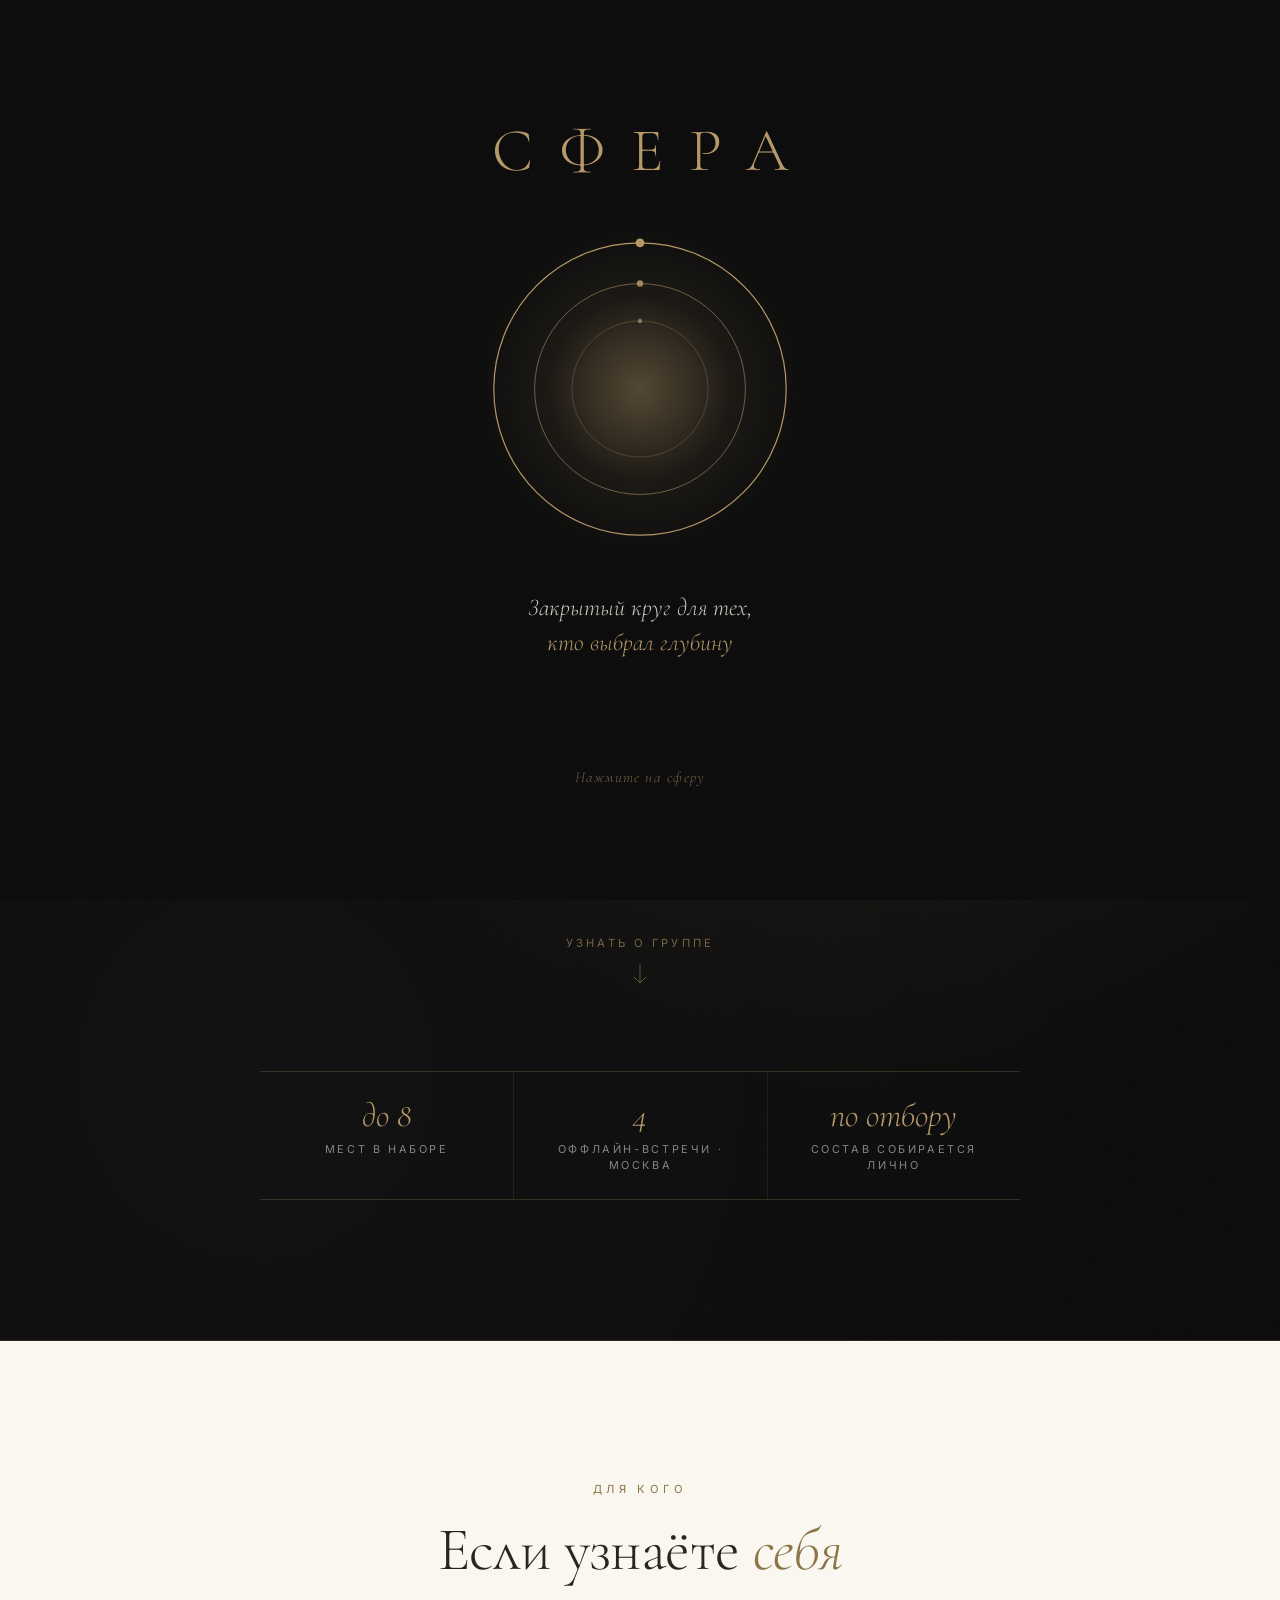
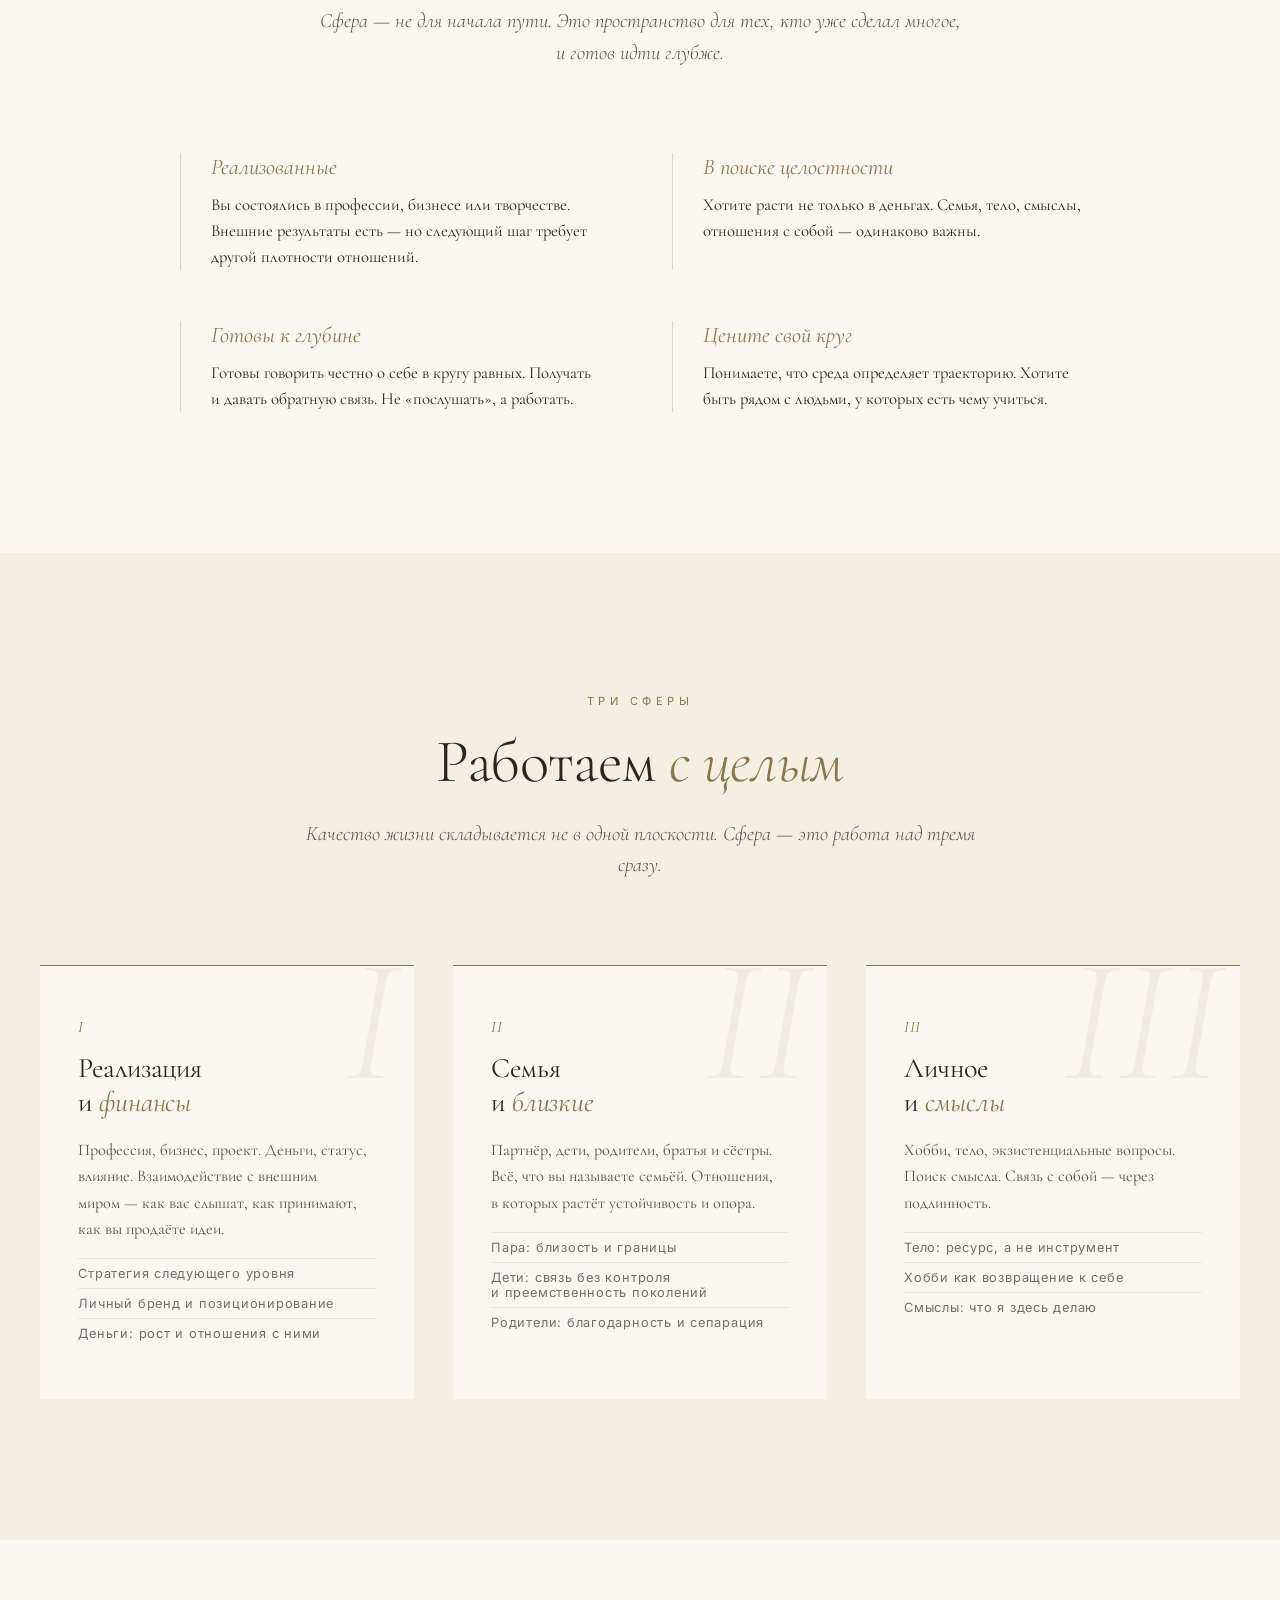
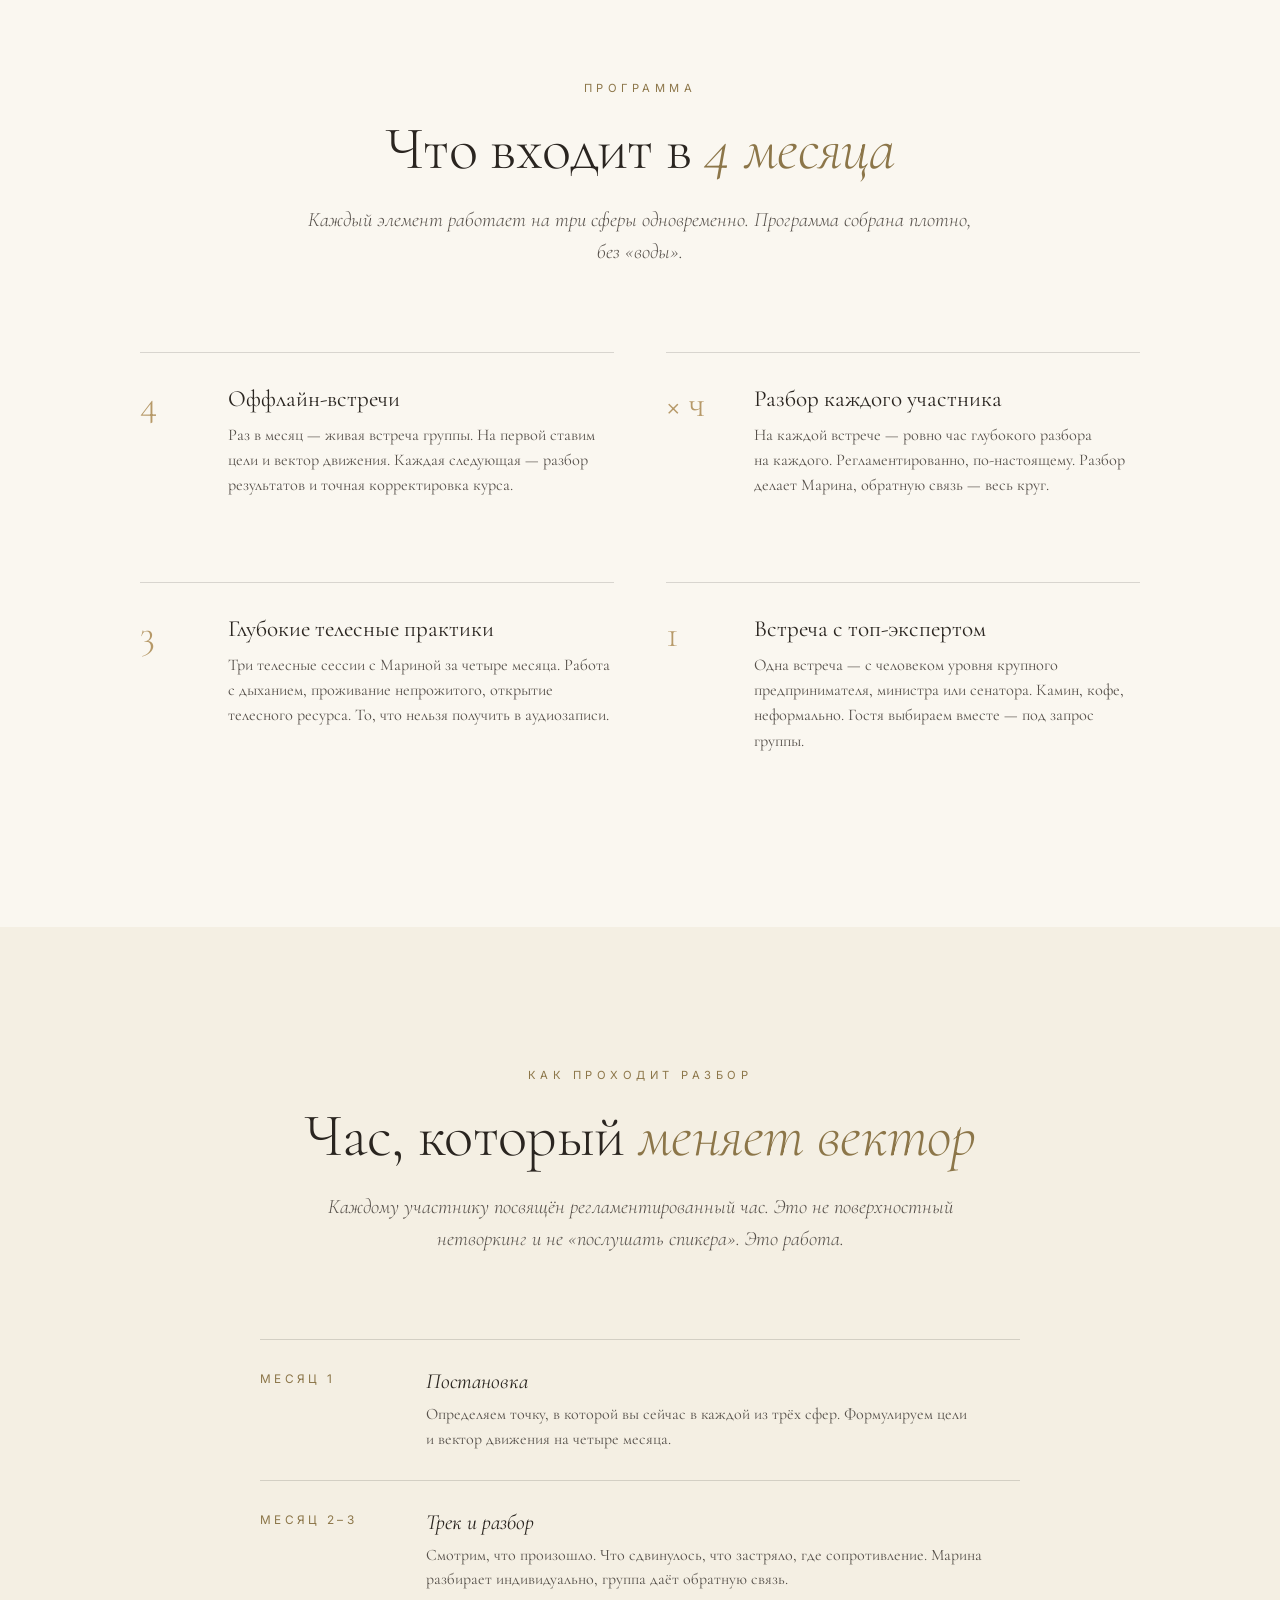
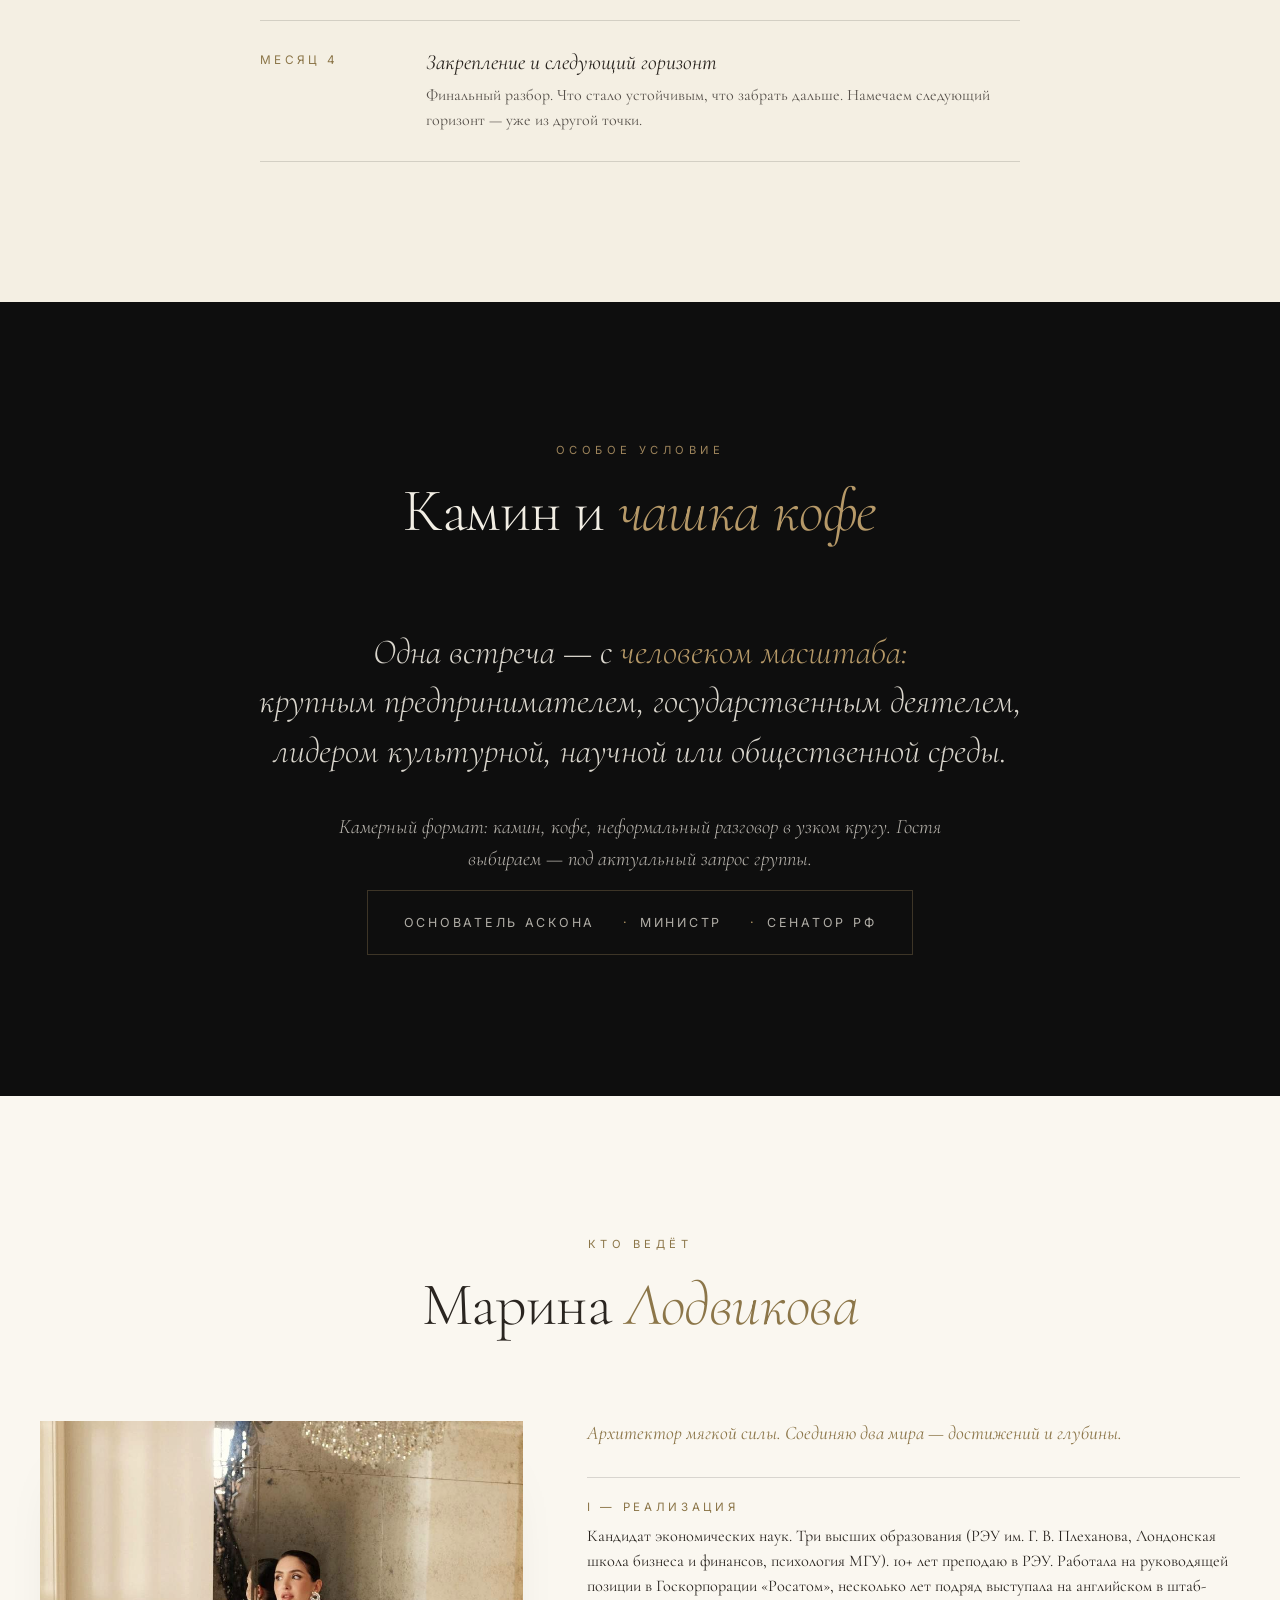
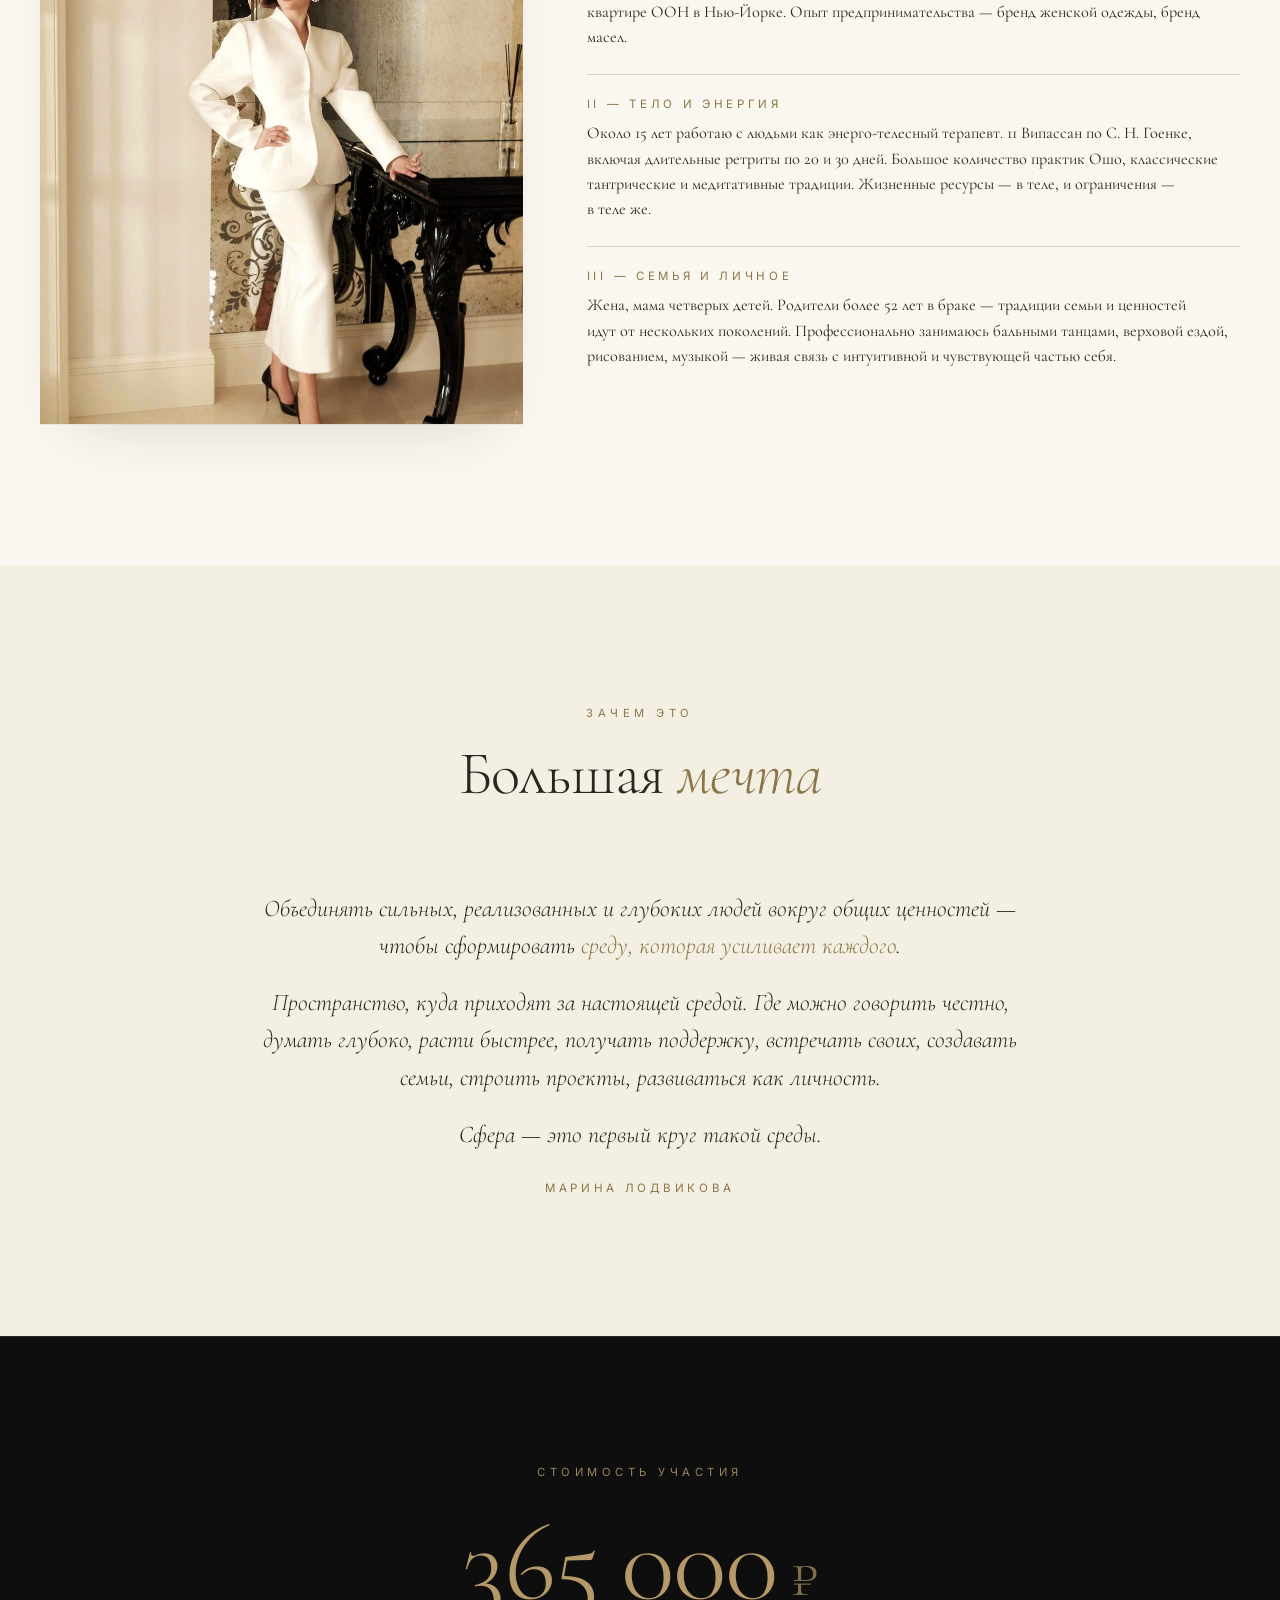
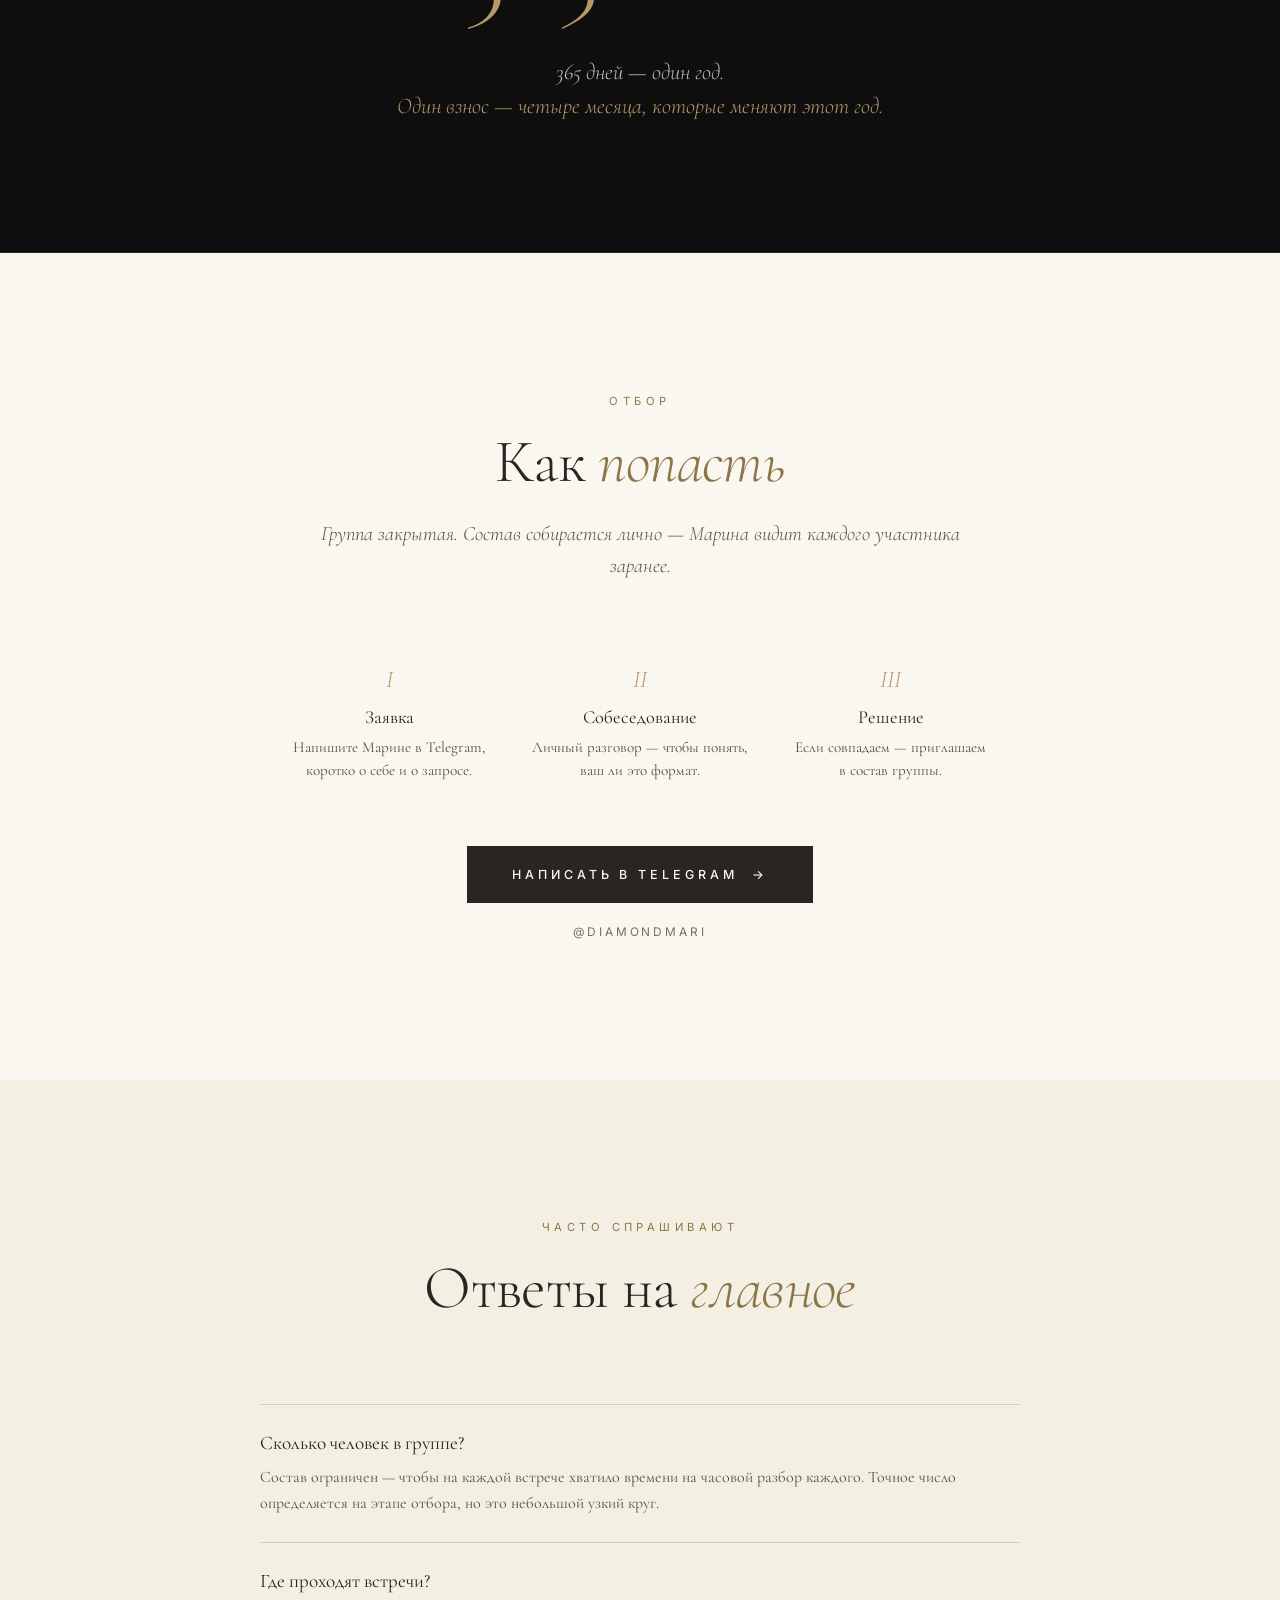
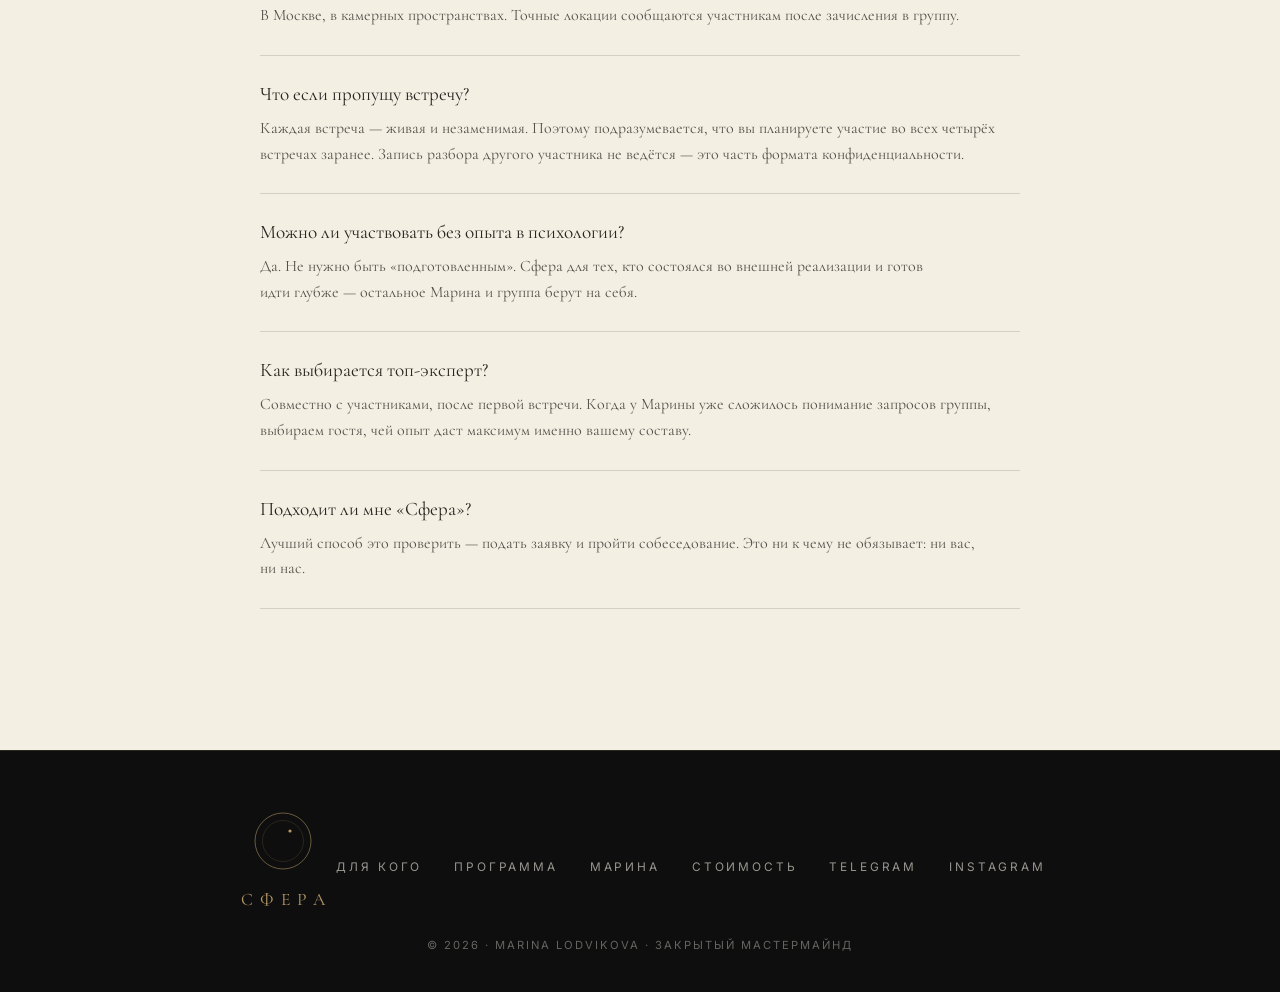
==== index.html @ c98513c3 "hero/sections: scroll-вращение сферы + swipe-лента + каскад (1+7+4) 1) Scroll-linked вращение колец " ====
<!doctype html>
<html lang="ru">
<head>
  <meta charset="utf-8" />
  <meta name="viewport" content="width=device-width, initial-scale=1" />
  <title>Сфера · закрытый мастермайнд Марины Лодвиковой · 4 месяца</title>
  <meta name="description" content="Закрытый круг сильных людей. Четыре месяца, четыре оффлайн-встречи, разбор каждого по часу, телесные практики и встреча с топ-экспертом. Ведёт Марина Лодвикова — к.э.н., психолог МГУ, 15 лет телесной практики." />

  <meta property="og:title" content="Сфера · закрытый мастермайнд Марины Лодвиковой" />
  <meta property="og:description" content="Четыре месяца. Закрытый круг. Рост в трёх сферах: реализация, семья, личное." />
  <meta property="og:type" content="website" />
  <meta property="og:locale" content="ru_RU" />

  <link rel="preconnect" href="https://fonts.googleapis.com" />
  <link rel="preconnect" href="https://fonts.gstatic.com" crossorigin />
  <link href="https://fonts.googleapis.com/css2?family=Cormorant+Garamond:ital,wght@0,300;0,400;0,500;1,300;1,400;1,500&family=Inter:wght@300;400;500&display=swap" rel="stylesheet" />
  <link rel="stylesheet" href="/styles.css?v=16" />
  <link rel="icon" type="image/svg+xml" href="/favicon.svg" />
  <meta name="theme-color" content="#0E0E0E" />

  <script>
    if ('scrollRestoration' in history) history.scrollRestoration = 'manual';
    if (!window.location.hash) {
      window.scrollTo(0, 0);
      window.addEventListener('load', function () { if (!window.location.hash) window.scrollTo(0, 0); });
    }
  </script>
</head>
<body>

  <!-- ───────── SPLASH — первый экран, «вход в клуб» ───────── -->
  <div class="splash" id="splash">
    <div class="splash-word">Сфера</div>

    <button type="button" class="splash-mark-btn" id="splash-enter" aria-label="Войти в Сферу">
      <svg class="splash-mark" viewBox="0 0 200 200" aria-hidden="true">
        <defs>
          <radialGradient id="splashGlow" cx="50%" cy="50%" r="50%">
            <stop offset="0%" stop-color="#B69968" stop-opacity="0.42"/>
            <stop offset="55%" stop-color="#B69968" stop-opacity="0.09"/>
            <stop offset="100%" stop-color="#B69968" stop-opacity="0"/>
          </radialGradient>
        </defs>

        <!-- Glow (пульсирующий) -->
        <circle class="splash-glow" cx="100" cy="100" r="98" fill="url(#splashGlow)"/>

        <!-- Концентрические кольца -->
        <circle cx="100" cy="100" r="86" fill="none" stroke="#B69968" stroke-width="0.7"/>
        <circle cx="100" cy="100" r="62" fill="none" stroke="#B69968" stroke-width="0.55" opacity="0.6"/>
        <circle cx="100" cy="100" r="40" fill="none" stroke="#B69968" stroke-width="0.4" opacity="0.42"/>

        <!-- Орбитальные точки -->
        <g class="orbit orbit-outer">
          <circle cx="100" cy="14" r="2.6" fill="#B69968"/>
        </g>
        <g class="orbit orbit-middle">
          <circle cx="100" cy="38" r="1.9" fill="#B69968" opacity="0.85"/>
        </g>
        <g class="orbit orbit-inner">
          <circle cx="100" cy="60" r="1.3" fill="#B69968" opacity="0.7"/>
        </g>
      </svg>
    </button>

    <p class="splash-tagline">
      Закрытый круг для&nbsp;тех,<br/>
      <em>кто&nbsp;выбрал&nbsp;глубину</em>
    </p>
    <p class="splash-hint">Нажмите на&nbsp;сферу</p>
  </div>

  <!-- ───────── HERO (тёмный · private banking) ───────── -->
  <header class="hero">
    <nav class="topbar">
      <a href="#" class="brand" aria-label="Сфера — на главную">
        <svg class="brand-mark" viewBox="0 0 40 40" aria-hidden="true">
          <!-- внешний круг -->
          <circle cx="20" cy="20" r="18.4" fill="none" stroke="currentColor" stroke-width="0.7" />
          <!-- внутренний круг (мягкая сила = многослойность) -->
          <circle cx="20" cy="20" r="13.2" fill="none" stroke="currentColor" stroke-width="0.45" opacity="0.45" />
          <!-- акцентная точка-свет в верхней четверти -->
          <circle cx="24.6" cy="13" r="1.15" fill="currentColor" />
        </svg>
        <span class="brand-word">Сфера</span>
      </a>
      <div class="topnav">
        <a href="#audience">Для кого</a>
        <a href="#program">Программа</a>
        <a href="#marina">Марина</a>
        <a href="#price">Стоимость</a>
        <a href="https://t.me/Diamondmari" target="_blank" rel="noopener" class="nav-cta tg-cta"
           data-tg="Здравствуйте, Марина! Прочитал про «Сферу» — хочу запросить приглашение.">Запросить приглашение</a>
      </div>
    </nav>

    <div class="container hero-inner">

      <h1 class="hero-title hero-title--private">
        Закрытый круг,<br/>
        <em>для&nbsp;тех, кто&nbsp;выбрал&nbsp;глубину</em>
      </h1>

      <!-- Видимая дышащая сфера — центральный визуальный элемент -->
      <div class="hero-sphere-wrap" id="heroSphereWrap">
        <svg class="hero-sphere" viewBox="0 0 200 200" aria-hidden="true">
          <defs>
            <radialGradient id="heroSphereGlow" cx="50%" cy="50%" r="50%">
              <stop offset="0%" stop-color="#B69968" stop-opacity="0.32"/>
              <stop offset="55%" stop-color="#B69968" stop-opacity="0.07"/>
              <stop offset="100%" stop-color="#B69968" stop-opacity="0"/>
            </radialGradient>
          </defs>
          <circle class="hero-sphere-glow" cx="100" cy="100" r="98" fill="url(#heroSphereGlow)"/>
          <!-- кольца-орбиты вращаются по скроллу -->
          <g class="hero-rings" id="heroRings">
            <circle cx="100" cy="100" r="86" fill="none" stroke="#B69968" stroke-width="0.6"/>
            <circle cx="100" cy="100" r="62" fill="none" stroke="#B69968" stroke-width="0.5" opacity="0.55"/>
            <circle cx="100" cy="100" r="40" fill="none" stroke="#B69968" stroke-width="0.4" opacity="0.4"/>
            <g class="orbit orbit-outer">
              <circle cx="100" cy="14" r="2.4" fill="#B69968"/>
            </g>
            <g class="orbit orbit-middle">
              <circle cx="100" cy="38" r="1.7" fill="#B69968" opacity="0.82"/>
            </g>
            <g class="orbit orbit-inner">
              <circle cx="100" cy="60" r="1.2" fill="#B69968" opacity="0.68"/>
            </g>
          </g>
        </svg>
      </div>

      <p class="hero-lede">
        Без&nbsp;шума. Без&nbsp;публичности. <em>Только&nbsp;свои.</em>
      </p>

      <a href="https://t.me/Diamondmari" target="_blank" rel="noopener" class="hero-cta tg-cta"
         data-tg="Здравствуйте, Марина! Прочитал про «Сферу». Хочу запросить приглашение — расскажу о себе в личной переписке.">
        Запросить приглашение
        <span class="arrow">→</span>
      </a>
      <p class="hero-sub-cta">Собеседование с&nbsp;Мариной — лично</p>

      <a href="#program" class="hero-scroll-down" aria-label="Узнать о группе — прокрутить ниже">
        <span class="scroll-label">Узнать о&nbsp;группе</span>
        <span class="scroll-arrow" aria-hidden="true">
          <svg width="14" height="20" viewBox="0 0 14 20" fill="none">
            <path d="M7 1v17M1 13l6 6 6-6" stroke="currentColor" stroke-width="1" stroke-linecap="round" stroke-linejoin="round"/>
          </svg>
        </span>
      </a>

      <div class="hero-stats">
        <div class="hero-stat">
          <div class="hero-stat-num">до&nbsp;8</div>
          <div class="hero-stat-cap">мест в&nbsp;наборе</div>
        </div>
        <div class="hero-stat">
          <div class="hero-stat-num">4</div>
          <div class="hero-stat-cap">оффлайн-встречи · Москва</div>
        </div>
        <div class="hero-stat">
          <div class="hero-stat-num">по&nbsp;отбору</div>
          <div class="hero-stat-cap">состав собирается лично</div>
        </div>
      </div>

    </div>
  </header>

  <!-- ───────── ДЛЯ КОГО ───────── -->
  <section class="section section--ivory" id="audience">
    <div class="container">
      <div class="section-head reveal">
        <div class="section-kicker">Для кого</div>
        <h2 class="section-title">Если узнаёте <em>себя</em></h2>
        <p class="section-lede">Сфера&nbsp;— не&nbsp;для начала пути. Это пространство для&nbsp;тех, кто уже сделал многое, и&nbsp;готов идти глубже.</p>
      </div>

      <div class="audience-grid reveal stagger">
        <div class="audience-item">
          <h3>Реализованные</h3>
          <p>Вы&nbsp;состоялись в&nbsp;профессии, бизнесе или творчестве. Внешние результаты есть&nbsp;— но&nbsp;следующий шаг требует другой плотности отношений.</p>
        </div>
        <div class="audience-item">
          <h3>В&nbsp;поиске целостности</h3>
          <p>Хотите расти не&nbsp;только в&nbsp;деньгах. Семья, тело, смыслы, отношения с&nbsp;собой&nbsp;— одинаково важны.</p>
        </div>
        <div class="audience-item">
          <h3>Готовы к&nbsp;глубине</h3>
          <p>Готовы говорить честно о&nbsp;себе в&nbsp;кругу равных. Получать и&nbsp;давать обратную связь. Не&nbsp;«послушать», а&nbsp;работать.</p>
        </div>
        <div class="audience-item">
          <h3>Цените свой круг</h3>
          <p>Понимаете, что среда определяет траекторию. Хотите быть рядом с&nbsp;людьми, у&nbsp;которых есть чему учиться.</p>
        </div>
      </div>
    </div>
  </section>

  <!-- ───────── ТРИ СФЕРЫ РОСТА ───────── -->
  <section class="section section--paper" id="spheres">
    <div class="container">
      <div class="section-head reveal">
        <div class="section-kicker">Три сферы</div>
        <h2 class="section-title">Работаем <em>с целым</em></h2>
        <p class="section-lede">Качество жизни складывается не&nbsp;в&nbsp;одной плоскости. Сфера&nbsp;— это работа над&nbsp;тремя сразу.</p>
      </div>

      <div class="spheres-grid reveal stagger">
        <div class="sphere" data-num="I">
          <div class="sphere-num">I</div>
          <h3>Реализация<br/>и&nbsp;<em>финансы</em></h3>
          <p>Профессия, бизнес, проект. Деньги, статус, влияние. Взаимодействие с&nbsp;внешним миром&nbsp;— как&nbsp;вас&nbsp;слышат, как&nbsp;принимают, как&nbsp;вы&nbsp;продаёте идеи.</p>
          <ul>
            <li>Стратегия следующего уровня</li>
            <li>Личный бренд и&nbsp;позиционирование</li>
            <li>Деньги: рост и&nbsp;отношения с&nbsp;ними</li>
          </ul>
        </div>

        <div class="sphere" data-num="II">
          <div class="sphere-num">II</div>
          <h3>Семья<br/>и&nbsp;<em>близкие</em></h3>
          <p>Партнёр, дети, родители, братья и&nbsp;сёстры. Всё, что вы&nbsp;называете семьёй. Отношения, в&nbsp;которых растёт устойчивость и&nbsp;опора.</p>
          <ul>
            <li>Пара: близость и&nbsp;границы</li>
            <li>Дети: связь без&nbsp;контроля и&nbsp;преемственность поколений</li>
            <li>Родители: благодарность и&nbsp;сепарация</li>
          </ul>
        </div>

        <div class="sphere" data-num="III">
          <div class="sphere-num">III</div>
          <h3>Личное<br/>и&nbsp;<em>смыслы</em></h3>
          <p>Хобби, тело, экзистенциальные вопросы. Поиск смысла. Связь с&nbsp;собой&nbsp;— через подлинность.</p>
          <ul>
            <li>Тело: ресурс, а&nbsp;не&nbsp;инструмент</li>
            <li>Хобби как&nbsp;возвращение к&nbsp;себе</li>
            <li>Смыслы: что я&nbsp;здесь делаю</li>
          </ul>
        </div>
      </div>
    </div>
  </section>

  <!-- ───────── ЧТО ВНУТРИ ПРОГРАММЫ ───────── -->
  <section class="section section--ivory" id="program">
    <div class="container">
      <div class="section-head reveal">
        <div class="section-kicker">Программа</div>
        <h2 class="section-title">Что входит в&nbsp;<em>4&nbsp;месяца</em></h2>
        <p class="section-lede">Каждый элемент работает на&nbsp;три сферы одновременно. Программа собрана плотно, без&nbsp;«воды».</p>
      </div>

      <div class="program-grid reveal stagger">
        <div class="program-item">
          <div class="program-num">4</div>
          <div class="program-body">
            <h3>Оффлайн-встречи</h3>
            <p>Раз в&nbsp;месяц&nbsp;— живая встреча группы. На&nbsp;первой ставим цели и&nbsp;вектор движения. Каждая следующая&nbsp;— разбор результатов и&nbsp;точная корректировка курса.</p>
          </div>
        </div>

        <div class="program-item">
          <div class="program-num">×&thinsp;ч</div>
          <div class="program-body">
            <h3>Разбор каждого участника</h3>
            <p>На&nbsp;каждой встрече&nbsp;— ровно час глубокого разбора на&nbsp;каждого. Регламентированно, по-настоящему. Разбор делает Марина, обратную связь&nbsp;— весь круг.</p>
          </div>
        </div>

        <div class="program-item">
          <div class="program-num">3</div>
          <div class="program-body">
            <h3>Глубокие телесные практики</h3>
            <p>Три телесные сессии с&nbsp;Мариной за&nbsp;четыре месяца. Работа с&nbsp;дыханием, проживание непрожитого, открытие телесного ресурса. То, что нельзя получить в&nbsp;аудиозаписи.</p>
          </div>
        </div>

        <div class="program-item">
          <div class="program-num">1</div>
          <div class="program-body">
            <h3>Встреча с&nbsp;топ-экспертом</h3>
            <p>Одна встреча&nbsp;— с&nbsp;человеком уровня крупного предпринимателя, министра или сенатора. Камин, кофе, неформально. Гостя выбираем вместе&nbsp;— под&nbsp;запрос группы.</p>
          </div>
        </div>
      </div>
    </div>
  </section>

  <!-- ───────── ФОРМАТ РАЗБОРА ───────── -->
  <section class="section section--paper" id="format">
    <div class="container">
      <div class="section-head reveal">
        <div class="section-kicker">Как проходит разбор</div>
        <h2 class="section-title">Час, который <em>меняет вектор</em></h2>
        <p class="section-lede">Каждому участнику посвящён регламентированный час. Это&nbsp;не&nbsp;поверхностный нетворкинг и&nbsp;не&nbsp;«послушать спикера». Это&nbsp;работа.</p>
      </div>

      <div class="format-list reveal">
        <div class="format-item">
          <div class="format-time">Месяц 1</div>
          <div class="format-body">
            <h3>Постановка</h3>
            <p>Определяем точку, в&nbsp;которой&nbsp;вы&nbsp;сейчас в&nbsp;каждой из&nbsp;трёх сфер. Формулируем цели и&nbsp;вектор движения на&nbsp;четыре месяца.</p>
          </div>
        </div>

        <div class="format-item">
          <div class="format-time">Месяц 2–3</div>
          <div class="format-body">
            <h3>Трек и&nbsp;разбор</h3>
            <p>Смотрим, что произошло. Что сдвинулось, что застряло, где сопротивление. Марина разбирает индивидуально, группа даёт обратную связь.</p>
          </div>
        </div>

        <div class="format-item">
          <div class="format-time">Месяц 4</div>
          <div class="format-body">
            <h3>Закрепление и&nbsp;следующий горизонт</h3>
            <p>Финальный разбор. Что стало устойчивым, что забрать дальше. Намечаем следующий горизонт&nbsp;— уже из&nbsp;другой точки.</p>
          </div>
        </div>
      </div>
    </div>
  </section>

  <!-- ───────── ТОП-ЭКСПЕРТ (ink) ───────── -->
  <section class="section section--ink" id="expert">
    <div class="container">
      <div class="section-head reveal">
        <div class="section-kicker">Особое условие</div>
        <h2 class="section-title">Камин и&nbsp;<em>чашка кофе</em></h2>
      </div>

      <div class="expert reveal">
        <p class="expert-quote">
          Одна встреча&nbsp;— с&nbsp;<em>человеком масштаба:</em><br/>
          крупным предпринимателем, государственным деятелем, лидером культурной, научной или общественной среды.
        </p>
        <p class="section-lede" style="margin-top: 12px;">Камерный формат: камин, кофе, неформальный разговор в&nbsp;узком кругу. Гостя выбираем&nbsp;— под&nbsp;актуальный запрос группы.</p>

        <div class="expert-examples">
          <span class="expert-example">основатель Аскона</span>
          <span class="expert-example">министр</span>
          <span class="expert-example">сенатор РФ</span>
        </div>
      </div>
    </div>
  </section>

  <!-- ───────── МАРИНА ───────── -->
  <section class="section section--ivory" id="marina">
    <div class="container">
      <div class="section-head reveal">
        <div class="section-kicker">Кто ведёт</div>
        <h2 class="section-title">Марина <em>Лодвикова</em></h2>
      </div>

      <div class="marina-grid reveal">
        <figure class="marina-photo">
          <img src="/assets/portrait-hero.jpg" alt="Марина Лодвикова" loading="lazy" decoding="async" />
        </figure>

        <div class="marina-body">
          <p class="marina-tagline">Архитектор мягкой силы. Соединяю два мира&nbsp;— достижений и&nbsp;глубины.</p>

          <div class="marina-creds">
            <div class="cred-block">
              <div class="cred-label">I&nbsp;— Реализация</div>
              <p>Кандидат экономических наук. Три высших образования (РЭУ им.&nbsp;Г.&nbsp;В.&nbsp;Плеханова, Лондонская школа бизнеса и&nbsp;финансов, психология МГУ). 10+&nbsp;лет преподаю в&nbsp;РЭУ. Работала на&nbsp;руководящей позиции в&nbsp;Госкорпорации «Росатом», несколько лет подряд выступала на&nbsp;английском в&nbsp;штаб-квартире ООН в&nbsp;Нью-Йорке. Опыт предпринимательства&nbsp;— бренд женской одежды, бренд масел.</p>
            </div>

            <div class="cred-block">
              <div class="cred-label">II&nbsp;— Тело и&nbsp;энергия</div>
              <p>Около 15&nbsp;лет работаю с&nbsp;людьми как&nbsp;энерго-телесный терапевт. 11&nbsp;Випассан по&nbsp;С.&nbsp;Н.&nbsp;Гоенке, включая длительные ретриты по&nbsp;20&nbsp;и&nbsp;30&nbsp;дней. Большое количество практик Ошо, классические тантрические и&nbsp;медитативные традиции. Жизненные ресурсы&nbsp;— в&nbsp;теле, и&nbsp;ограничения&nbsp;— в&nbsp;теле&nbsp;же.</p>
            </div>

            <div class="cred-block">
              <div class="cred-label">III&nbsp;— Семья и&nbsp;личное</div>
              <p>Жена, мама четверых детей. Родители более 52&nbsp;лет в&nbsp;браке&nbsp;— традиции семьи и&nbsp;ценностей идут&nbsp;от&nbsp;нескольких поколений. Профессионально занимаюсь бальными танцами, верховой ездой, рисованием, музыкой&nbsp;— живая связь с&nbsp;интуитивной и&nbsp;чувствующей частью себя.</p>
            </div>
          </div>
        </div>
      </div>
    </div>
  </section>

  <!-- ───────── ФИЛОСОФИЯ ───────── -->
  <section class="section section--paper" id="philosophy">
    <div class="container">
      <div class="section-head reveal">
        <div class="section-kicker">Зачем это</div>
        <h2 class="section-title">Большая <em>мечта</em></h2>
      </div>

      <div class="philosophy reveal">
        <p>Объединять сильных, реализованных и&nbsp;глубоких людей вокруг общих ценностей&nbsp;— чтобы сформировать <em>среду, которая усиливает каждого</em>.</p>
        <p>Пространство, куда приходят за&nbsp;настоящей средой. Где можно говорить честно, думать глубоко, расти быстрее, получать поддержку, встречать своих, создавать семьи, строить проекты, развиваться как&nbsp;личность.</p>
        <p>Сфера&nbsp;— это первый круг такой среды.</p>
        <div class="philosophy-sign">Марина Лодвикова</div>
      </div>
    </div>
  </section>

  <!-- ───────── ЦЕНА (ink) ───────── -->
  <section class="price" id="price">
    <div class="container">
      <div class="price-kicker reveal">Стоимость участия</div>
      <div class="price-amount reveal">365&thinsp;000<span class="ruble">₽</span></div>
      <p class="price-frame reveal">
        365&nbsp;дней&nbsp;— один год.<br/>
        <em>Один взнос&nbsp;— четыре месяца, которые меняют этот год.</em>
      </p>
    </div>
  </section>

  <!-- ───────── КАК ПОПАСТЬ ───────── -->
  <section class="section section--ivory" id="apply">
    <div class="container">
      <div class="section-head reveal">
        <div class="section-kicker">Отбор</div>
        <h2 class="section-title">Как <em>попасть</em></h2>
        <p class="section-lede">Группа закрытая. Состав собирается лично&nbsp;— Марина видит каждого участника заранее.</p>
      </div>

      <div class="apply reveal">
        <div class="apply-steps">
          <div class="apply-step">
            <div class="apply-step-num">I</div>
            <h3>Заявка</h3>
            <p>Напишите Марине в&nbsp;Telegram, коротко о&nbsp;себе и&nbsp;о&nbsp;запросе.</p>
          </div>
          <div class="apply-step">
            <div class="apply-step-num">II</div>
            <h3>Собеседование</h3>
            <p>Личный разговор&nbsp;— чтобы понять, ваш&nbsp;ли это формат.</p>
          </div>
          <div class="apply-step">
            <div class="apply-step-num">III</div>
            <h3>Решение</h3>
            <p>Если совпадаем&nbsp;— приглашаем в&nbsp;состав группы.</p>
          </div>
        </div>

        <a href="https://t.me/Diamondmari" target="_blank" rel="noopener" class="apply-cta tg-cta"
           data-tg="Здравствуйте, Марина! Прочитал про «Сферу». Хочу подать заявку.&#10;&#10;Коротко о себе:&#10;— чем занимаюсь:&#10;— что хочу проработать в четырёх месяцах:">
          Написать в&nbsp;Telegram
          <span class="arrow">→</span>
        </a>
        <span class="apply-note">@Diamondmari</span>
      </div>
    </div>
  </section>

  <!-- ───────── FAQ ───────── -->
  <section class="section section--paper" id="faq">
    <div class="container">
      <div class="section-head reveal">
        <div class="section-kicker">Часто спрашивают</div>
        <h2 class="section-title">Ответы на&nbsp;<em>главное</em></h2>
      </div>

      <div class="faq reveal">
        <div class="faq-item">
          <h3>Сколько человек в&nbsp;группе?</h3>
          <p>Состав ограничен&nbsp;— чтобы&nbsp;на&nbsp;каждой встрече хватило времени на&nbsp;часовой разбор каждого. Точное число определяется на&nbsp;этапе отбора, но&nbsp;это&nbsp;небольшой узкий круг.</p>
        </div>

        <div class="faq-item">
          <h3>Где проходят встречи?</h3>
          <p>В&nbsp;Москве, в&nbsp;камерных пространствах. Точные локации сообщаются участникам после&nbsp;зачисления в&nbsp;группу.</p>
        </div>

        <div class="faq-item">
          <h3>Что если пропущу встречу?</h3>
          <p>Каждая встреча&nbsp;— живая и&nbsp;незаменимая. Поэтому подразумевается, что вы&nbsp;планируете участие во&nbsp;всех четырёх встречах заранее. Запись разбора другого участника не&nbsp;ведётся&nbsp;— это часть формата конфиденциальности.</p>
        </div>

        <div class="faq-item">
          <h3>Можно ли участвовать без&nbsp;опыта в&nbsp;психологии?</h3>
          <p>Да. Не&nbsp;нужно быть «подготовленным». Сфера для&nbsp;тех, кто состоялся во&nbsp;внешней реализации и&nbsp;готов идти&nbsp;глубже&nbsp;— остальное Марина и&nbsp;группа берут на&nbsp;себя.</p>
        </div>

        <div class="faq-item">
          <h3>Как выбирается топ-эксперт?</h3>
          <p>Совместно с&nbsp;участниками, после&nbsp;первой встречи. Когда у&nbsp;Марины уже сложилось понимание запросов группы, выбираем гостя, чей опыт даст максимум&nbsp;именно вашему составу.</p>
        </div>

        <div class="faq-item">
          <h3>Подходит ли мне «Сфера»?</h3>
          <p>Лучший способ это проверить&nbsp;— подать заявку и&nbsp;пройти собеседование. Это&nbsp;ни&nbsp;к&nbsp;чему&nbsp;не&nbsp;обязывает: ни&nbsp;вас, ни&nbsp;нас.</p>
        </div>
      </div>
    </div>
  </section>

  <!-- ───────── ФУТЕР ───────── -->
  <footer class="footer">
    <div class="container">
      <div class="footer-brand">
        <svg class="footer-mark" viewBox="0 0 60 60" aria-hidden="true">
          <circle cx="30" cy="30" r="28" fill="none" stroke="currentColor" stroke-width="0.55" />
          <circle cx="30" cy="30" r="20.5" fill="none" stroke="currentColor" stroke-width="0.4" opacity="0.42" />
          <circle cx="37" cy="20" r="1.6" fill="currentColor" />
        </svg>
        <div class="footer-word">Сфера</div>
      </div>
      <div class="footer-links">
        <a href="#audience">Для кого</a>
        <a href="#program">Программа</a>
        <a href="#marina">Марина</a>
        <a href="#price">Стоимость</a>
        <a href="https://t.me/Diamondmari" class="tg-cta" target="_blank" rel="noopener"
           data-tg="Здравствуйте, Марина! Хочу подать заявку в «Сферу».">Telegram</a>
        <a href="https://instagram.com/marina_brilka" target="_blank" rel="noopener">Instagram</a>
      </div>
      <div class="footer-fine">© 2026 · Marina Lodvikova · Закрытый мастермайнд</div>
    </div>
  </footer>

  <script src="/script.js?v=4" defer></script>
</body>
</html>
---- styles.css ----
/* ─── Marina Lodvikova · «Сфера» — private banking edition ─── */

:root {
  /* Тёмная палитра hero */
  --ink:        #0E0E0E;
  --ink-deep:   #050505;
  --carbon:     #1A1816;
  --carbon-2:   #2A2520;
  --gold:       #B69968;
  --gold-soft:  #8C7649;
  --gold-glow:  rgba(182, 153, 104, 0.18);

  /* Светлая палитра секций */
  --ivory:      #FAF7F0;
  --paper:      #F4EFE3;
  --paper-deep: #ECE5D2;
  --graphite:   #2A2520;
  --graphite-2: #56504A;
  --graphite-soft: #756E66;
  --hairline:   rgba(42, 37, 32, 0.16);
  --hairline-soft: rgba(42, 37, 32, 0.08);

  /* Акценты */
  --terracotta: #8E4936;

  --serif: 'Cormorant Garamond', 'Times New Roman', serif;
  --sans:  'Inter', system-ui, -apple-system, sans-serif;

  --w-container: 1200px;
  --w-narrow:    760px;
}

/* ─── SPLASH — «вход в клуб» ─── */
.splash {
  position: fixed;
  inset: 0;
  z-index: 1000;
  background: var(--ink);
  display: flex;
  flex-direction: column;
  align-items: center;
  justify-content: center;
  text-align: center;
  padding: 40px;
  transition:
    opacity 1.6s cubic-bezier(0.55, 0, 0.15, 1),
    transform 1.8s cubic-bezier(0.55, 0, 0.15, 1),
    filter   1.4s cubic-bezier(0.55, 0, 0.15, 1);
}
.splash::after {
  content: '';
  position: absolute;
  inset: 0;
  pointer-events: none;
  opacity: 0.35;
  mix-blend-mode: overlay;
  background-image: url("data:image/svg+xml;utf8,<svg xmlns='http://www.w3.org/2000/svg' width='180' height='180'><filter id='n'><feTurbulence type='fractalNoise' baseFrequency='0.85' numOctaves='2' stitchTiles='stitch'/><feColorMatrix values='0 0 0 0 0  0 0 0 0 0  0 0 0 0 0  0 0 0 0.45 0'/></filter><rect width='100%25' height='100%25' filter='url(%23n)'/></svg>");
}
.splash--exit {
  opacity: 0;
  transform: scale(1.18);
  filter: blur(10px);
  pointer-events: none;
}
/* На exit эмблема «улетает» крупнее остального — ощущение полёта сквозь сферу */
.splash--exit .splash-mark {
  animation: splash-mark-zoom 1.6s cubic-bezier(0.55, 0, 0.15, 1) forwards;
}
@keyframes splash-mark-zoom {
  to { transform: scale(1.9); opacity: 0; filter: blur(2px); }
}
.splash--exit .splash-word,
.splash--exit .splash-tagline,
.splash--exit .splash-hint {
  animation: splash-text-out 0.7s cubic-bezier(0.55, 0, 0.15, 1) forwards;
}
@keyframes splash-text-out {
  to { opacity: 0; transform: translateY(-6px); }
}
.splash-mark {
  display: block;
  width: clamp(220px, 30vw, 340px);
  height: clamp(220px, 30vw, 340px);
  color: var(--gold);
  margin: 0;
  position: relative;
  z-index: 1;
  animation: splash-breathe 4.5s ease-in-out infinite;
  transform-origin: center;
  transition: filter 0.4s ease;
}

/* «Дыхание» — более выраженный, живой пульс */
@keyframes splash-breathe {
  0%, 100% { transform: scale(1);    }
  50%      { transform: scale(1.085); }
}

/* Пульс свечения за кольцами — чуть в противофазе с breath */
.splash-glow {
  transform-origin: 100px 100px;
  animation: splash-glow-pulse 5s ease-in-out infinite;
}
@keyframes splash-glow-pulse {
  0%, 100% { opacity: 0.85; transform: scale(1); }
  50%      { opacity: 1;    transform: scale(1.06); }
}

/* Орбитальные точки — каждая своя скорость и направление */
.orbit {
  transform-origin: 100px 100px;
  transform-box: view-box;
}
.orbit-outer  { animation: orbit-cw  42s linear infinite; }
.orbit-middle { animation: orbit-ccw 28s linear infinite; }
.orbit-inner  { animation: orbit-cw  18s linear infinite; }

@keyframes orbit-cw {
  from { transform: rotate(0deg);   }
  to   { transform: rotate(360deg); }
}
@keyframes orbit-ccw {
  from { transform: rotate(0deg);    }
  to   { transform: rotate(-360deg); }
}

/* Уважаем prefers-reduced-motion */
@media (prefers-reduced-motion: reduce) {
  .splash-mark,
  .splash-glow,
  .orbit { animation: none !important; }
}
.splash-word {
  font-family: var(--serif);
  font-weight: 300;
  font-size: clamp(2.4rem, 5.4vw, 3.8rem);
  letter-spacing: 0.42em;
  text-transform: uppercase;
  color: var(--gold);
  padding-left: 0.42em; /* оптический центр при letter-spacing */
  margin: 0;
  position: relative;
  z-index: 1;
}
.splash-tagline {
  font-family: var(--serif);
  font-weight: 300;
  font-style: italic;
  font-size: clamp(1.15rem, 1.9vw, 1.5rem);
  line-height: 1.45;
  max-width: 560px;
  color: rgba(234, 230, 220, 0.85);
  margin: 0 0 clamp(48px, 7vw, 72px);
  position: relative;
  z-index: 1;
}
.splash-tagline em {
  font-style: italic;
  color: var(--gold);
}
/* Кнопка-обёртка вокруг сферы — клик по эмблеме = вход */
.splash-mark-btn {
  appearance: none;
  background: none;
  border: 0;
  padding: 0;
  margin: clamp(20px, 3vw, 32px) 0;
  cursor: pointer;
  position: relative;
  z-index: 1;
  outline: none;
  transition: filter 0.4s ease;
  border-radius: 50%;
}
.splash-mark-btn:hover .splash-mark,
.splash-mark-btn:focus-visible .splash-mark {
  filter: drop-shadow(0 0 24px rgba(182, 153, 104, 0.35));
}
.splash-mark-btn:focus-visible {
  outline: 1px solid rgba(182, 153, 104, 0.5);
  outline-offset: 12px;
}
.splash-mark-btn:active {
  opacity: 0.92;
}

/* Подсказка под tagline — что сфера кликабельна */
.splash-hint {
  font-family: var(--serif);
  font-style: italic;
  font-weight: 300;
  font-size: 0.95rem;
  letter-spacing: 0.08em;
  color: rgba(182, 153, 104, 0.6);
  margin: clamp(24px, 3vw, 36px) 0 0;
  position: relative;
  z-index: 1;
  animation: hint-pulse 3.5s ease-in-out infinite;
}
@keyframes hint-pulse {
  0%, 100% { opacity: 0.5; }
  50%      { opacity: 0.9; }
}

@media (max-width: 560px) {
  .splash { padding: 30px; }
  .splash-word { font-size: 2rem; letter-spacing: 0.36em; padding-left: 0.36em; }
  .splash-tagline { font-size: 1.05rem; max-width: 320px; }
  .splash-hint { font-size: 0.85rem; margin-top: 28px; }
}

* { box-sizing: border-box; }
html { -webkit-text-size-adjust: 100%; }
body {
  margin: 0;
  font-family: var(--serif);
  color: var(--graphite);
  background: var(--ivory);
  -webkit-font-smoothing: antialiased;
  -moz-osx-font-smoothing: grayscale;
  text-rendering: optimizeLegibility;
}

img { max-width: 100%; height: auto; display: block; }

.container {
  width: min(100% - 40px, var(--w-container));
  margin: 0 auto;
}
.narrow { max-width: var(--w-narrow); margin-left: auto; margin-right: auto; }

/* ─── Топ-бар ─── */
.topbar {
  position: relative;
  z-index: 5;
  display: flex; align-items: center; justify-content: space-between;
  padding: 22px 32px;
  font-family: var(--sans);
}
.brand {
  display: inline-flex;
  align-items: center;
  gap: 14px;
  color: var(--gold);
  text-decoration: none;
  transition: opacity 0.2s ease;
}
.brand:hover { opacity: 0.85; }
.brand-mark {
  width: 32px;
  height: 32px;
  flex: 0 0 32px;
  color: var(--gold);
}
.brand-word {
  font-family: var(--serif);
  font-weight: 400;
  font-size: 1.1rem;
  letter-spacing: 0.34em;
  text-transform: uppercase;
  color: var(--gold);
  padding-top: 2px;  /* оптическое выравнивание с центром круга */
}
.topnav {
  display: flex; gap: 28px; align-items: center;
}
.topnav a {
  font-family: var(--sans);
  font-size: 0.72rem;
  letter-spacing: 0.28em;
  text-transform: uppercase;
  color: rgba(255,255,255,0.62);
  text-decoration: none;
  transition: color 0.2s ease;
}
.topnav a:hover { color: var(--gold); }
.topnav .nav-cta {
  border: 1px solid var(--gold-soft);
  padding: 9px 18px;
  color: var(--gold);
}
.topnav .nav-cta:hover {
  background: var(--gold-glow);
}

/* ─── HERO (тёмный) ─── */
.hero {
  background: var(--ink);
  color: #EAE6DC;
  padding: 0 0 clamp(80px, 12vw, 140px);
  border-bottom: 1px solid rgba(182, 153, 104, 0.18);
  position: relative;
  overflow: hidden;
}
.hero::before {
  content: '';
  position: absolute;
  inset: 0;
  background:
    radial-gradient(ellipse at 70% 20%, var(--gold-glow), transparent 55%),
    radial-gradient(ellipse at 20% 80%, rgba(255,255,255,0.025), transparent 60%);
  pointer-events: none;
  z-index: 1;
}
/* Зернистость — бархат на ink */
.hero::after {
  content: '';
  position: absolute;
  inset: 0;
  pointer-events: none;
  z-index: 2;
  opacity: 0.42;
  mix-blend-mode: overlay;
  background-image: url("data:image/svg+xml;utf8,<svg xmlns='http://www.w3.org/2000/svg' width='180' height='180'><filter id='n'><feTurbulence type='fractalNoise' baseFrequency='0.85' numOctaves='2' stitchTiles='stitch'/><feColorMatrix values='0 0 0 0 0  0 0 0 0 0  0 0 0 0 0  0 0 0 0.45 0'/></filter><rect width='100%25' height='100%25' filter='url(%23n)'/></svg>");
}

/* Видимая дышащая сфера в hero — центральный визуальный элемент */
.hero-sphere {
  display: block;
  width: clamp(180px, 26vw, 280px);
  height: clamp(180px, 26vw, 280px);
  margin: clamp(36px, 5vw, 56px) auto;
  color: var(--gold);
  position: relative;
  z-index: 2;
  animation: splash-breathe 4.5s ease-in-out infinite;
  transform-origin: center;
}
.hero-sphere-glow {
  transform-origin: 100px 100px;
  animation: splash-glow-pulse 5s ease-in-out infinite;
}
/* Обёртка сферы — нейтральная, центрирование на SVG */
.hero-sphere-wrap { display: block; }
/* Кольца вращаются по скроллу (JS) — свечение остаётся на месте */
.hero-rings {
  transform-box: view-box;
  transform-origin: 100px 100px;
  will-change: transform;
}
.hero-inner {
  position: relative;
  z-index: 3;
  padding-top: clamp(40px, 8vw, 100px);
  text-align: center;
}
/* ─── Pill «Приём по рекомендации» — закрытый клуб vibe ─── */
.hero-pill {
  display: inline-flex;
  align-items: center;
  gap: 10px;
  padding: 9px 18px;
  margin-bottom: clamp(28px, 4vw, 44px);
  font-family: var(--sans);
  font-size: 0.72rem;
  letter-spacing: 0.26em;
  text-transform: uppercase;
  color: rgba(234, 230, 220, 0.82);
  border: 1px solid rgba(182, 153, 104, 0.38);
  border-radius: 999px;
  background: rgba(182, 153, 104, 0.05);
}
.hero-pill-ico { color: var(--gold); flex: 0 0 auto; }
.hero-pill-sep { color: rgba(182, 153, 104, 0.5); }

/* ─── HERO Title (private banking, не монументальный) ─── */
.hero-title--private {
  font-family: var(--serif);
  font-weight: 300;
  font-size: clamp(2.4rem, 5.4vw, 4.4rem);
  letter-spacing: -0.005em;
  line-height: 1.08;
  margin: 0 0 clamp(28px, 4vw, 44px);
  color: #F2EEE4;
  text-transform: none;
  max-width: 920px;
  margin-left: auto;
  margin-right: auto;
}
.hero-title--private em {
  font-style: italic;
  color: var(--gold);
  letter-spacing: 0;
  font-weight: 300;
}

/* ─── Lede — короткий и сильный ─── */
.hero-lede {
  font-family: var(--serif);
  font-weight: 300;
  font-size: clamp(1.3rem, 2.2vw, 1.7rem);
  line-height: 1.45;
  max-width: 680px;
  margin: 0 auto 18px;
  color: rgba(234, 230, 220, 0.92);
}
.hero-lede em {
  font-style: italic;
  color: var(--gold);
}
.hero-sublede {
  font-family: var(--serif);
  font-weight: 300;
  font-style: italic;
  font-size: clamp(1rem, 1.4vw, 1.15rem);
  line-height: 1.55;
  max-width: 620px;
  margin: 0 auto clamp(40px, 5vw, 56px);
  color: rgba(234, 230, 220, 0.62);
}

/* ─── Главный CTA ─── */
.hero-cta {
  display: inline-flex;
  align-items: center;
  gap: 14px;
  padding: 18px 44px;
  font-family: var(--sans);
  font-size: 0.78rem;
  font-weight: 500;
  letter-spacing: 0.32em;
  text-transform: uppercase;
  color: var(--ink);
  background: var(--gold);
  text-decoration: none;
  border: 1px solid var(--gold);
  border-radius: 999px;
  box-shadow: 0 8px 28px -10px rgba(182, 153, 104, 0.45);
  transition: background 0.3s ease, color 0.3s ease, transform 0.25s cubic-bezier(0.4, 0, 0.2, 1), box-shadow 0.3s ease, letter-spacing 0.3s ease;
}
.hero-cta:hover {
  background: #C9A977;
  border-color: #C9A977;
  transform: translateY(-2px);
  letter-spacing: 0.36em;
  box-shadow: 0 14px 36px -10px rgba(182, 153, 104, 0.55);
}
.hero-cta .arrow {
  font-family: var(--serif);
  font-size: 1.1rem;
  letter-spacing: 0;
}
.hero-sub-cta {
  display: block;
  margin: 18px 0 0;
  font-family: var(--sans);
  font-size: 0.7rem;
  letter-spacing: 0.28em;
  text-transform: uppercase;
  color: rgba(234, 230, 220, 0.45);
}

/* ─── Scroll-down indicator — «узнать о группе ↓» ─── */
.hero-scroll-down {
  display: inline-flex;
  flex-direction: column;
  align-items: center;
  gap: 14px;
  margin: clamp(44px, 6vw, 68px) auto 0;
  font-family: var(--sans);
  font-size: 0.7rem;
  letter-spacing: 0.28em;
  text-transform: uppercase;
  color: rgba(182, 153, 104, 0.62);
  text-decoration: none;
  position: relative;
  z-index: 2;
  transition: color 0.3s ease;
}
.hero-scroll-down:hover { color: var(--gold); }
.scroll-arrow {
  display: block;
  color: rgba(182, 153, 104, 0.5);
  animation: scroll-arrow-bounce 2.4s ease-in-out infinite;
}
.hero-scroll-down:hover .scroll-arrow { color: var(--gold); }
@keyframes scroll-arrow-bounce {
  0%, 100% { transform: translateY(0);   opacity: 0.45; }
  50%      { transform: translateY(8px); opacity: 1;    }
}

/* ─── 3 stats — hairlines + caption (closed-club tone) ─── */
.hero-stats {
  display: grid;
  grid-template-columns: repeat(3, 1fr);
  gap: 0;
  max-width: 760px;
  margin: clamp(54px, 7vw, 84px) auto 0;
  border-top: 1px solid rgba(182, 153, 104, 0.22);
  border-bottom: 1px solid rgba(182, 153, 104, 0.22);
}
.hero-stat {
  padding: 26px 18px;
  text-align: center;
  border-left: 1px solid rgba(182, 153, 104, 0.12);
}
.hero-stat:first-child { border-left: 0; }
.hero-stat-num {
  font-family: var(--serif);
  font-weight: 300;
  font-style: italic;
  font-size: clamp(1.6rem, 2.6vw, 2.2rem);
  line-height: 1.1;
  color: var(--gold);
  margin-bottom: 8px;
}
.hero-stat-cap {
  font-family: var(--sans);
  font-size: 0.68rem;
  letter-spacing: 0.24em;
  text-transform: uppercase;
  color: rgba(234, 230, 220, 0.55);
  line-height: 1.4;
}

/* ─── Общая секция (светлая) ─── */
.section {
  padding: clamp(80px, 11vw, 160px) 0;
  position: relative;
}
.section--paper { background: var(--paper); }
.section--ivory { background: var(--ivory); }
.section--ink   { background: var(--ink); color: #EAE6DC; }

.section-head {
  text-align: center;
  margin-bottom: clamp(48px, 7vw, 84px);
}
.section-kicker {
  font-family: var(--sans);
  font-size: 0.7rem;
  letter-spacing: 0.4em;
  text-transform: uppercase;
  color: var(--gold-soft);
  margin-bottom: 22px;
}
.section--ink .section-kicker { color: rgba(182, 153, 104, 0.85); }
.section-title {
  font-family: var(--serif);
  font-weight: 300;
  font-size: clamp(2.2rem, 5vw, 3.8rem);
  letter-spacing: -0.01em;
  line-height: 1.05;
  margin: 0;
  color: var(--graphite);
}
.section--ink .section-title { color: #F2EEE4; }
.section-title em {
  font-style: italic;
  color: var(--gold-soft);
}
.section--ink .section-title em { color: var(--gold); }
.section-lede {
  font-family: var(--serif);
  font-size: clamp(1.05rem, 1.6vw, 1.3rem);
  font-style: italic;
  font-weight: 300;
  color: var(--graphite-2);
  margin: 24px auto 0;
  max-width: 680px;
  line-height: 1.55;
}
.section--ink .section-lede { color: rgba(234, 230, 220, 0.78); }

/* ─── ДЛЯ КОГО ─── */
.audience-grid {
  display: grid;
  grid-template-columns: repeat(2, 1fr);
  gap: clamp(32px, 4vw, 60px) clamp(40px, 5vw, 80px);
  max-width: 920px; margin: 0 auto;
}
.audience-item {
  border-left: 1px solid var(--hairline);
  padding-left: clamp(20px, 2.5vw, 30px);
}
.audience-item h3 {
  font-family: var(--serif);
  font-weight: 400;
  font-style: italic;
  font-size: 1.4rem;
  color: var(--gold-soft);
  margin: 0 0 12px;
}
.audience-item p {
  font-family: var(--serif);
  font-size: 1.05rem;
  line-height: 1.55;
  color: var(--graphite);
  margin: 0;
}

/* ─── ТРИ СФЕРЫ ─── */
.spheres-grid {
  display: grid;
  grid-template-columns: repeat(3, 1fr);
  gap: clamp(24px, 3vw, 40px);
}
.sphere {
  padding: clamp(36px, 4vw, 56px) clamp(28px, 3vw, 40px);
  background: var(--ivory);
  border-top: 1px solid var(--gold-soft);
  position: relative;
  overflow: hidden;
}
/* Большой полупрозрачный номер на фоне карточки */
.sphere::before {
  content: attr(data-num);
  position: absolute;
  top: -0.18em;
  right: 0.1em;
  font-family: var(--serif);
  font-style: italic;
  font-weight: 300;
  font-size: 11rem;
  line-height: 1;
  color: var(--gold-soft);
  opacity: 0.08;
  pointer-events: none;
  z-index: 0;
}
.sphere > * { position: relative; z-index: 1; }
.sphere-num {
  font-family: var(--serif);
  font-style: italic;
  font-size: 1rem;
  color: var(--gold-soft);
  margin-bottom: 14px;
  letter-spacing: 0.04em;
}
.sphere h3 {
  font-family: var(--serif);
  font-weight: 400;
  font-size: clamp(1.5rem, 2.2vw, 1.9rem);
  letter-spacing: -0.005em;
  margin: 0 0 18px;
  color: var(--graphite);
}
.sphere h3 em {
  font-style: italic;
  color: var(--gold-soft);
}
.sphere p {
  font-family: var(--serif);
  font-size: 1.02rem;
  line-height: 1.6;
  color: var(--graphite-2);
  margin: 0 0 14px;
}
.sphere ul {
  list-style: none;
  padding: 0;
  margin: 16px 0 0;
}
.sphere ul li {
  font-family: var(--sans);
  font-size: 0.8rem;
  letter-spacing: 0.06em;
  color: var(--graphite-soft);
  padding: 7px 0;
  border-top: 1px solid var(--hairline-soft);
}

/* ─── ЧТО ВНУТРИ (программа) ─── */
.program-grid {
  display: grid;
  grid-template-columns: 1fr 1fr;
  gap: clamp(32px, 4vw, 60px);
  max-width: 1000px;
  margin: 0 auto;
}
.program-item {
  display: flex;
  align-items: flex-start;
  gap: 24px;
  padding: 32px 0;
  border-top: 1px solid var(--hairline);
}
.program-num {
  flex: 0 0 64px;
  font-family: var(--serif);
  font-weight: 300;
  font-size: 2.4rem;
  color: var(--gold);
  line-height: 1;
}
.program-body h3 {
  font-family: var(--serif);
  font-weight: 400;
  font-size: 1.45rem;
  margin: 0 0 10px;
  color: var(--graphite);
}
.program-body p {
  font-family: var(--serif);
  font-size: 1.02rem;
  line-height: 1.55;
  color: var(--graphite-2);
  margin: 0;
}

/* ─── ФОРМАТ РАЗБОРА ─── */
.format-list {
  max-width: 760px;
  margin: 0 auto;
}
.format-item {
  display: grid;
  grid-template-columns: 130px 1fr;
  gap: 36px;
  padding: 28px 0;
  border-top: 1px solid var(--hairline);
}
.format-item:last-child { border-bottom: 1px solid var(--hairline); }
.format-time {
  font-family: var(--sans);
  font-size: 0.74rem;
  letter-spacing: 0.28em;
  text-transform: uppercase;
  color: var(--gold-soft);
  padding-top: 4px;
}
.format-body h3 {
  font-family: var(--serif);
  font-weight: 400;
  font-style: italic;
  font-size: 1.35rem;
  margin: 0 0 8px;
  color: var(--graphite);
}
.format-body p {
  font-family: var(--serif);
  font-size: 1rem;
  line-height: 1.55;
  color: var(--graphite-2);
  margin: 0;
}

/* ─── ТОП-ЭКСПЕРТ (ink секция) ─── */
.expert {
  text-align: center;
}
.expert-quote {
  font-family: var(--serif);
  font-weight: 300;
  font-style: italic;
  font-size: clamp(1.5rem, 2.8vw, 2.2rem);
  line-height: 1.4;
  color: rgba(234, 230, 220, 0.92);
  max-width: 820px;
  margin: 0 auto 36px;
}
.expert-quote em {
  font-style: italic;
  color: var(--gold);
}
.expert-examples {
  display: inline-flex;
  flex-wrap: wrap;
  justify-content: center;
  gap: 16px 28px;
  margin-top: 16px;
  padding: 24px 36px;
  border: 1px solid rgba(182, 153, 104, 0.28);
}
.expert-example {
  font-family: var(--sans);
  font-size: 0.78rem;
  letter-spacing: 0.22em;
  text-transform: uppercase;
  color: rgba(234, 230, 220, 0.74);
}
.expert-example::before {
  content: '·';
  color: var(--gold);
  margin-right: 10px;
}
.expert-example:first-child::before { content: none; }

/* ─── МАРИНА ─── */
.marina-grid {
  display: grid;
  grid-template-columns: 0.85fr 1.15fr;
  gap: clamp(40px, 5vw, 80px);
  align-items: start;
}
.marina-photo {
  margin: 0;
  background: var(--paper);
  overflow: hidden;
  aspect-ratio: 4 / 5;
  filter: saturate(0.97);
  box-shadow: 0 1px 0 rgba(42, 37, 32, 0.05), 0 30px 60px -40px rgba(42, 37, 32, 0.22);
}
.marina-photo img {
  width: 100%; height: 100%; object-fit: cover; object-position: center top;
}
.marina-name {
  font-family: var(--serif);
  font-weight: 300;
  font-size: clamp(2rem, 3.6vw, 2.8rem);
  letter-spacing: -0.005em;
  margin: 0 0 8px;
  color: var(--graphite);
}
.marina-tagline {
  font-family: var(--serif);
  font-style: italic;
  font-size: 1.2rem;
  color: var(--gold-soft);
  margin: 0 0 32px;
}
.marina-creds {
  display: grid;
  gap: 24px;
  margin-top: 28px;
}
.cred-block {
  border-top: 1px solid var(--hairline);
  padding-top: 22px;
}
.cred-label {
  font-family: var(--sans);
  font-size: 0.72rem;
  letter-spacing: 0.32em;
  text-transform: uppercase;
  color: var(--gold-soft);
  margin-bottom: 10px;
}
.cred-block p {
  font-family: var(--serif);
  font-size: 1.02rem;
  line-height: 1.55;
  color: var(--graphite);
  margin: 0;
}

/* ─── ФИЛОСОФИЯ ─── */
.philosophy {
  text-align: center;
  max-width: 780px;
  margin: 0 auto;
}
.philosophy p {
  font-family: var(--serif);
  font-weight: 300;
  font-size: clamp(1.2rem, 2vw, 1.5rem);
  font-style: italic;
  line-height: 1.55;
  color: var(--graphite);
  margin: 0 0 20px;
}
.philosophy p em {
  color: var(--gold-soft);
  font-style: italic;
}
.philosophy-sign {
  font-family: var(--sans);
  font-size: 0.72rem;
  letter-spacing: 0.32em;
  text-transform: uppercase;
  color: var(--gold-soft);
  margin-top: 28px;
}

/* ─── ЦЕНА ─── */
.price {
  text-align: center;
  background: var(--ink);
  color: #EAE6DC;
  padding: clamp(80px, 10vw, 130px) 0;
  border-top: 1px solid rgba(182,153,104,0.2);
  border-bottom: 1px solid rgba(182,153,104,0.2);
}
.price-kicker {
  font-family: var(--sans);
  font-size: 0.7rem;
  letter-spacing: 0.4em;
  text-transform: uppercase;
  color: rgba(182, 153, 104, 0.85);
  margin-bottom: 28px;
}
.price-amount {
  font-family: var(--serif);
  font-weight: 300;
  font-size: clamp(4rem, 9vw, 7rem);
  letter-spacing: -0.01em;
  line-height: 1;
  color: var(--gold);
}
.price-amount .ruble {
  font-size: 0.55em;
  color: rgba(182, 153, 104, 0.7);
  margin-left: 14px;
  vertical-align: middle;
}
.price-frame {
  font-family: var(--serif);
  font-weight: 300;
  font-style: italic;
  font-size: clamp(1.15rem, 1.8vw, 1.4rem);
  line-height: 1.55;
  color: rgba(234, 230, 220, 0.82);
  margin: 36px auto 0;
  max-width: 600px;
}
.price-frame em {
  color: var(--gold);
  font-style: italic;
}

/* ─── КАК ПОПАСТЬ ─── */
.apply {
  text-align: center;
  max-width: 720px;
  margin: 0 auto;
}
.apply-steps {
  display: grid;
  grid-template-columns: repeat(3, 1fr);
  gap: 32px;
  margin: 56px 0 64px;
}
.apply-step {
  text-align: center;
}
.apply-step-num {
  font-family: var(--serif);
  font-weight: 300;
  font-style: italic;
  font-size: 1.5rem;
  color: var(--gold);
  margin-bottom: 12px;
}
.apply-step h3 {
  font-family: var(--serif);
  font-weight: 400;
  font-size: 1.15rem;
  margin: 0 0 8px;
  color: var(--graphite);
}
.apply-step p {
  font-family: var(--serif);
  font-size: 0.95rem;
  line-height: 1.5;
  color: var(--graphite-2);
  margin: 0;
}
.apply-cta {
  display: inline-flex;
  align-items: center;
  gap: 14px;
  padding: 20px 44px;
  font-family: var(--sans);
  font-size: 0.78rem;
  font-weight: 500;
  letter-spacing: 0.32em;
  text-transform: uppercase;
  color: var(--ivory);
  background: var(--graphite);
  text-decoration: none;
  border: 1px solid var(--graphite);
  transition: background 0.25s ease, transform 0.2s ease;
}
.apply-cta:hover {
  background: var(--ink);
  transform: translateY(-1px);
}
.apply-note {
  display: block;
  margin-top: 22px;
  font-family: var(--sans);
  font-size: 0.74rem;
  letter-spacing: 0.24em;
  text-transform: uppercase;
  color: var(--graphite-soft);
}

/* ─── FAQ ─── */
.faq {
  max-width: 760px;
  margin: 0 auto;
}
.faq-item {
  border-top: 1px solid var(--hairline);
  padding: 26px 0;
}
.faq-item:last-child { border-bottom: 1px solid var(--hairline); }
.faq-item h3 {
  font-family: var(--serif);
  font-weight: 400;
  font-size: 1.2rem;
  margin: 0 0 10px;
  color: var(--graphite);
}
.faq-item p {
  font-family: var(--serif);
  font-size: 1rem;
  line-height: 1.6;
  color: var(--graphite-2);
  margin: 0;
}

/* ─── Футер ─── */
.footer {
  background: var(--ink);
  color: rgba(234, 230, 220, 0.62);
  padding: 60px 0 40px;
  border-top: 1px solid rgba(182, 153, 104, 0.18);
  text-align: center;
}
.footer-brand {
  display: inline-flex;
  flex-direction: column;
  align-items: center;
  gap: 18px;
  margin-bottom: 28px;
  color: var(--gold);
}
.footer-mark {
  width: 60px;
  height: 60px;
  color: var(--gold);
}
.footer-word {
  font-family: var(--serif);
  font-weight: 400;
  font-size: 1.1rem;
  letter-spacing: 0.4em;
  text-transform: uppercase;
  color: var(--gold);
  padding-left: 0.4em;  /* компенсация letter-spacing для оптического центра */
}
.footer-links {
  display: inline-flex;
  flex-wrap: wrap;
  justify-content: center;
  gap: 16px 32px;
  margin-bottom: 28px;
}
.footer-links a {
  font-family: var(--sans);
  font-size: 0.74rem;
  letter-spacing: 0.24em;
  text-transform: uppercase;
  color: rgba(234, 230, 220, 0.62);
  text-decoration: none;
}
.footer-links a:hover { color: var(--gold); }
.footer-fine {
  font-family: var(--sans);
  font-size: 0.7rem;
  letter-spacing: 0.18em;
  text-transform: uppercase;
  color: rgba(234, 230, 220, 0.4);
}

/* ─── Reveal on scroll ─── */
.reveal {
  opacity: 0;
  transform: translateY(16px);
  transition: opacity 0.7s ease, transform 0.7s ease;
}
.reveal.visible {
  opacity: 1;
  transform: translateY(0);
}

/* ─── Каскадное появление (stagger) ─── */
/* контейнер сам не анимируется как блок — анимируют дети по очереди */
.reveal.stagger {
  opacity: 1;
  transform: none;
}
.reveal.stagger > * {
  opacity: 0;
  transform: translateY(20px);
  transition: opacity 0.65s ease, transform 0.65s ease;
}
.reveal.stagger.visible > * {
  opacity: 1;
  transform: translateY(0);
}
.reveal.stagger.visible > *:nth-child(1) { transition-delay: 0.00s; }
.reveal.stagger.visible > *:nth-child(2) { transition-delay: 0.10s; }
.reveal.stagger.visible > *:nth-child(3) { transition-delay: 0.20s; }
.reveal.stagger.visible > *:nth-child(4) { transition-delay: 0.30s; }
.reveal.stagger.visible > *:nth-child(5) { transition-delay: 0.40s; }
.reveal.stagger.visible > *:nth-child(6) { transition-delay: 0.50s; }

@media (prefers-reduced-motion: reduce) {
  .reveal, .reveal.stagger > * {
    transition: none !important;
    opacity: 1 !important;
    transform: none !important;
  }
}

/* ─── Адаптив ─── */
@media (max-width: 900px) {
  /* Топбар: только бренд. Nav-CTA убрана — дублирует hero-CTA */
  .topbar { padding: 16px 20px; justify-content: center; }
  .brand { gap: 10px; }
  .brand-mark { width: 26px; height: 26px; flex: 0 0 26px; }
  .brand-word { font-size: 0.95rem; letter-spacing: 0.3em; padding-top: 1px; }
  .topnav { display: none; }

  /* Hero на мобильном — минимум контента, дышит */
  .hero {
    min-height: 100svh;
    display: flex;
    flex-direction: column;
    padding-bottom: 60px;
  }
  .hero-inner {
    flex: 1;
    display: flex;
    flex-direction: column;
    justify-content: center;
    padding-top: 20px;
    padding-bottom: 20px;
  }
  .hero-pill {
    font-size: 0.6rem;
    letter-spacing: 0.18em;
    padding: 8px 14px;
    gap: 8px;
    margin-bottom: 32px;
  }
  .hero-title--private {
    font-size: clamp(1.9rem, 7vw, 2.6rem);
    line-height: 1.15;
    margin-bottom: 28px;
  }
  .hero-lede {
    font-size: 1.1rem;
    line-height: 1.4;
    margin-bottom: 36px;
  }
  .hero-cta {
    padding: 15px 24px;
    font-size: 0.68rem;
    letter-spacing: 0.22em;
    gap: 10px;
  }

  /* На мобильном убираем вторичные элементы — чище first-screen */
  .hero-sublede,
  .hero-sub-cta,
  .hero-stats { display: none; }

  /* Backdrop приглушённый */
  .hero-backdrop { opacity: 0.65; }

  /* Светлые секции — внутренние сетки */
  .audience-grid { grid-template-columns: 1fr; gap: 28px; }
  .program-grid { grid-template-columns: 1fr; gap: 0; }

  /* Три сферы — горизонтальная swipe-лента (нативный жест на телефоне) */
  .spheres-grid {
    display: flex;
    grid-template-columns: none;
    gap: 14px;
    overflow-x: auto;
    scroll-snap-type: x mandatory;
    -webkit-overflow-scrolling: touch;
    scrollbar-width: none;
    /* full-bleed за края контейнера */
    margin: 0 -20px;
    padding: 4px 20px 14px;
  }
  .spheres-grid::-webkit-scrollbar { display: none; }
  .spheres-grid .sphere {
    flex: 0 0 82%;
    scroll-snap-align: center;
  }
  /* на свайп-ленте каскад не нужен — карточки появляются сразу */
  .spheres-grid.stagger > * { opacity: 1; transform: none; transition: none; }
  .sphere::before { font-size: 9rem; }
  .format-item { grid-template-columns: 1fr; gap: 8px; }
  .format-time { padding-top: 0; }
  .apply-steps { grid-template-columns: 1fr; gap: 28px; }

  .marina-grid { grid-template-columns: 1fr; gap: 32px; }
  .marina-photo { max-width: 360px; margin: 0 auto; }

  /* Topbar nav layout — wrap-friendly */
  .topbar { flex-wrap: nowrap; }

  /* Футер компактнее */
  .footer-mark { width: 50px; height: 50px; }
  .footer-word { font-size: 1rem; }
  .footer-links { gap: 12px 20px; }
  .footer-links a { font-size: 0.66rem; letter-spacing: 0.2em; }
}

@media (max-width: 560px) {
  /* Топбар на узком экране: бренд + сжатая CTA */
  .brand-word { font-size: 0.88rem; letter-spacing: 0.28em; }
  .topnav .nav-cta {
    padding: 8px 12px;
    font-size: 0.58rem;
    letter-spacing: 0.16em;
  }

  .hero-pill {
    font-size: 0.55rem;
    letter-spacing: 0.16em;
    padding: 7px 12px;
    gap: 6px;
  }
  .hero-pill-sep { display: none; }
  .hero-title--private {
    font-size: clamp(1.7rem, 8.5vw, 2.3rem);
    letter-spacing: 0;
  }
  .hero-lede { font-size: 1.05rem; }
  .hero-sublede { font-size: 0.92rem; }
  .hero-cta {
    padding: 14px 20px;
    font-size: 0.62rem;
    letter-spacing: 0.18em;
  }

  /* Backdrop на телефоне — компактнее, чтобы не выходить за края */
  .hero-backdrop {
    width: 110vmin;
    height: 110vmin;
    opacity: 0.55;
  }

  .price-amount { font-size: clamp(3rem, 14vw, 5rem); }

  /* Контейнер — чуть тоньше отступы */
  .container { width: min(100% - 32px, var(--w-container)); }
}

@media (max-width: 380px) {
  /* iPhone SE / mini — самое узкое */
  .brand-word { font-size: 0.82rem; letter-spacing: 0.24em; }
  .topnav .nav-cta {
    padding: 7px 10px;
    font-size: 0.54rem;
    letter-spacing: 0.14em;
  }
  .hero-pill { font-size: 0.52rem; padding: 6px 11px; }
  .hero-title--private { font-size: 1.85rem; }
}
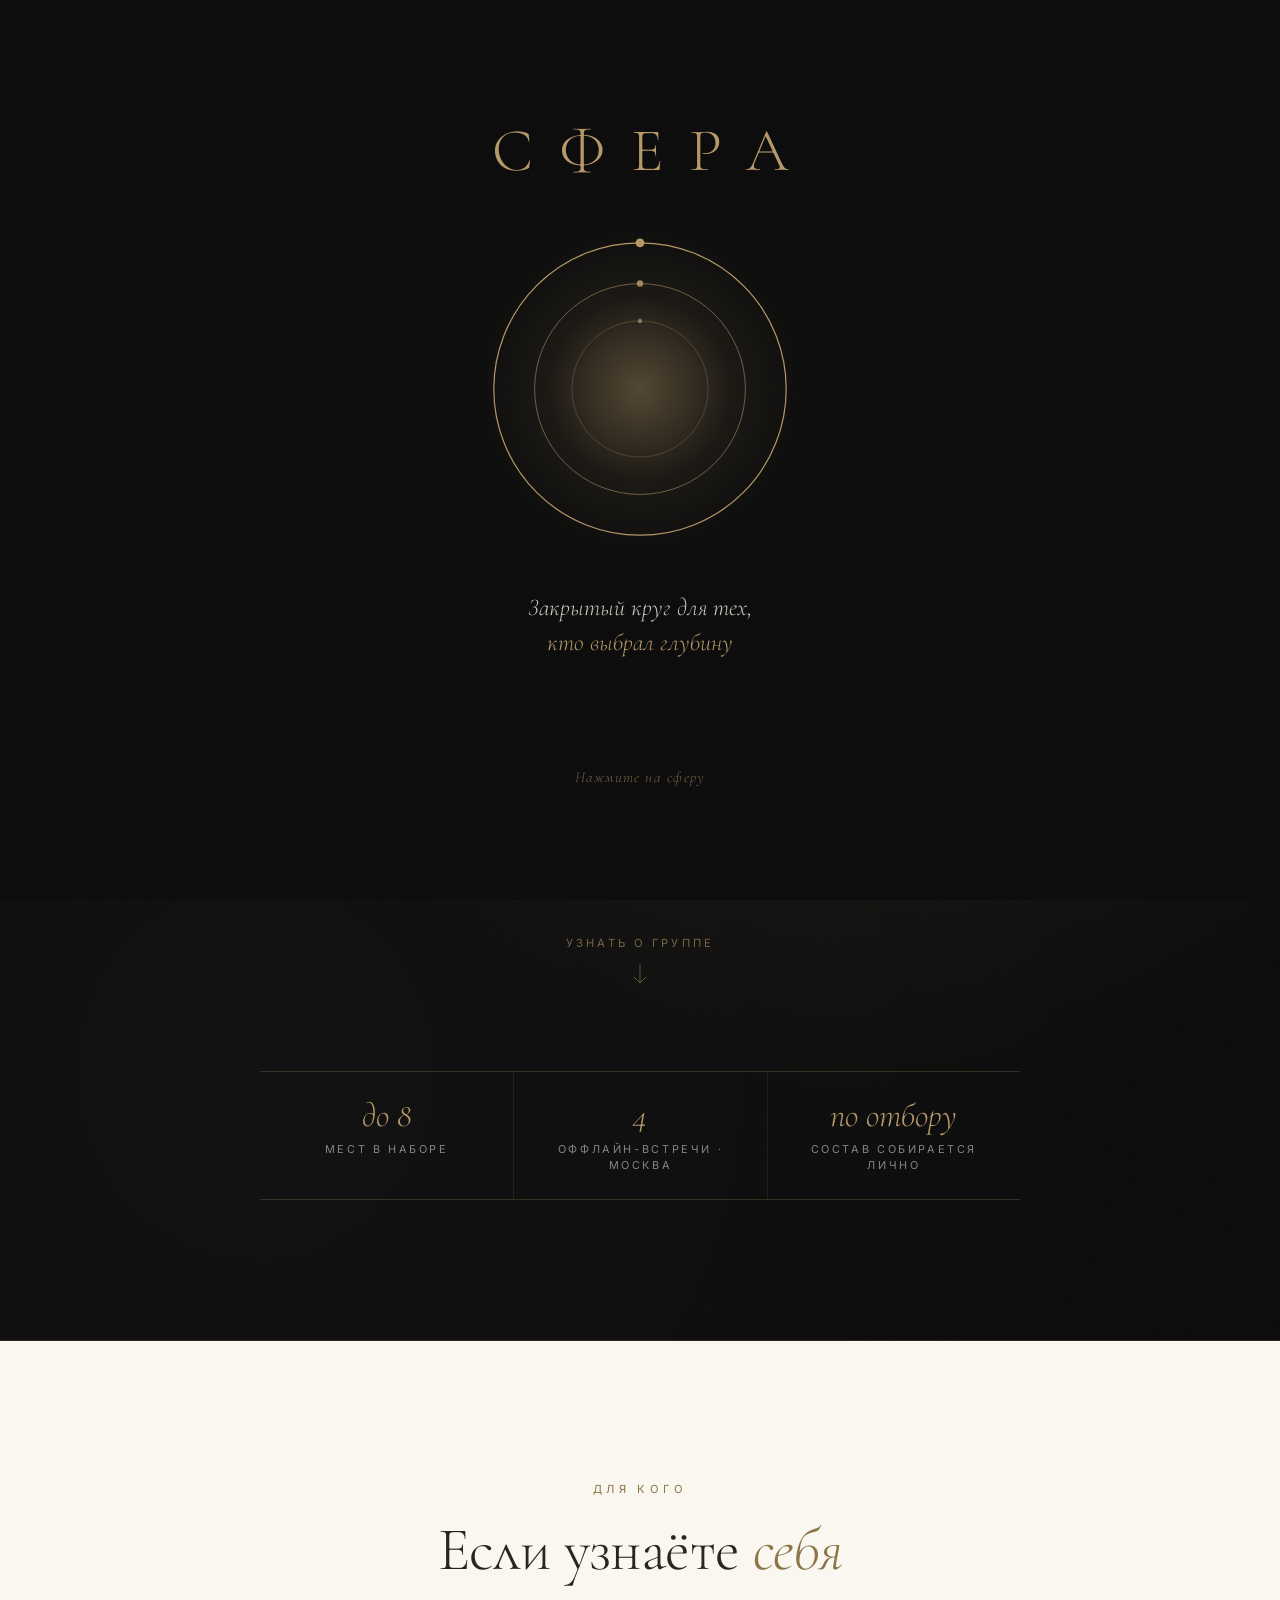
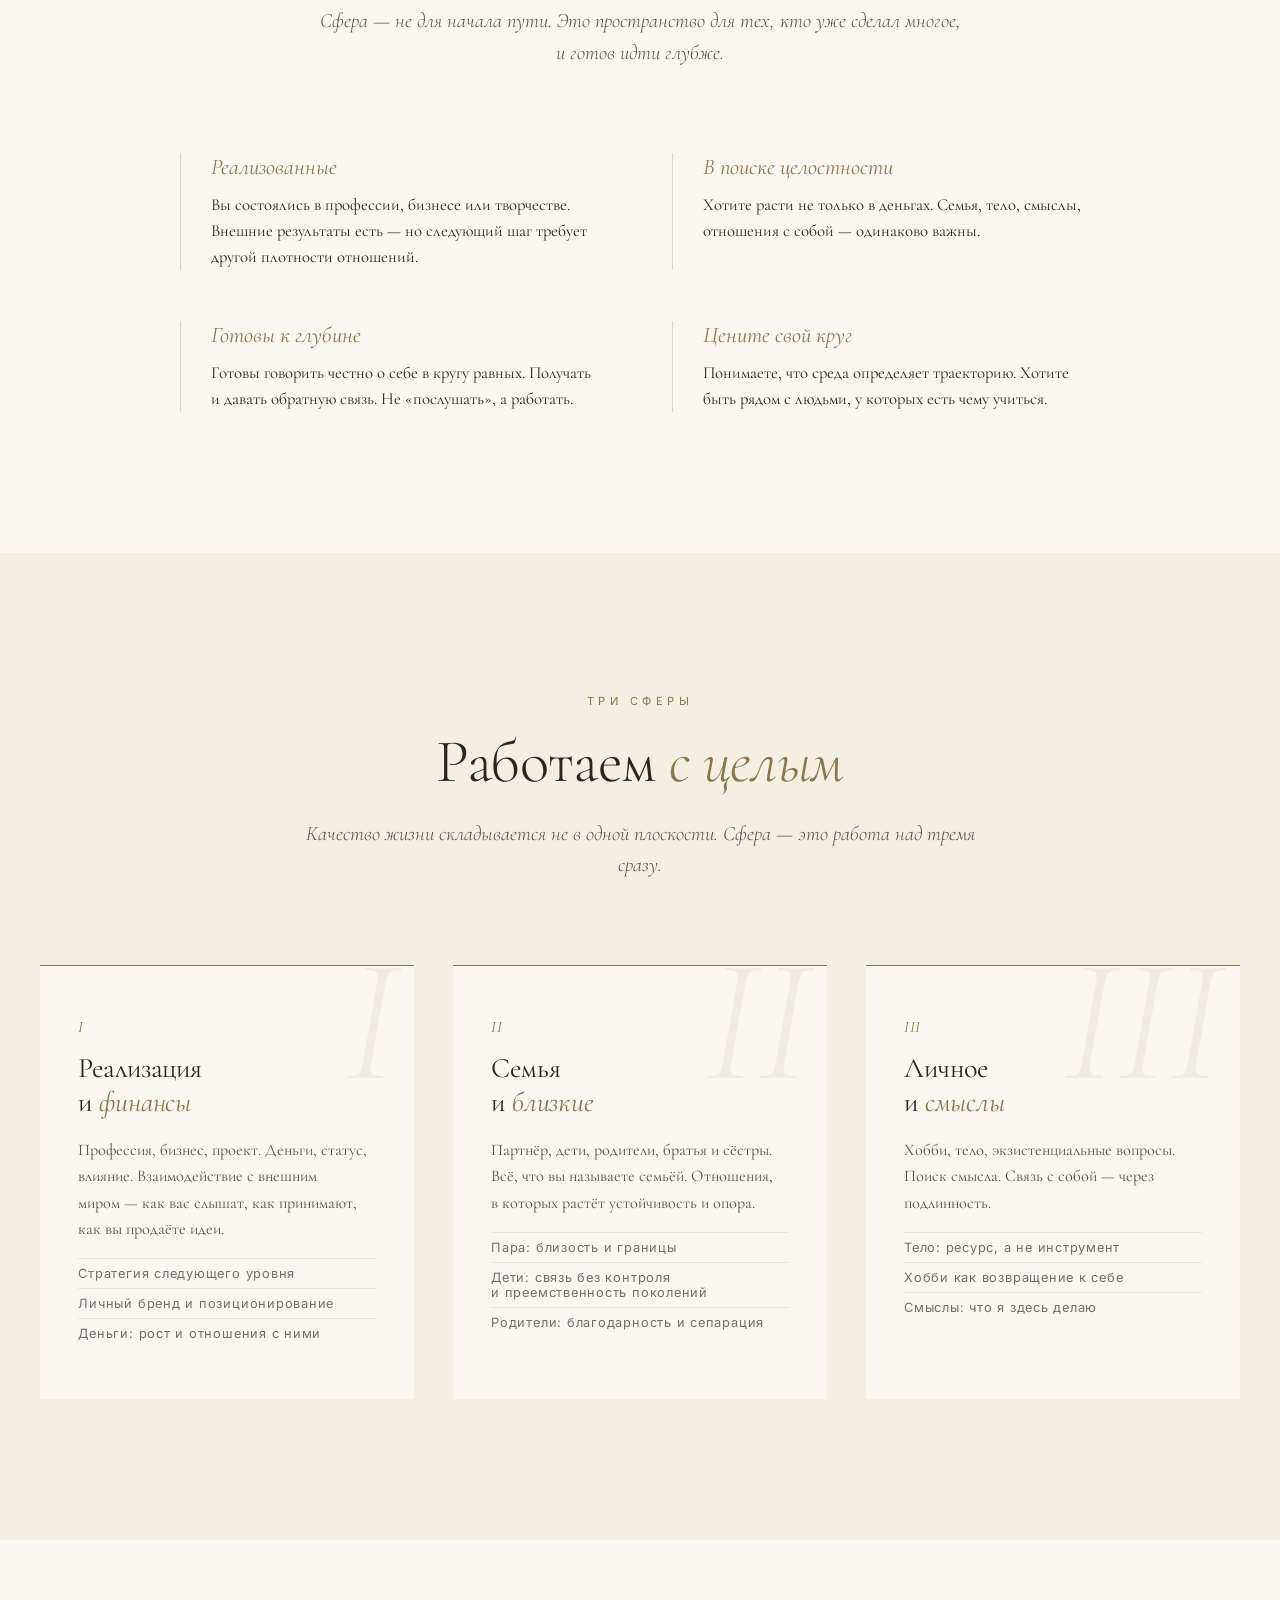
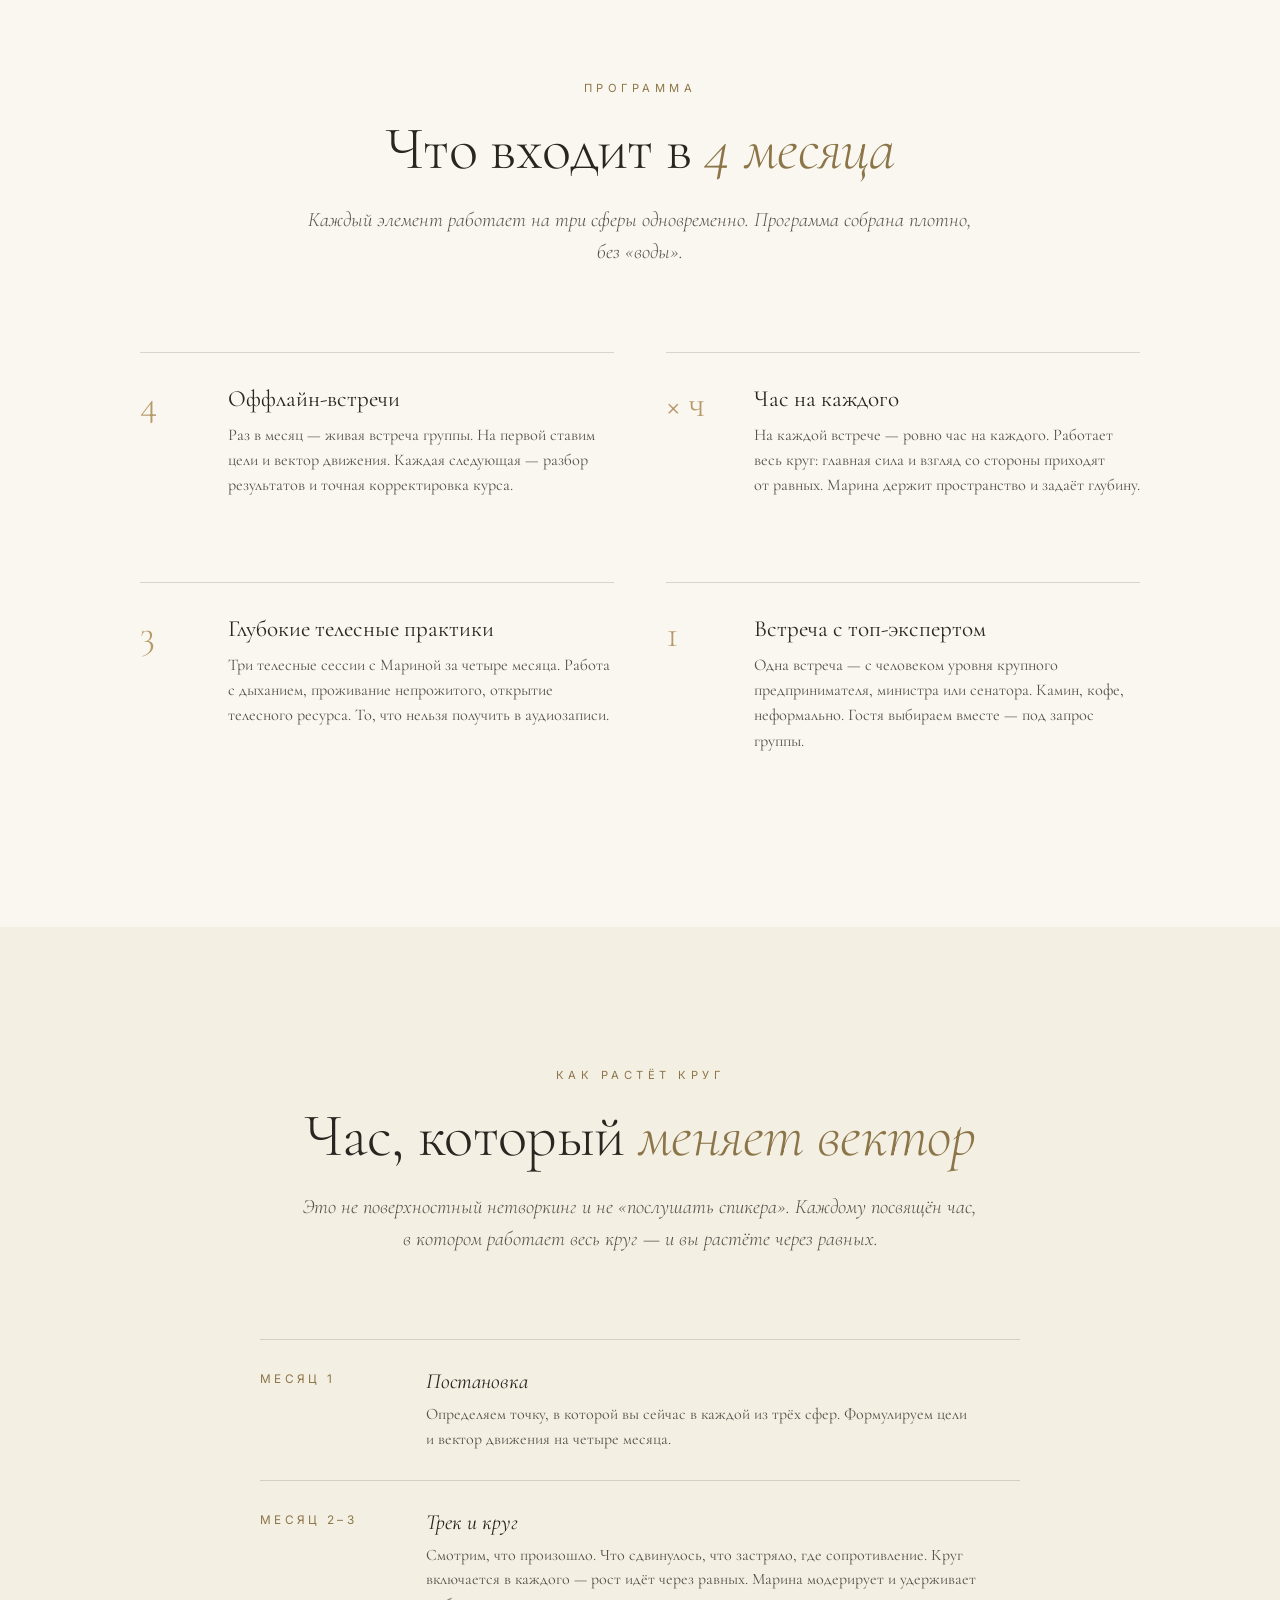
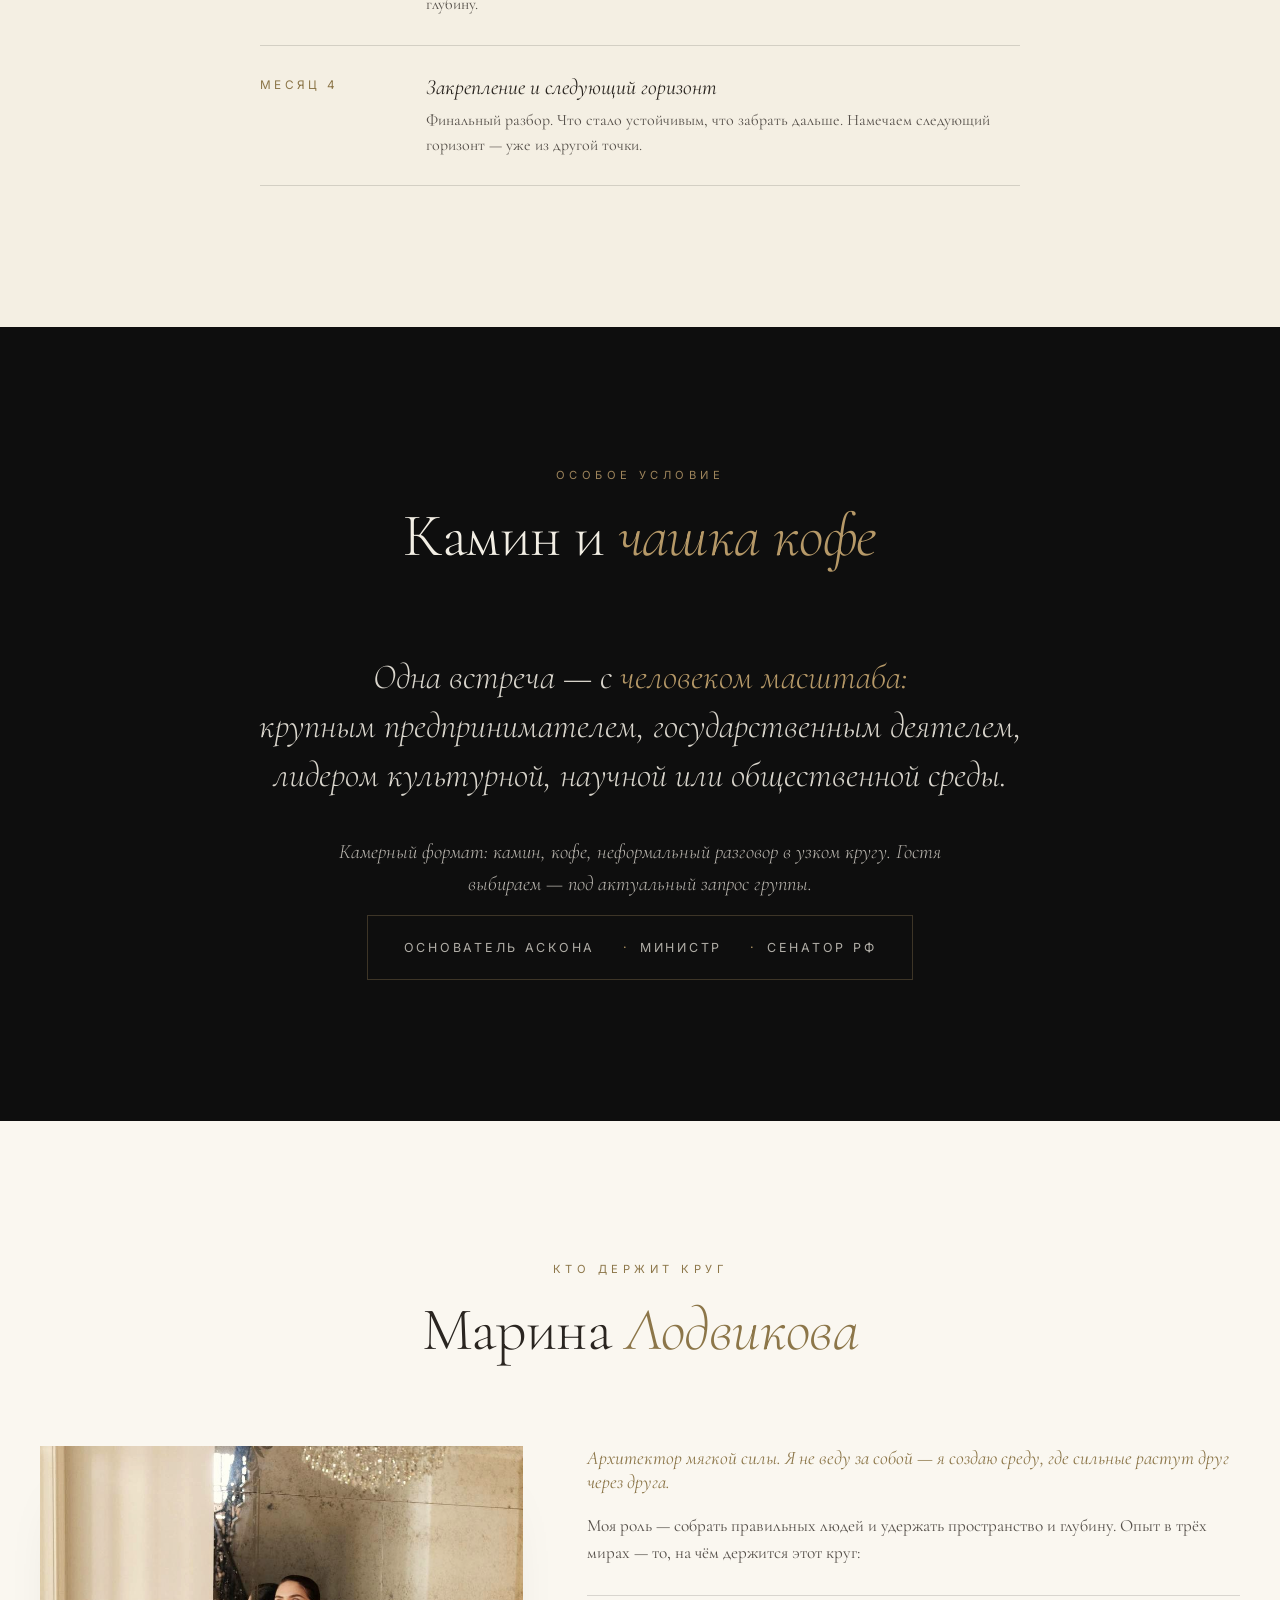
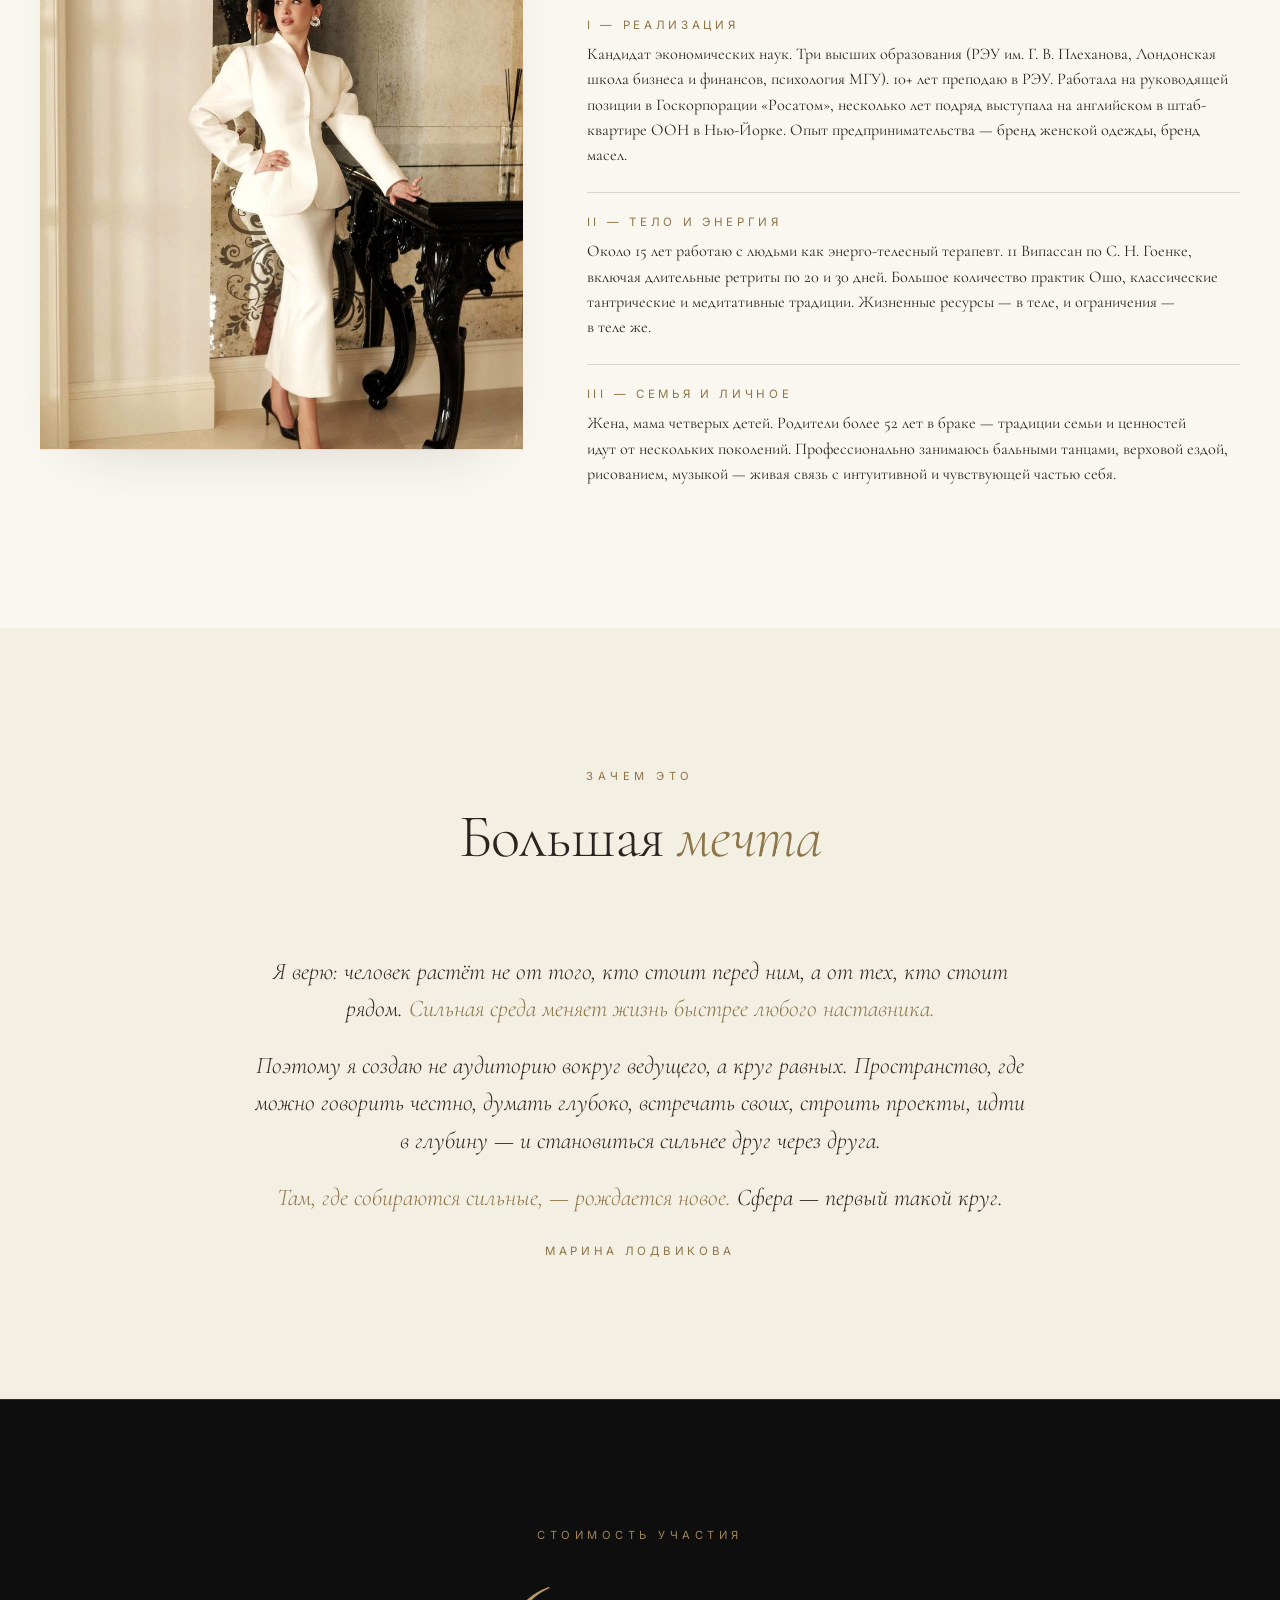
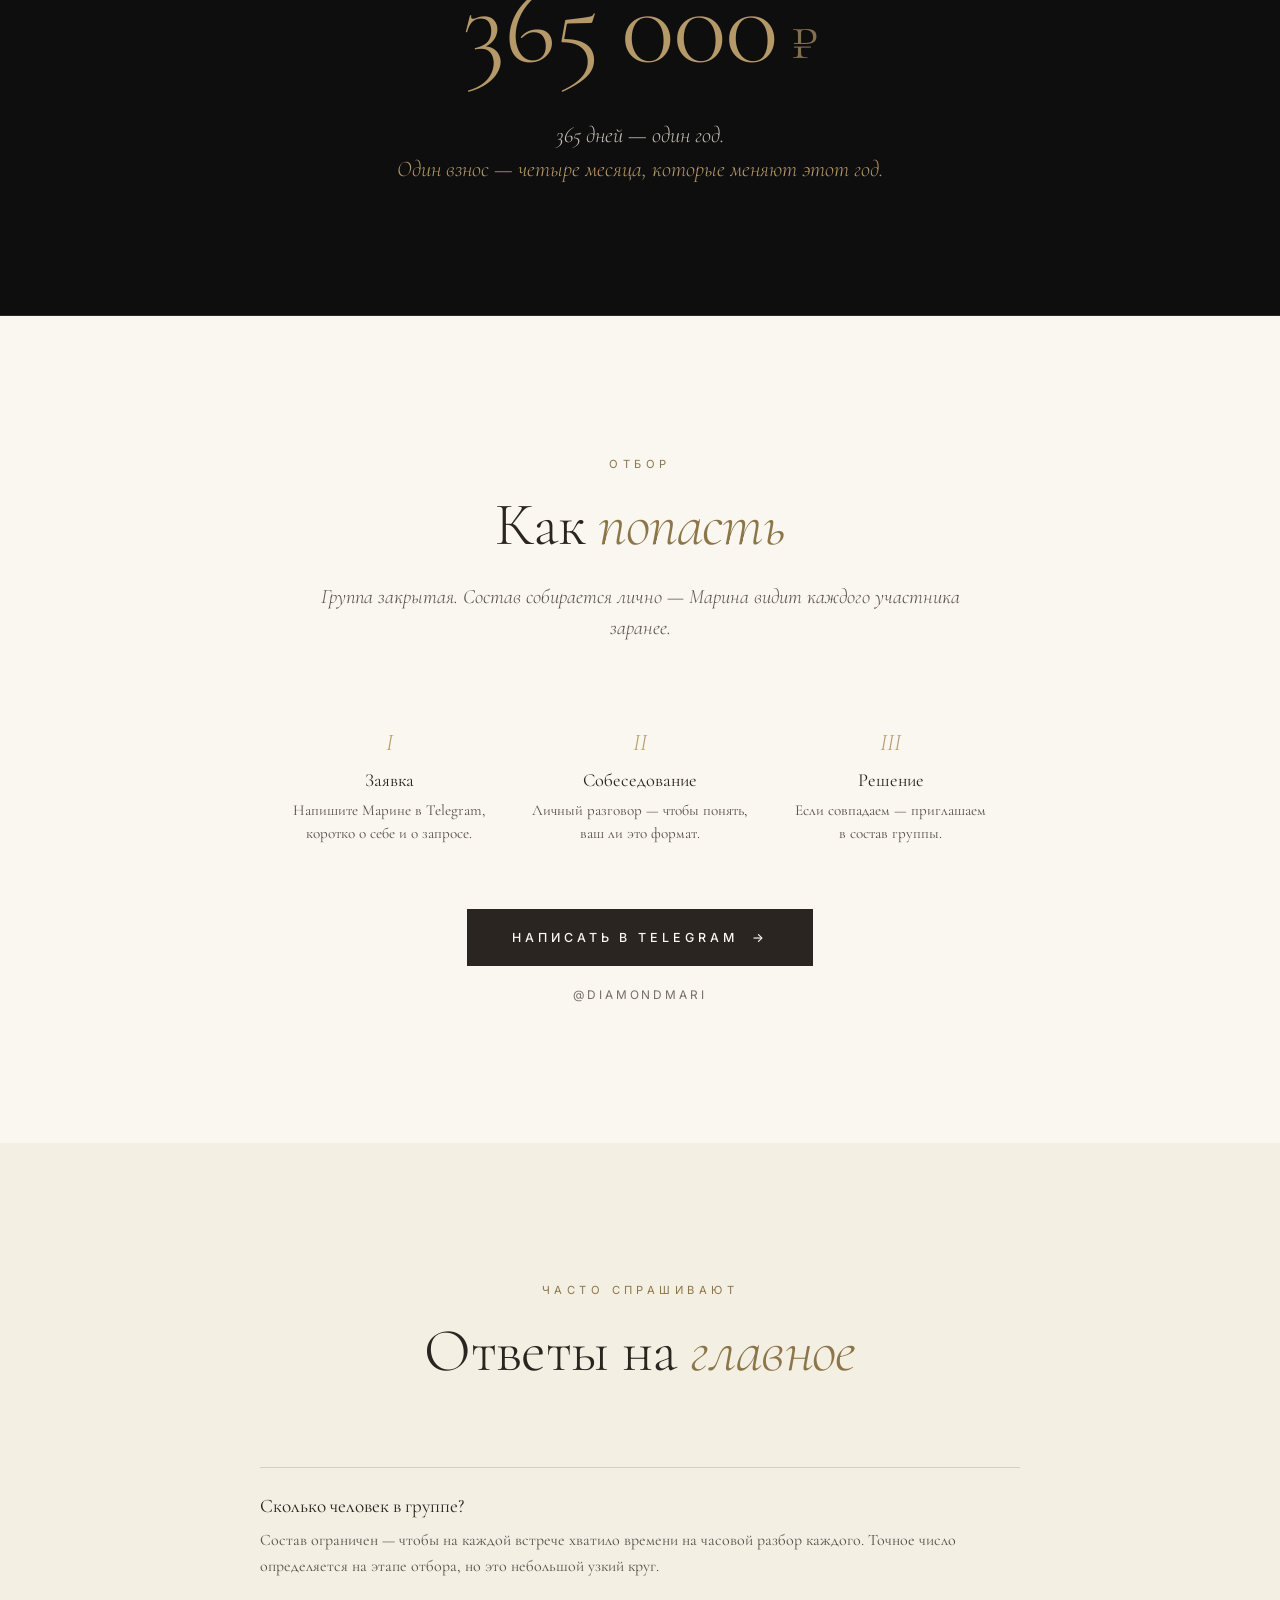
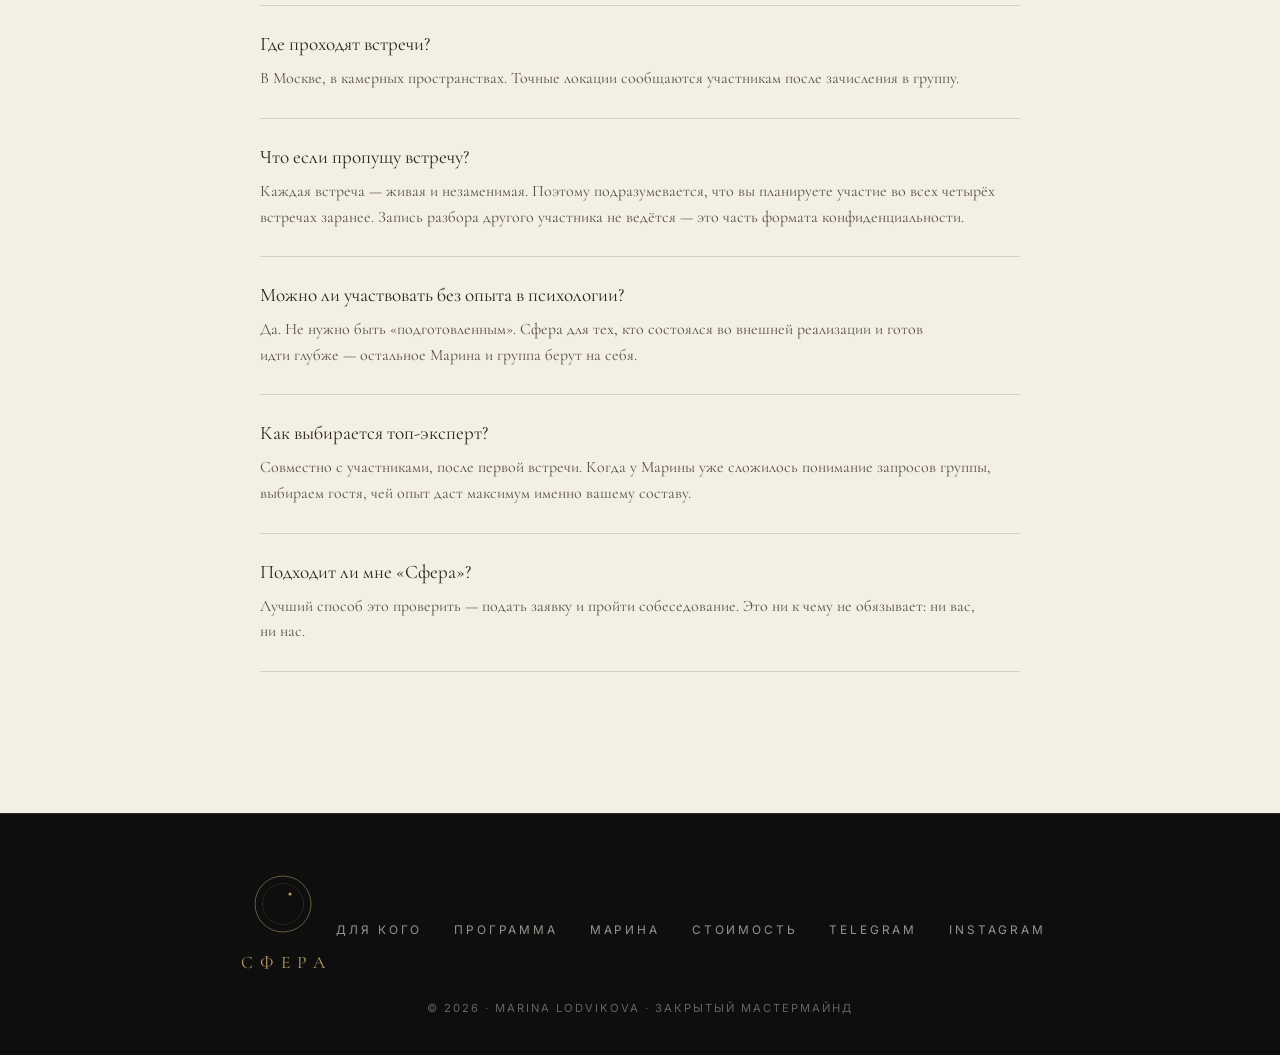
==== commit 9e863738: "смысловой сдвиг: Марина — создатель среды, не ведущая Перепозиционирование с «Марина ведёт / центр» " ====
--- a/index.html
+++ b/index.html
@@ -4,17 +4,17 @@
   <meta charset="utf-8" />
   <meta name="viewport" content="width=device-width, initial-scale=1" />
   <title>Сфера · закрытый мастермайнд Марины Лодвиковой · 4 месяца</title>
-  <meta name="description" content="Закрытый круг сильных людей. Четыре месяца, четыре оффлайн-встречи, разбор каждого по часу, телесные практики и встреча с топ-экспертом. Ведёт Марина Лодвикова — к.э.н., психолог МГУ, 15 лет телесной практики." />
-
-  <meta property="og:title" content="Сфера · закрытый мастермайнд Марины Лодвиковой" />
-  <meta property="og:description" content="Четыре месяца. Закрытый круг. Рост в трёх сферах: реализация, семья, личное." />
+  <meta name="description" content="Закрытый круг сильных людей, где рост идёт через равных. Четыре месяца, четыре оффлайн-встречи, телесные практики, встреча с топ-экспертом. Пространство создаёт Марина Лодвикова — к.э.н., психолог МГУ, 15 лет телесной практики." />
+
+  <meta property="og:title" content="Сфера · круг равных, где рождается сильное" />
+  <meta property="og:description" content="Среда, где сильные люди растут друг через друга. Четыре месяца. Закрытый круг. Рост в трёх сферах: реализация, семья, личное." />
   <meta property="og:type" content="website" />
   <meta property="og:locale" content="ru_RU" />
 
   <link rel="preconnect" href="https://fonts.googleapis.com" />
   <link rel="preconnect" href="https://fonts.gstatic.com" crossorigin />
   <link href="https://fonts.googleapis.com/css2?family=Cormorant+Garamond:ital,wght@0,300;0,400;0,500;1,300;1,400;1,500&family=Inter:wght@300;400;500&display=swap" rel="stylesheet" />
-  <link rel="stylesheet" href="/styles.css?v=16" />
+  <link rel="stylesheet" href="/styles.css?v=17" />
   <link rel="icon" type="image/svg+xml" href="/favicon.svg" />
   <meta name="theme-color" content="#0E0E0E" />
 
@@ -265,8 +265,8 @@
         <div class="program-item">
           <div class="program-num">×&thinsp;ч</div>
           <div class="program-body">
-            <h3>Разбор каждого участника</h3>
-            <p>На&nbsp;каждой встрече&nbsp;— ровно час глубокого разбора на&nbsp;каждого. Регламентированно, по-настоящему. Разбор делает Марина, обратную связь&nbsp;— весь круг.</p>
+            <h3>Час на&nbsp;каждого</h3>
+            <p>На&nbsp;каждой встрече&nbsp;— ровно час на&nbsp;каждого. Работает весь круг: главная сила и&nbsp;взгляд со&nbsp;стороны приходят от&nbsp;равных. Марина держит пространство и&nbsp;задаёт глубину.</p>
           </div>
         </div>
 
@@ -293,9 +293,9 @@
   <section class="section section--paper" id="format">
     <div class="container">
       <div class="section-head reveal">
-        <div class="section-kicker">Как проходит разбор</div>
+        <div class="section-kicker">Как растёт круг</div>
         <h2 class="section-title">Час, который <em>меняет вектор</em></h2>
-        <p class="section-lede">Каждому участнику посвящён регламентированный час. Это&nbsp;не&nbsp;поверхностный нетворкинг и&nbsp;не&nbsp;«послушать спикера». Это&nbsp;работа.</p>
+        <p class="section-lede">Это&nbsp;не&nbsp;поверхностный нетворкинг и&nbsp;не&nbsp;«послушать спикера». Каждому посвящён час, в&nbsp;котором работает весь круг&nbsp;— и&nbsp;вы&nbsp;растёте через равных.</p>
       </div>
 
       <div class="format-list reveal">
@@ -310,8 +310,8 @@
         <div class="format-item">
           <div class="format-time">Месяц 2–3</div>
           <div class="format-body">
-            <h3>Трек и&nbsp;разбор</h3>
-            <p>Смотрим, что произошло. Что сдвинулось, что застряло, где сопротивление. Марина разбирает индивидуально, группа даёт обратную связь.</p>
+            <h3>Трек и&nbsp;круг</h3>
+            <p>Смотрим, что произошло. Что сдвинулось, что застряло, где сопротивление. Круг включается в&nbsp;каждого&nbsp;— рост идёт через равных. Марина модерирует и&nbsp;удерживает глубину.</p>
           </div>
         </div>
 
@@ -354,7 +354,7 @@
   <section class="section section--ivory" id="marina">
     <div class="container">
       <div class="section-head reveal">
-        <div class="section-kicker">Кто ведёт</div>
+        <div class="section-kicker">Кто держит круг</div>
         <h2 class="section-title">Марина <em>Лодвикова</em></h2>
       </div>
 
@@ -364,7 +364,8 @@
         </figure>
 
         <div class="marina-body">
-          <p class="marina-tagline">Архитектор мягкой силы. Соединяю два мира&nbsp;— достижений и&nbsp;глубины.</p>
+          <p class="marina-tagline">Архитектор мягкой силы. Я&nbsp;не&nbsp;веду за&nbsp;собой&nbsp;— я&nbsp;создаю среду, где сильные растут друг через друга.</p>
+          <p class="marina-intro">Моя роль&nbsp;— собрать правильных людей и&nbsp;удержать пространство и&nbsp;глубину. Опыт в&nbsp;трёх мирах&nbsp;— то, на&nbsp;чём держится этот круг:</p>
 
           <div class="marina-creds">
             <div class="cred-block">
@@ -396,9 +397,9 @@
       </div>
 
       <div class="philosophy reveal">
-        <p>Объединять сильных, реализованных и&nbsp;глубоких людей вокруг общих ценностей&nbsp;— чтобы сформировать <em>среду, которая усиливает каждого</em>.</p>
-        <p>Пространство, куда приходят за&nbsp;настоящей средой. Где можно говорить честно, думать глубоко, расти быстрее, получать поддержку, встречать своих, создавать семьи, строить проекты, развиваться как&nbsp;личность.</p>
-        <p>Сфера&nbsp;— это первый круг такой среды.</p>
+        <p>Я&nbsp;верю: человек растёт не&nbsp;от&nbsp;того, кто стоит перед ним, а&nbsp;от&nbsp;тех, кто стоит рядом. <em>Сильная среда меняет жизнь быстрее любого наставника.</em></p>
+        <p>Поэтому я&nbsp;создаю не&nbsp;аудиторию вокруг ведущего, а&nbsp;круг равных. Пространство, где можно говорить честно, думать глубоко, встречать своих, строить проекты, идти в&nbsp;глубину&nbsp;— и&nbsp;становиться сильнее друг через друга.</p>
+        <p><em>Там, где собираются сильные,&nbsp;— рождается новое.</em> Сфера&nbsp;— первый такой круг.</p>
         <div class="philosophy-sign">Марина Лодвикова</div>
       </div>
     </div>
--- a/styles.css
+++ b/styles.css
@@ -807,7 +807,14 @@
   font-style: italic;
   font-size: 1.2rem;
   color: var(--gold-soft);
-  margin: 0 0 32px;
+  margin: 0 0 18px;
+}
+.marina-intro {
+  font-family: var(--serif);
+  font-size: 1.08rem;
+  line-height: 1.6;
+  color: var(--graphite-2);
+  margin: 0 0 28px;
 }
 .marina-creds {
   display: grid;
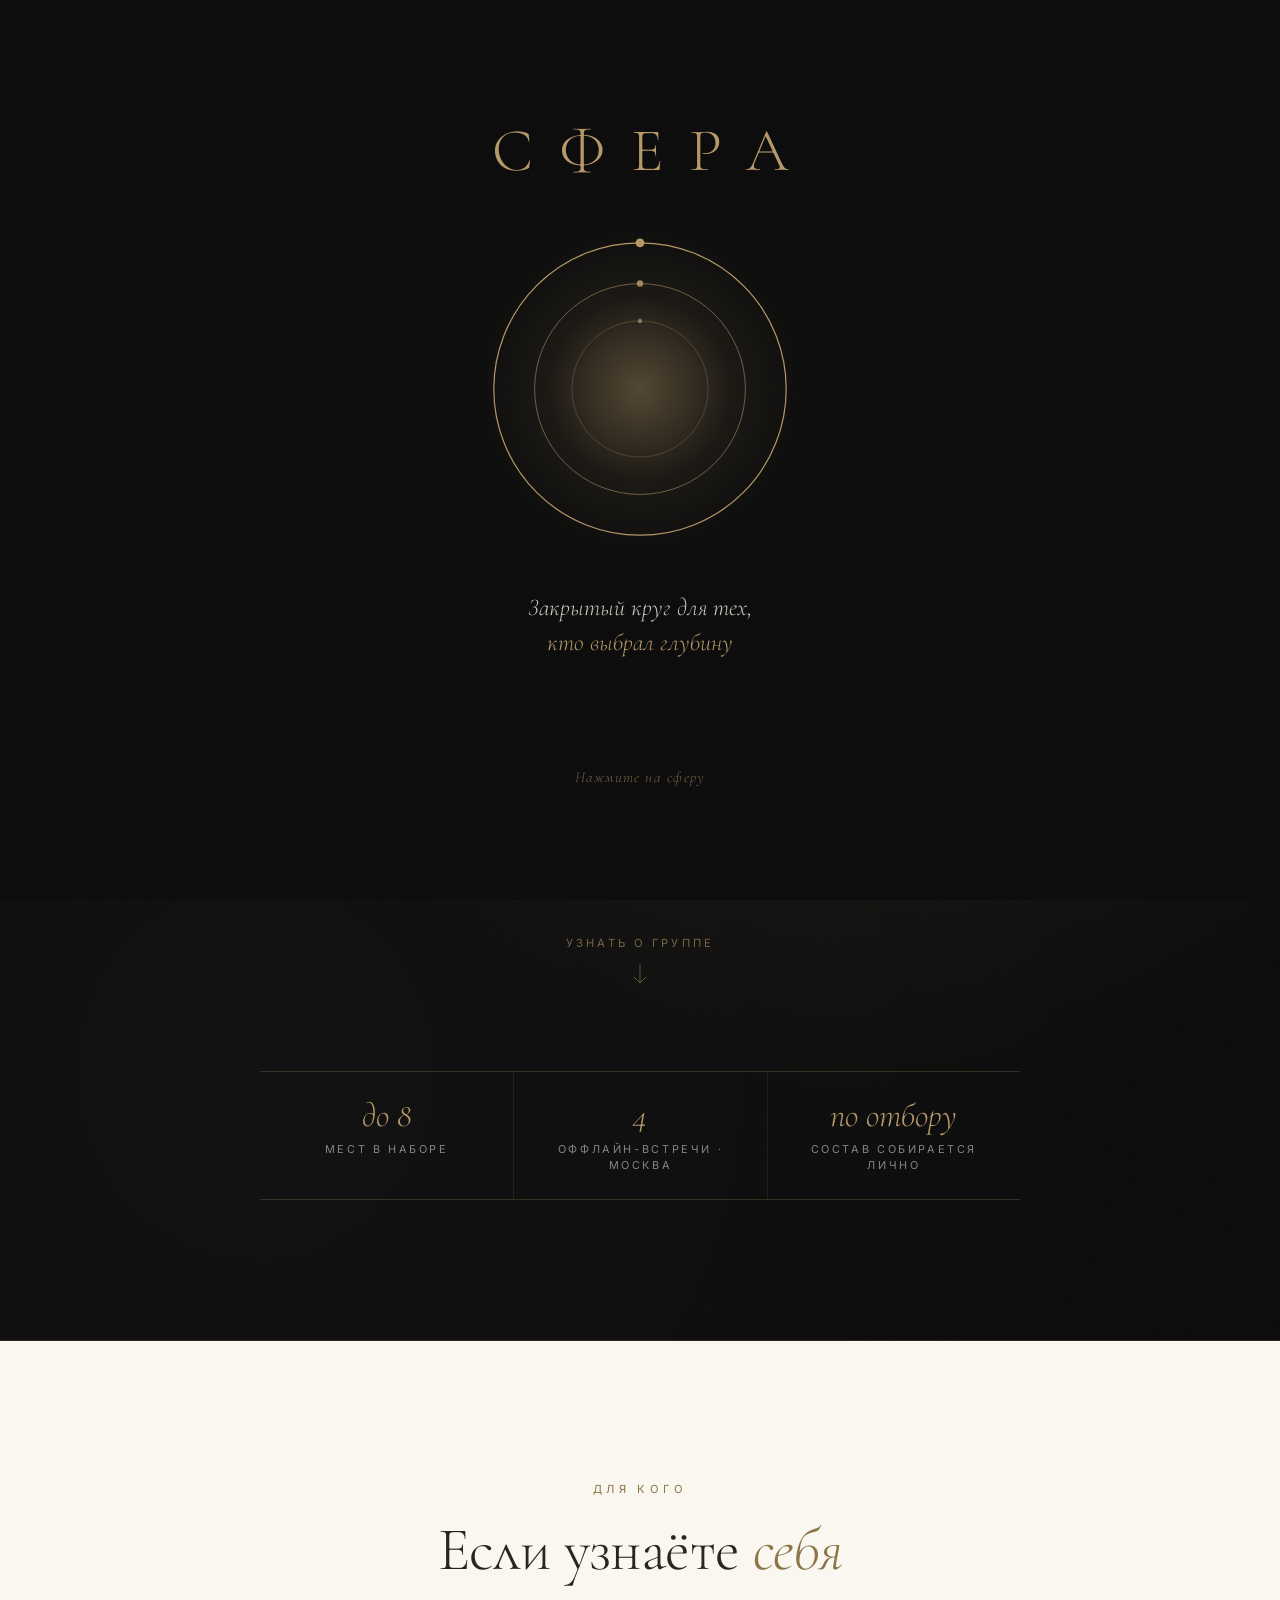
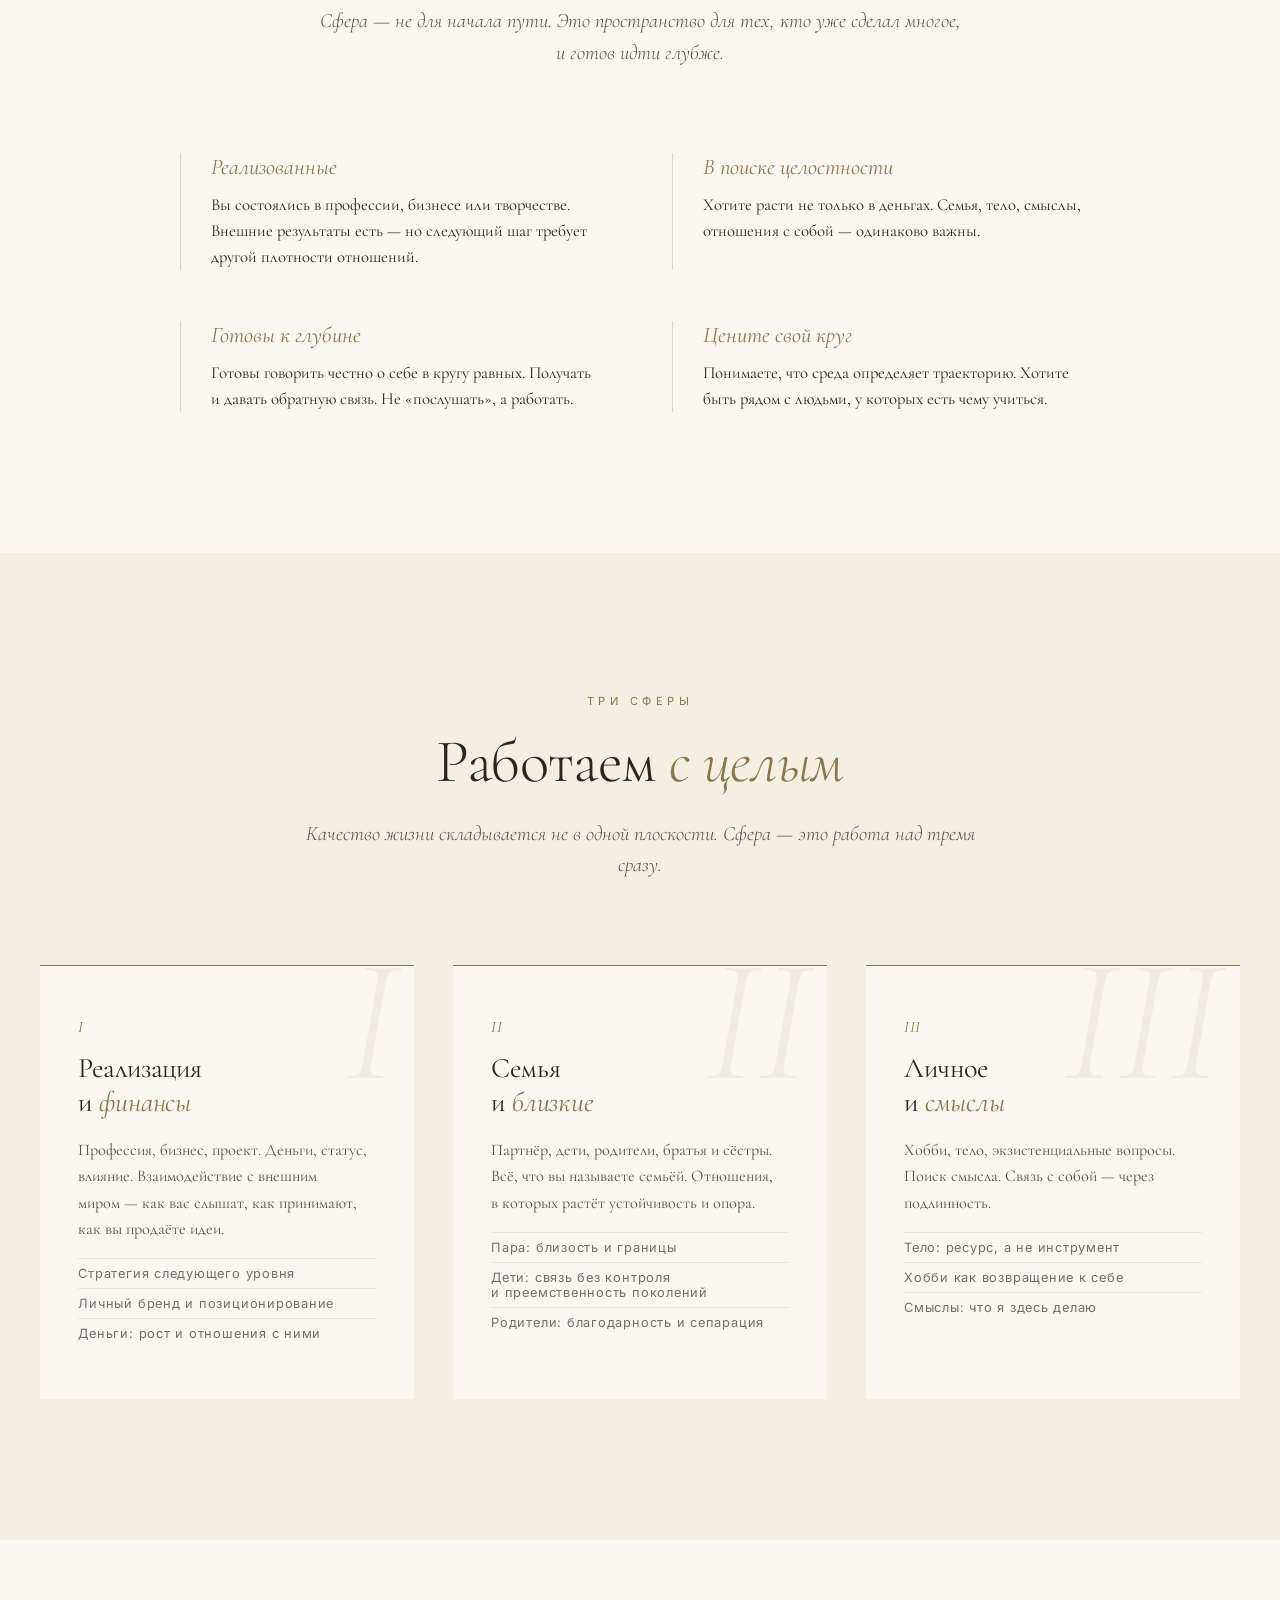
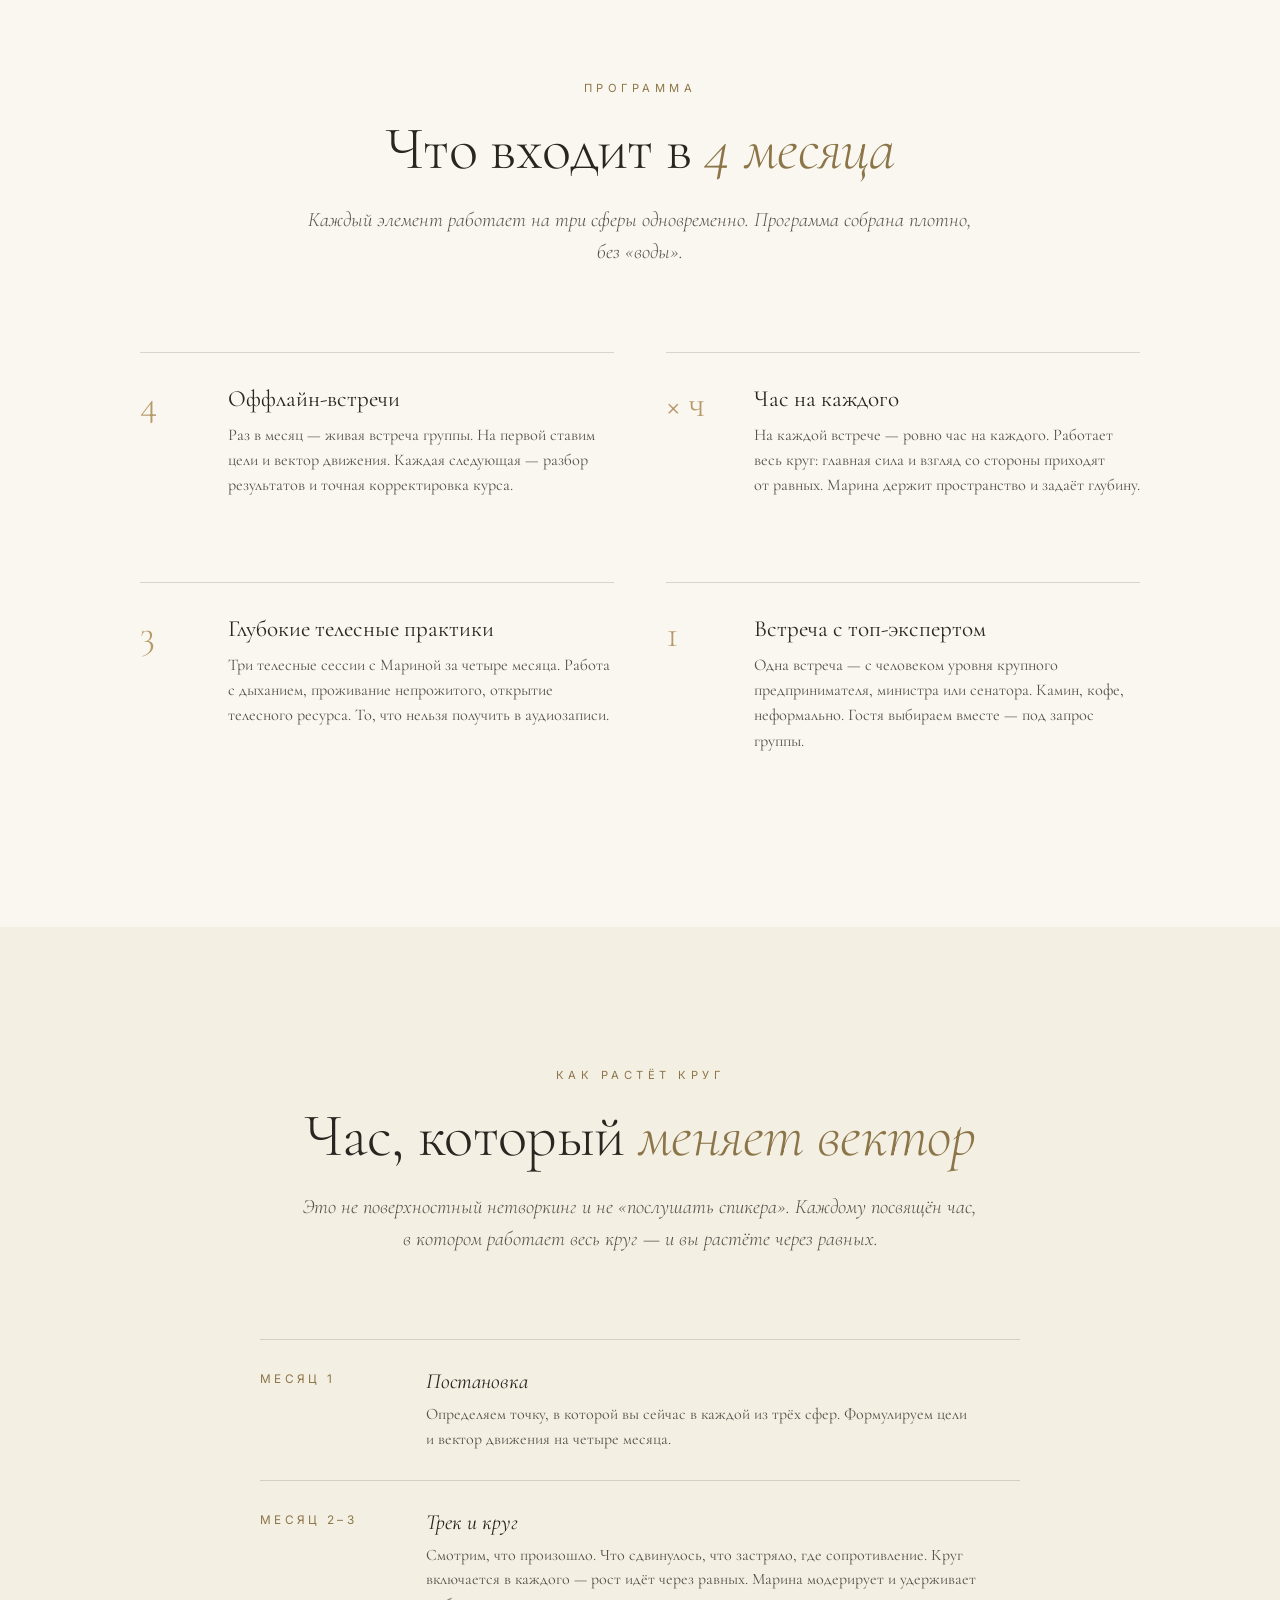
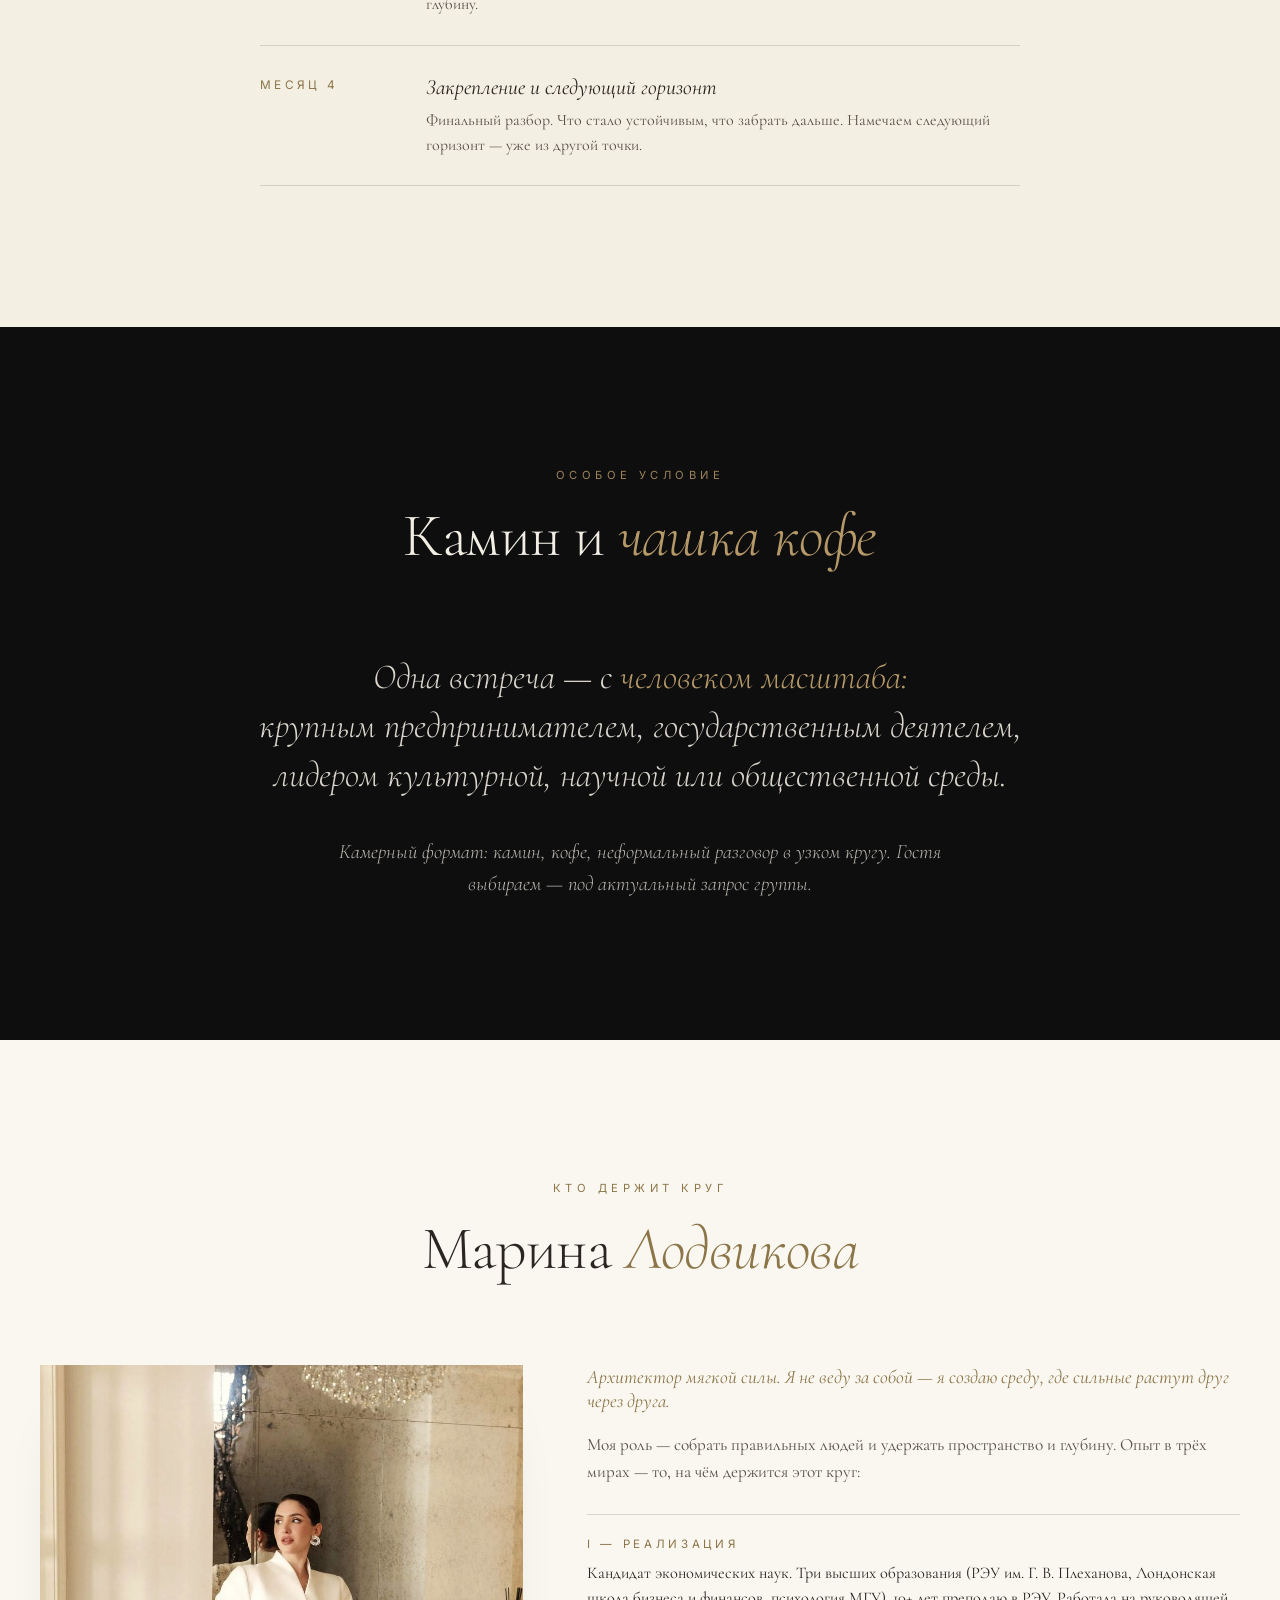
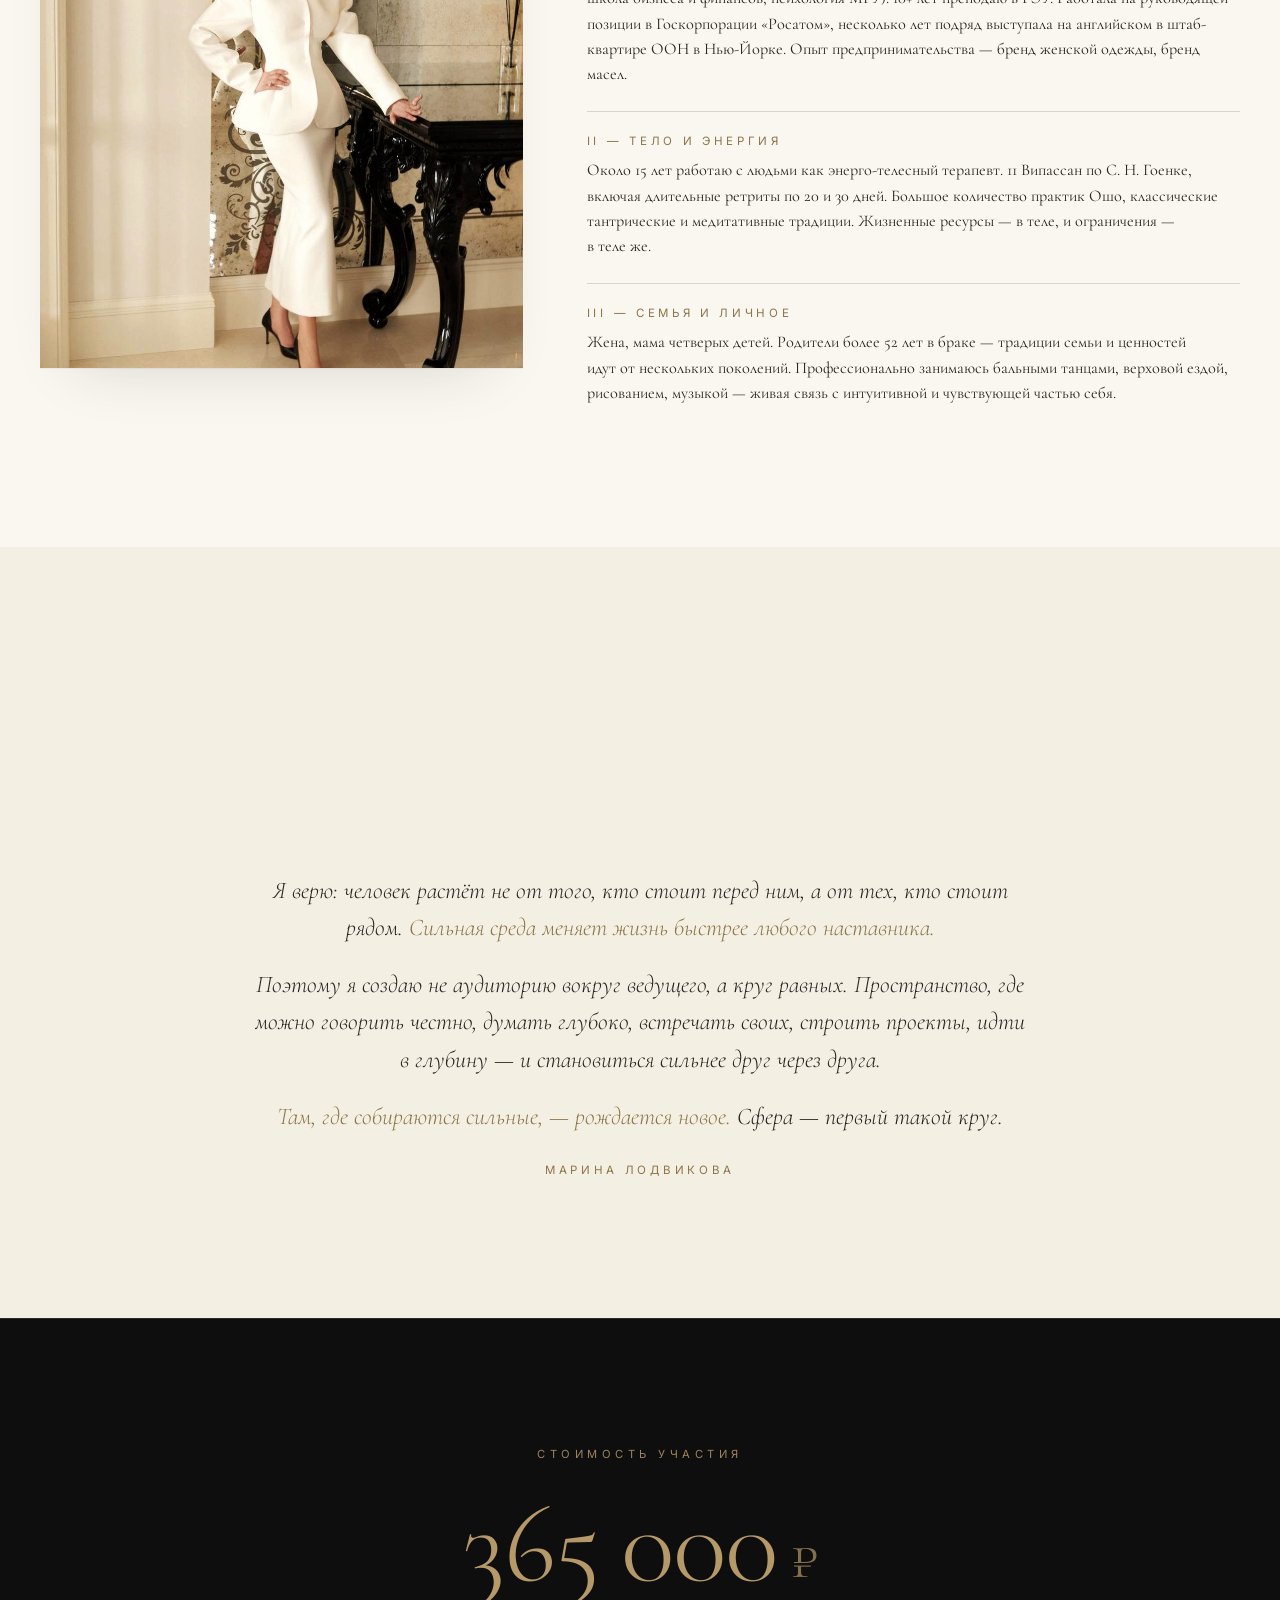
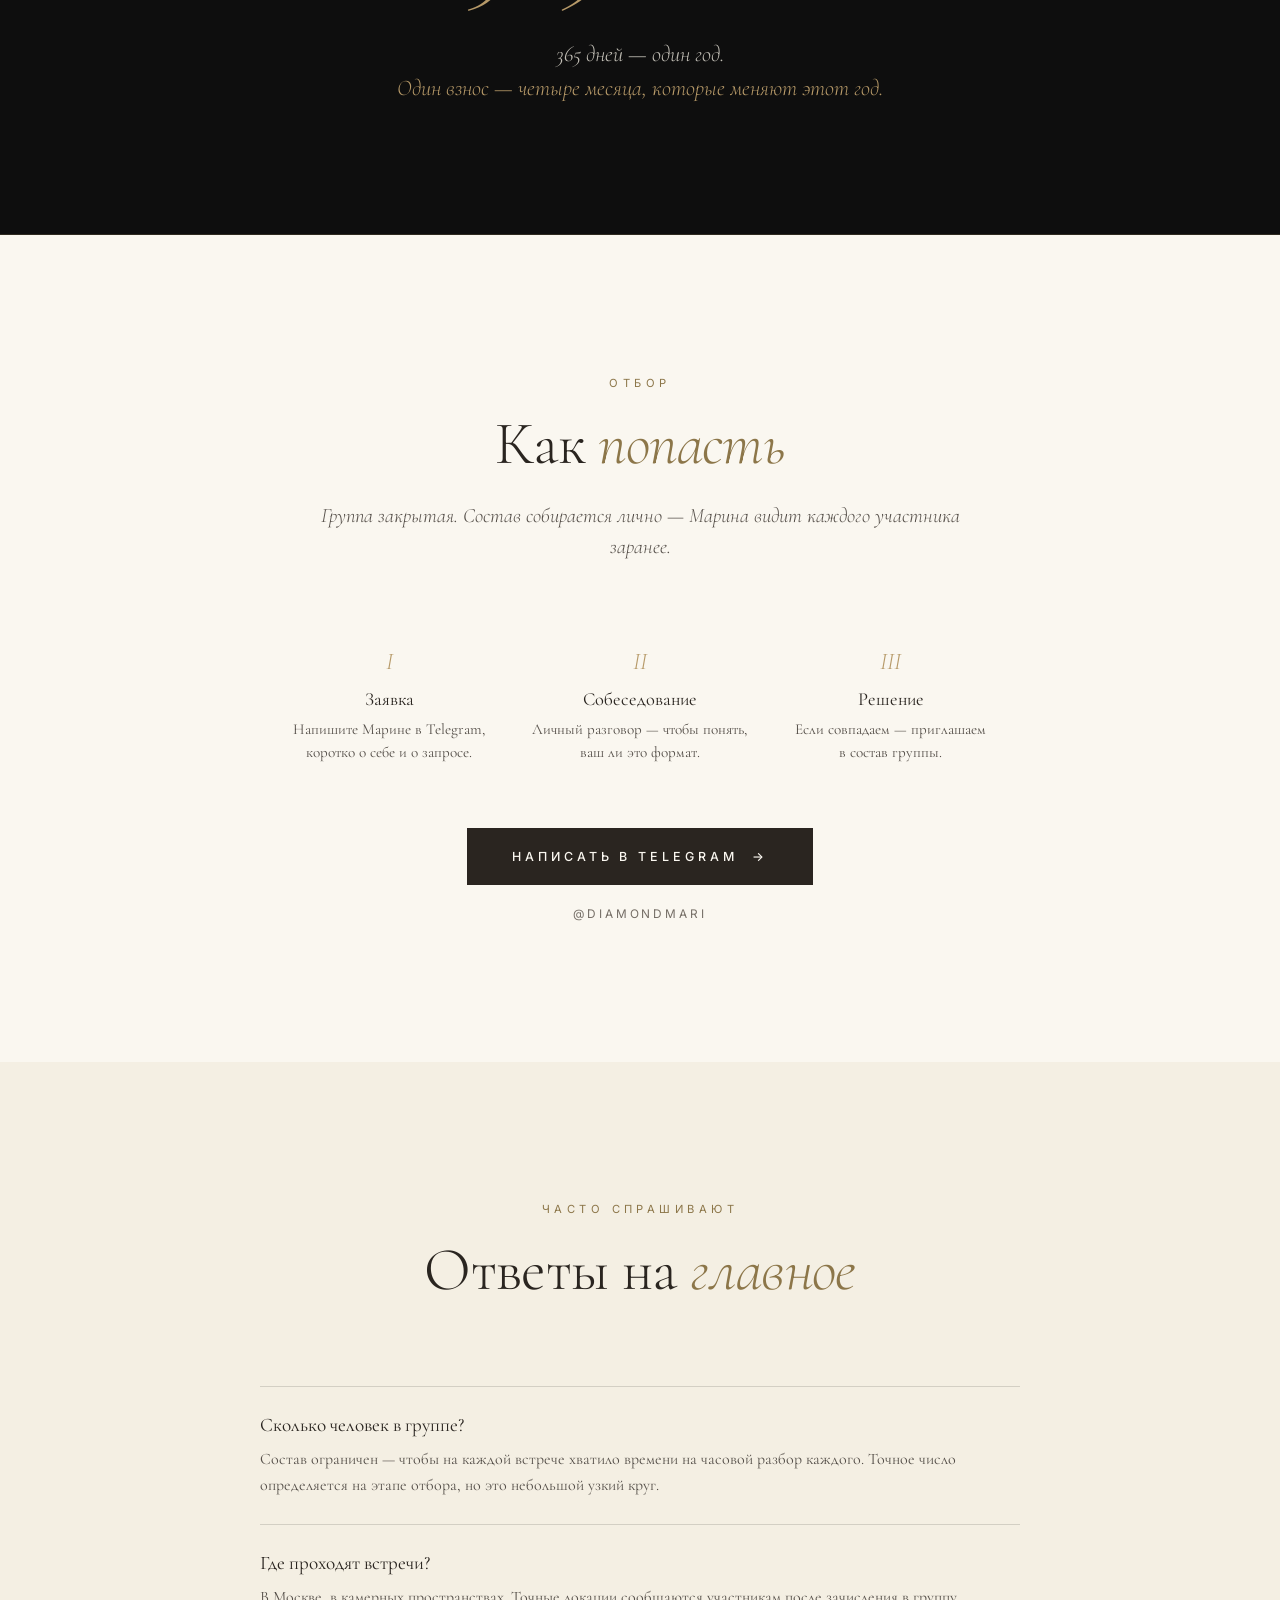
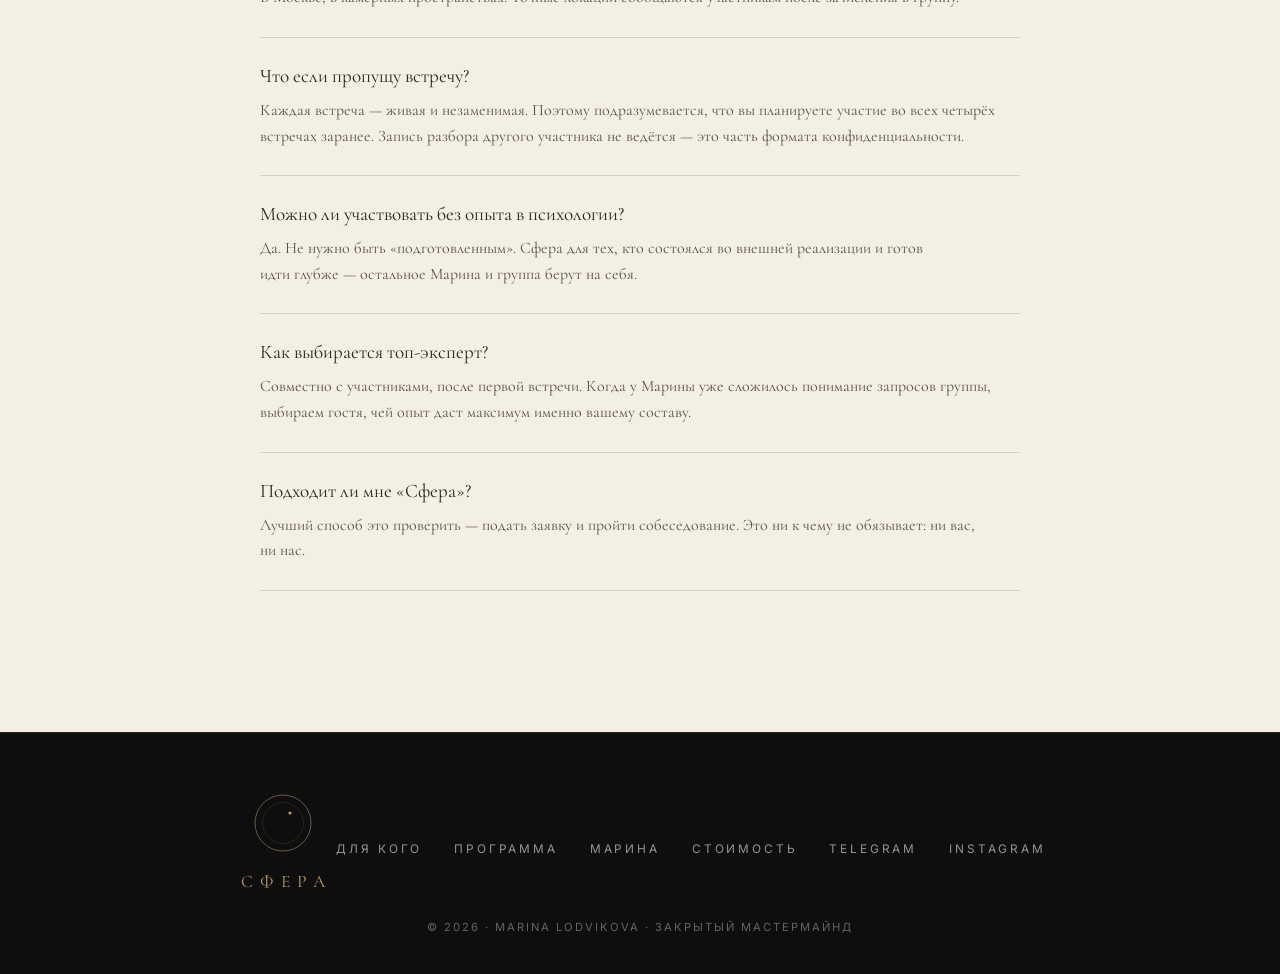
==== commit 77a6d815: "expert: убран список примеров (Аскона / министр / сенатор РФ)" ====
--- a/index.html
+++ b/index.html
@@ -340,12 +340,6 @@
           крупным предпринимателем, государственным деятелем, лидером культурной, научной или общественной среды.
         </p>
         <p class="section-lede" style="margin-top: 12px;">Камерный формат: камин, кофе, неформальный разговор в&nbsp;узком кругу. Гостя выбираем&nbsp;— под&nbsp;актуальный запрос группы.</p>
-
-        <div class="expert-examples">
-          <span class="expert-example">основатель Аскона</span>
-          <span class="expert-example">министр</span>
-          <span class="expert-example">сенатор РФ</span>
-        </div>
       </div>
     </div>
   </section>
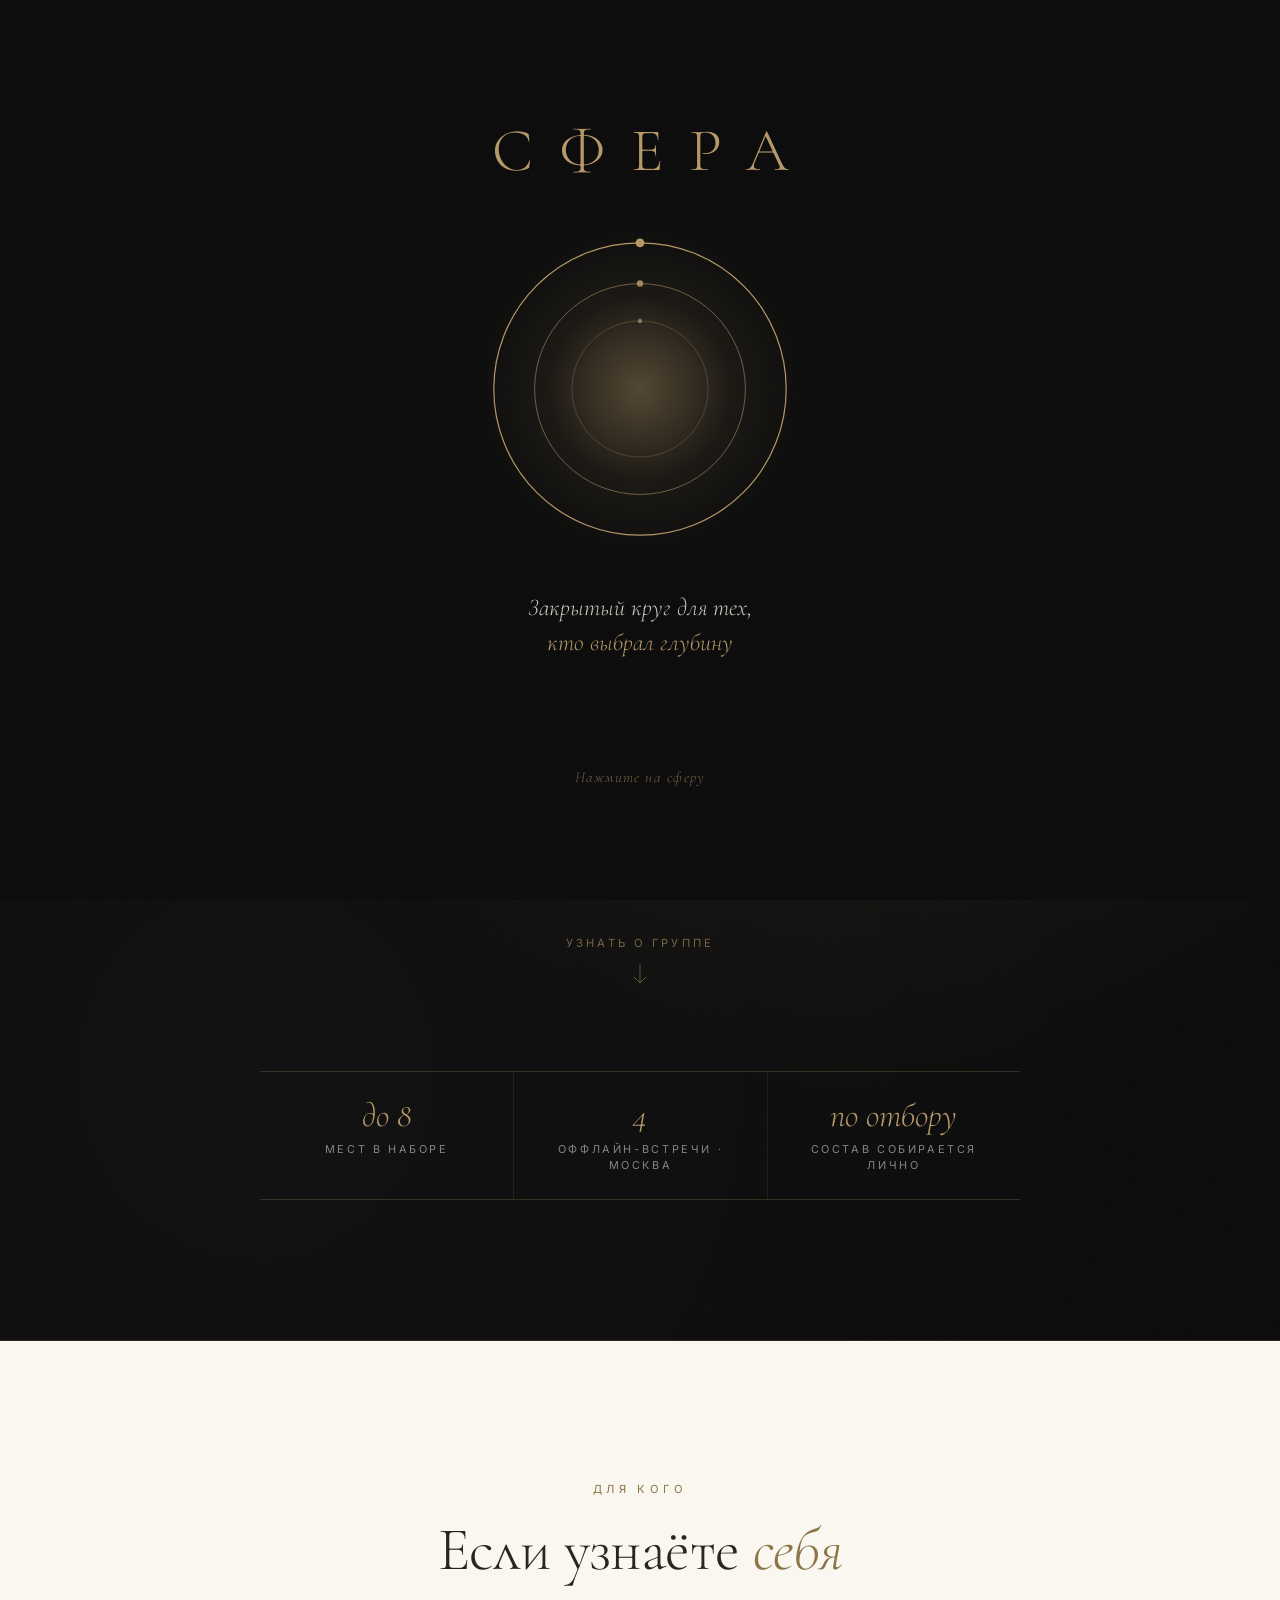
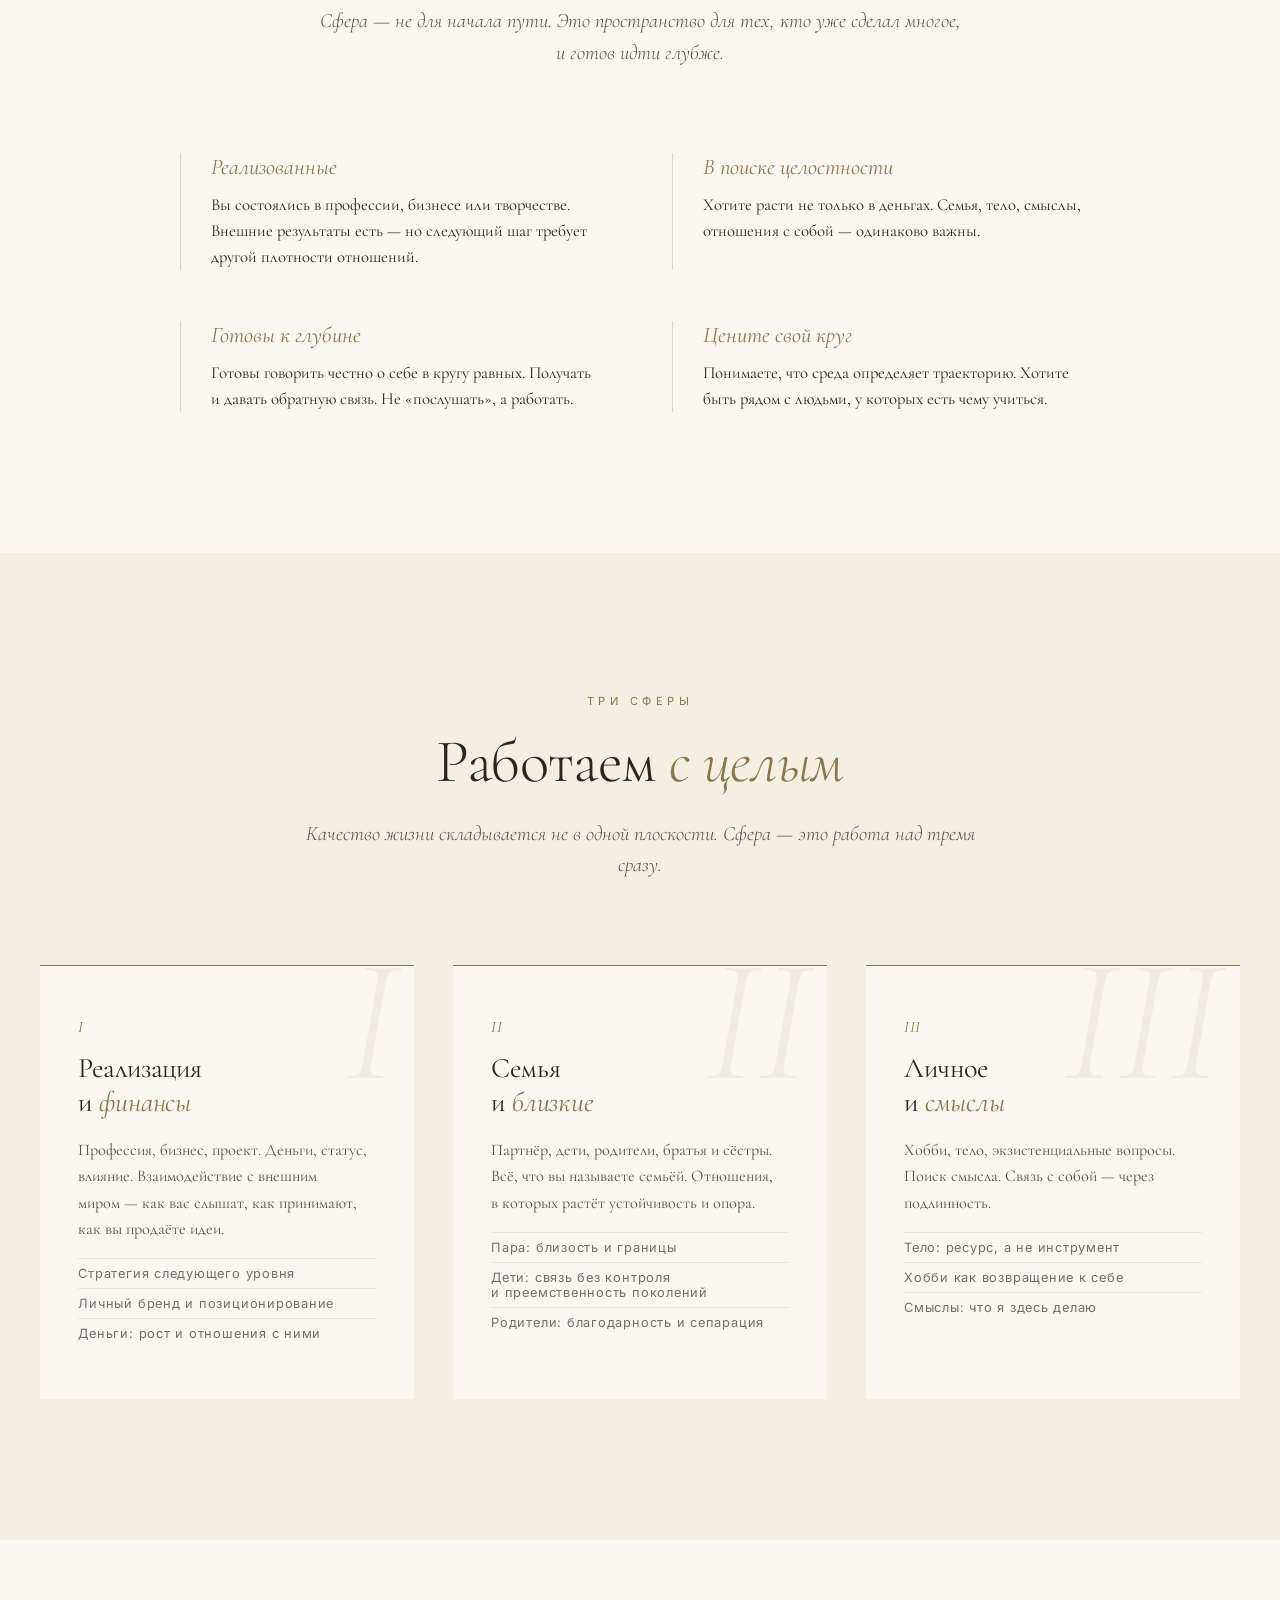
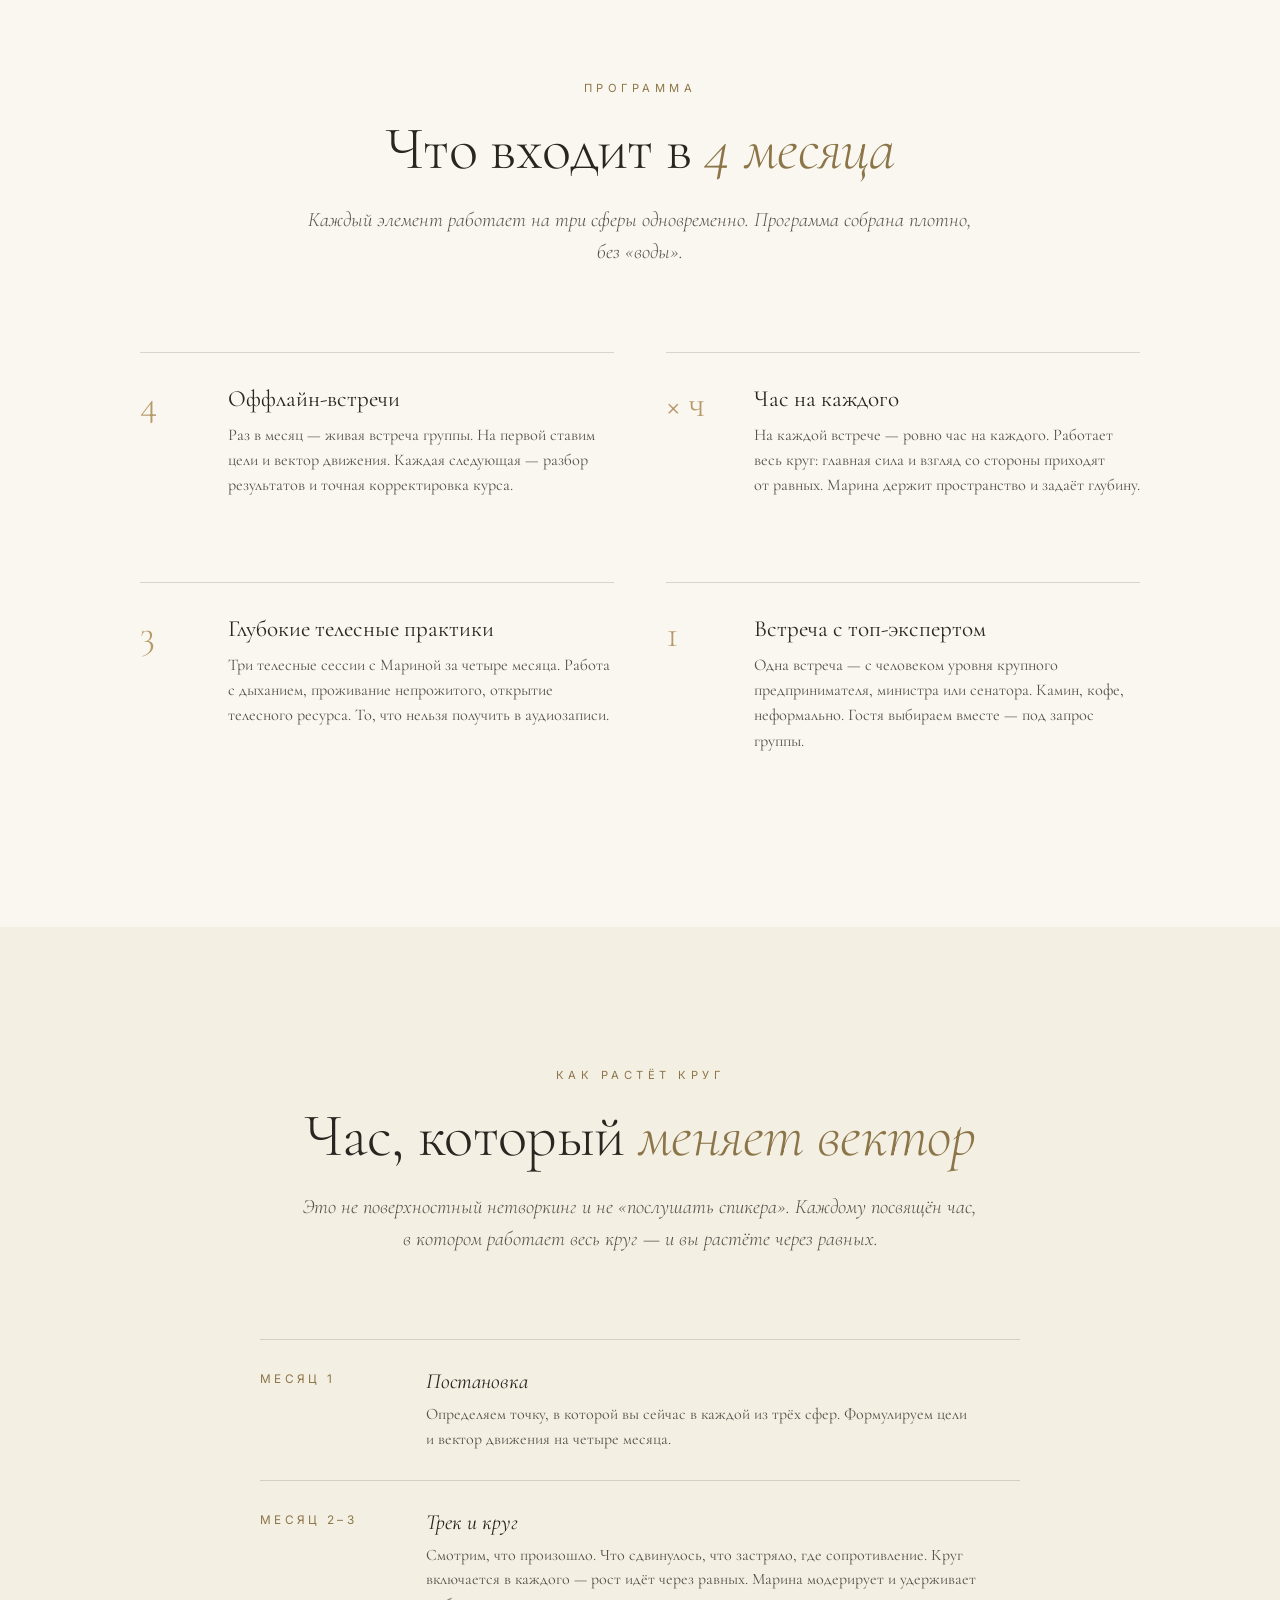
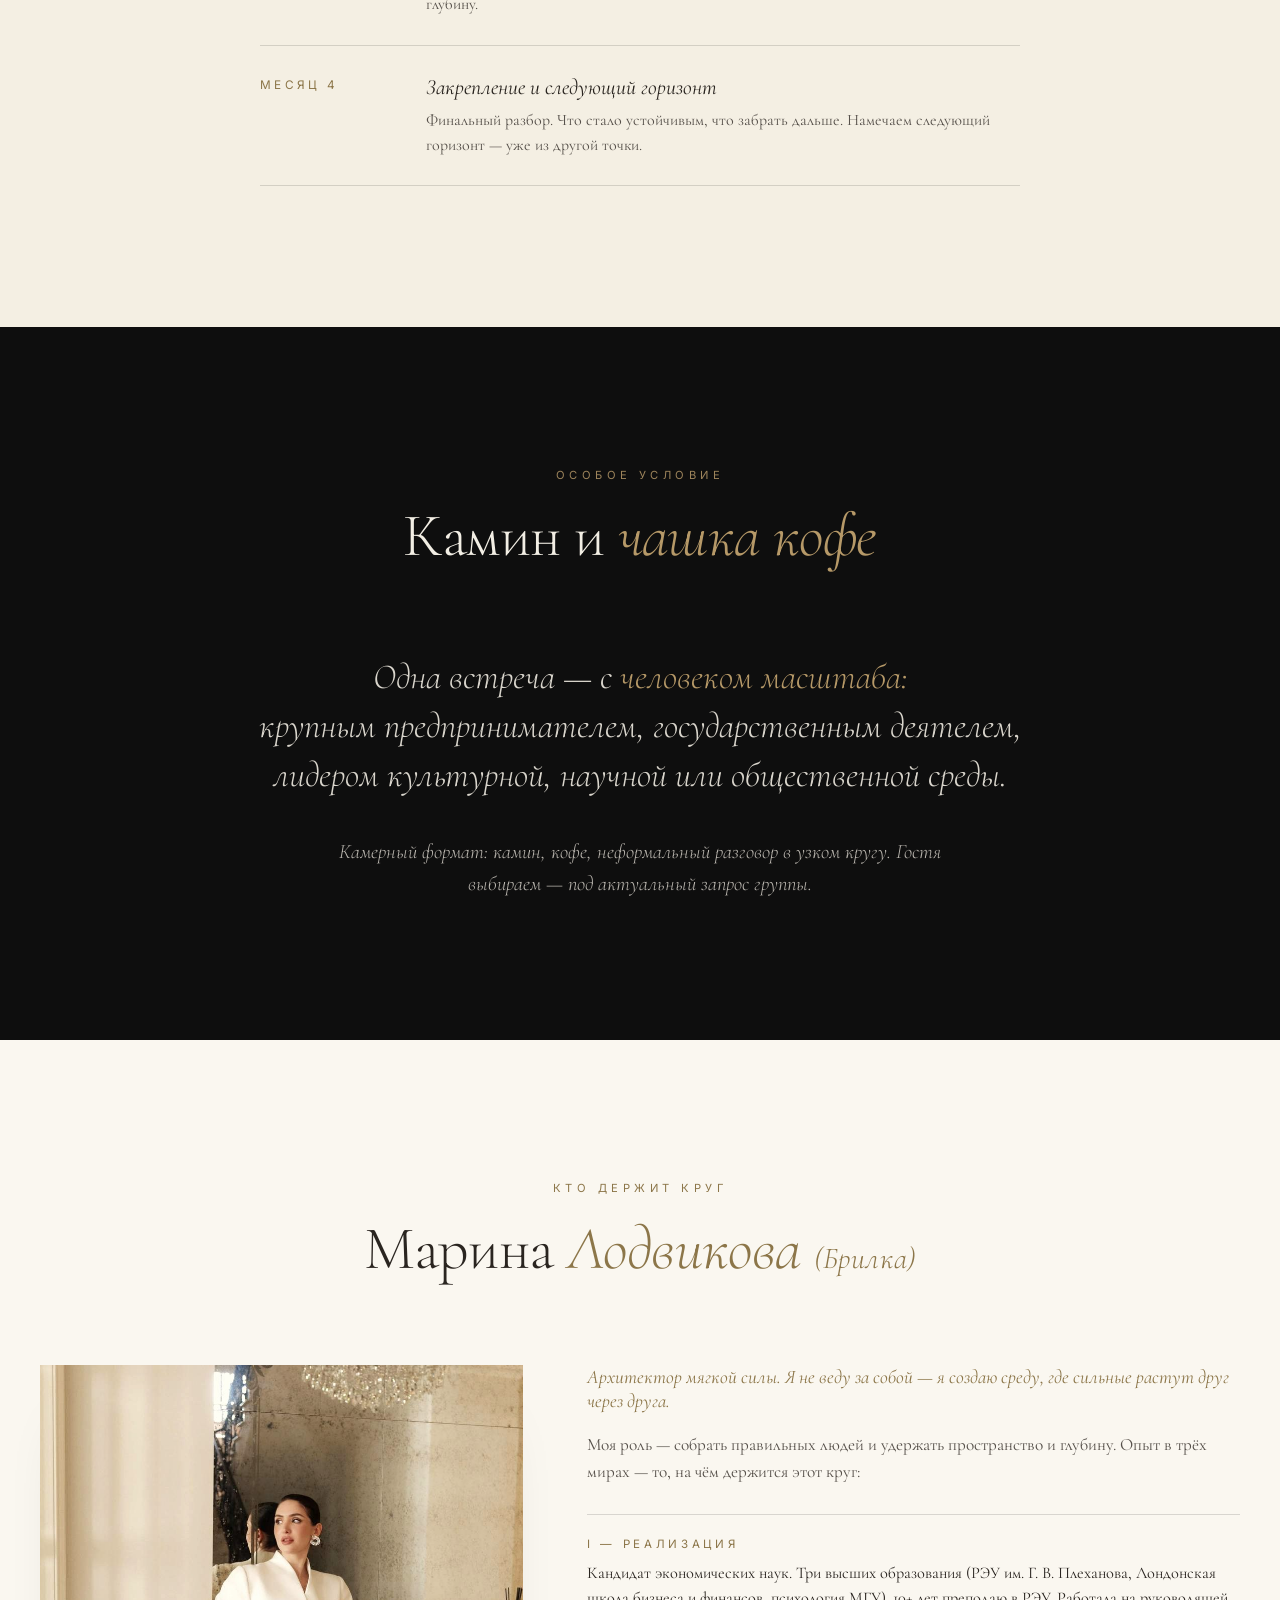
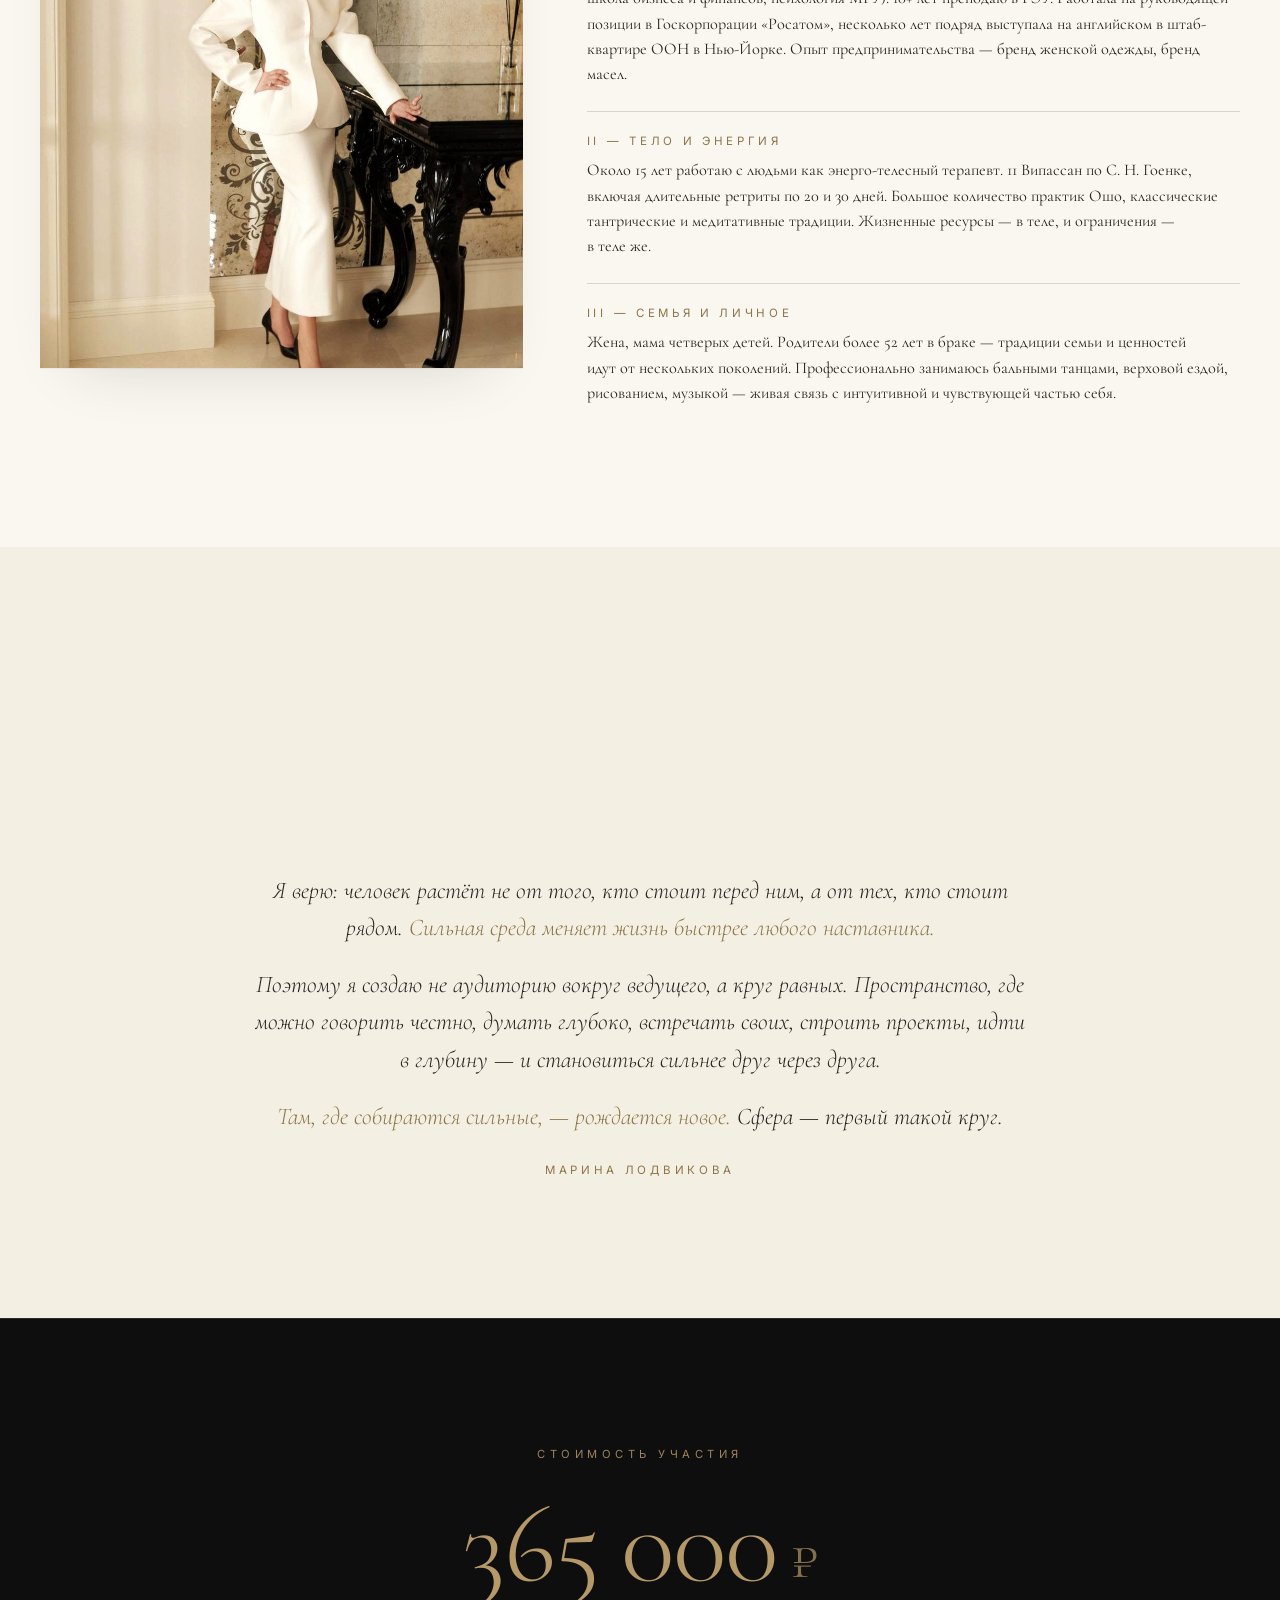
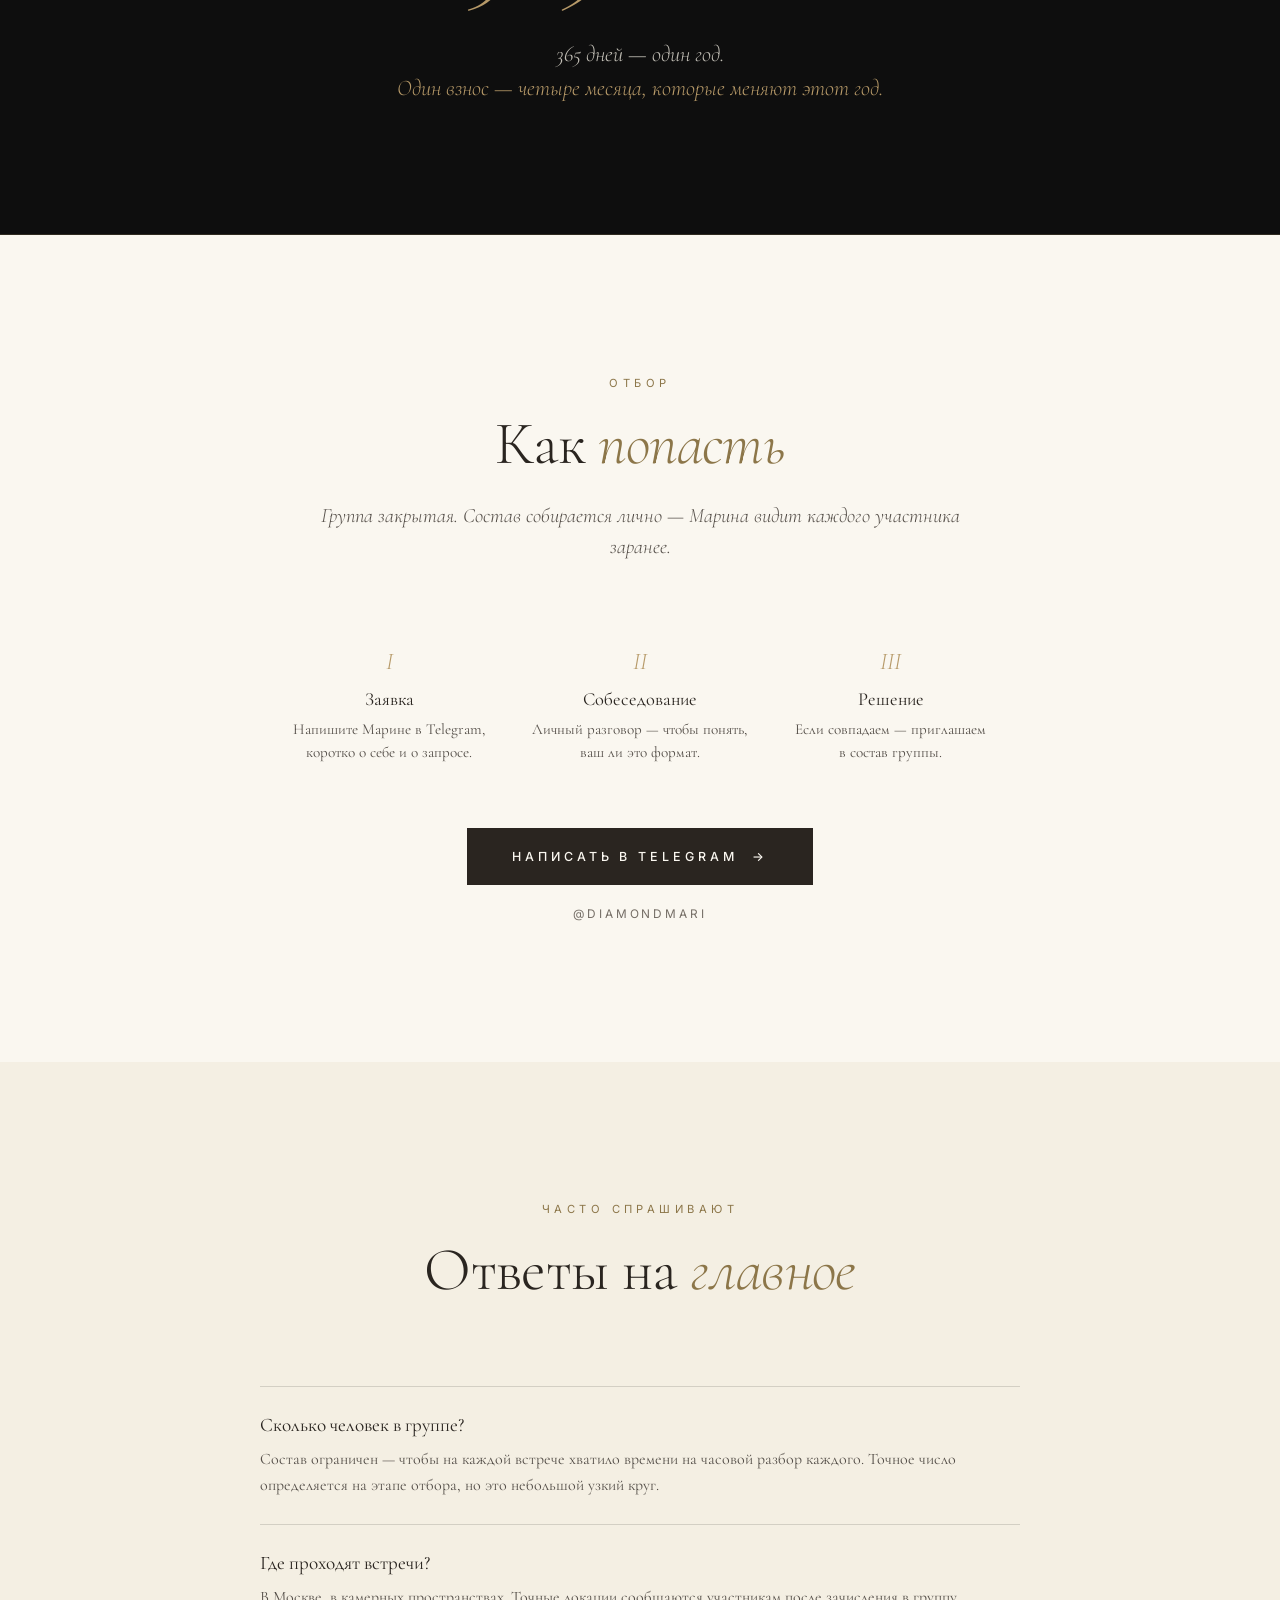
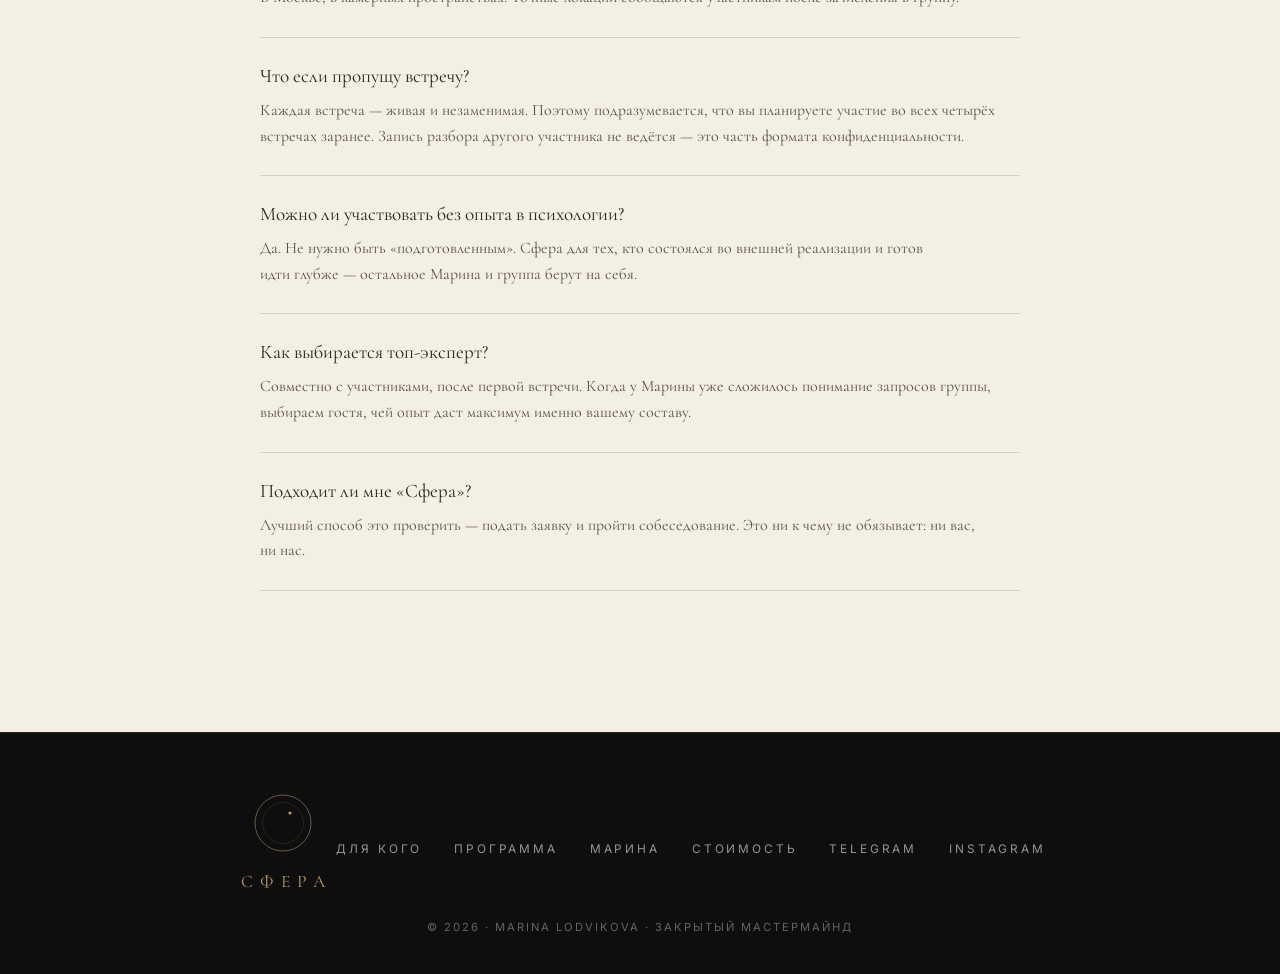
==== commit 162f0c35: "marina: добавлено (Брилка) к заголовку — title-alias, gold-soft, 0.5em" ====
--- a/index.html
+++ b/index.html
@@ -14,7 +14,7 @@
   <link rel="preconnect" href="https://fonts.googleapis.com" />
   <link rel="preconnect" href="https://fonts.gstatic.com" crossorigin />
   <link href="https://fonts.googleapis.com/css2?family=Cormorant+Garamond:ital,wght@0,300;0,400;0,500;1,300;1,400;1,500&family=Inter:wght@300;400;500&display=swap" rel="stylesheet" />
-  <link rel="stylesheet" href="/styles.css?v=17" />
+  <link rel="stylesheet" href="/styles.css?v=18" />
   <link rel="icon" type="image/svg+xml" href="/favicon.svg" />
   <meta name="theme-color" content="#0E0E0E" />
 
@@ -349,7 +349,7 @@
     <div class="container">
       <div class="section-head reveal">
         <div class="section-kicker">Кто держит круг</div>
-        <h2 class="section-title">Марина <em>Лодвикова</em></h2>
+        <h2 class="section-title">Марина <em>Лодвикова</em> <span class="title-alias">(Брилка)</span></h2>
       </div>
 
       <div class="marina-grid reveal">
--- a/styles.css
+++ b/styles.css
@@ -550,6 +550,13 @@
   color: var(--gold-soft);
 }
 .section--ink .section-title em { color: var(--gold); }
+.title-alias {
+  font-style: italic;
+  font-size: 0.5em;
+  color: var(--gold-soft);
+  letter-spacing: 0.02em;
+  vertical-align: baseline;
+}
 .section-lede {
   font-family: var(--serif);
   font-size: clamp(1.05rem, 1.6vw, 1.3rem);
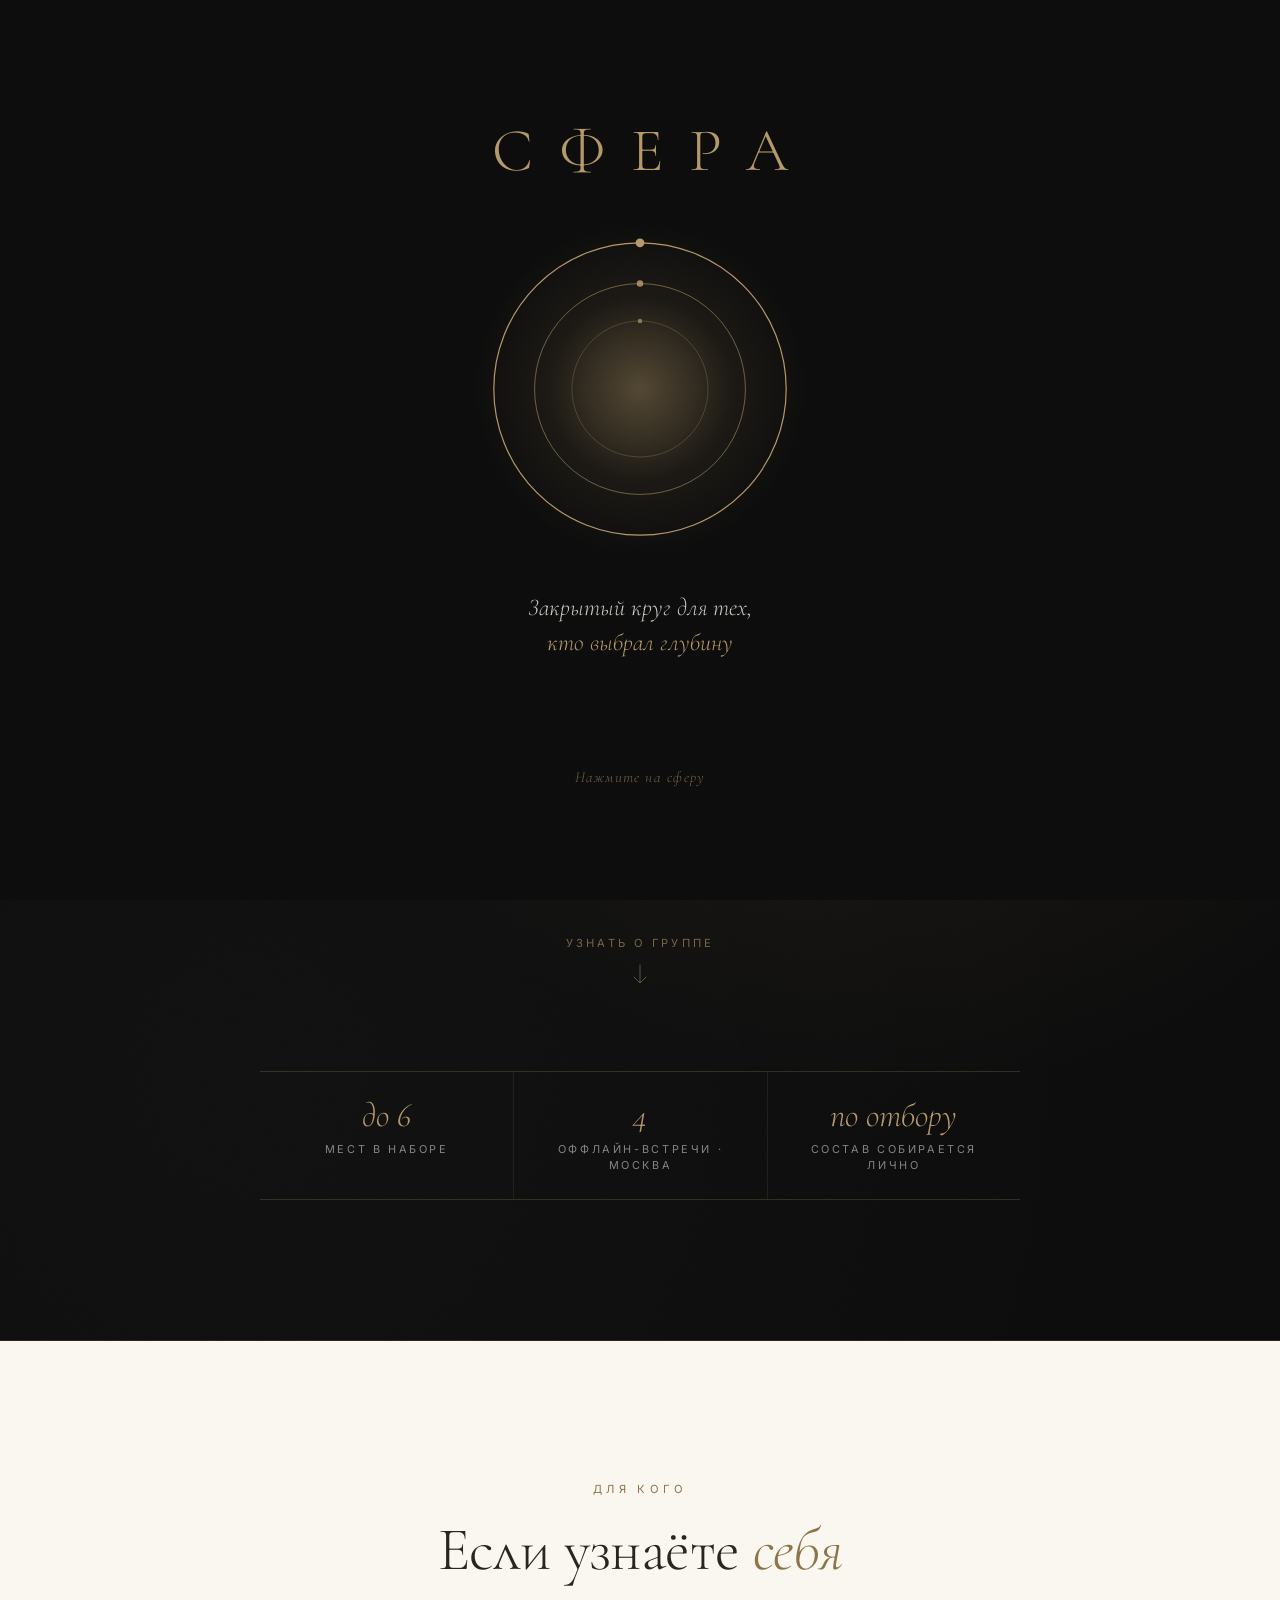
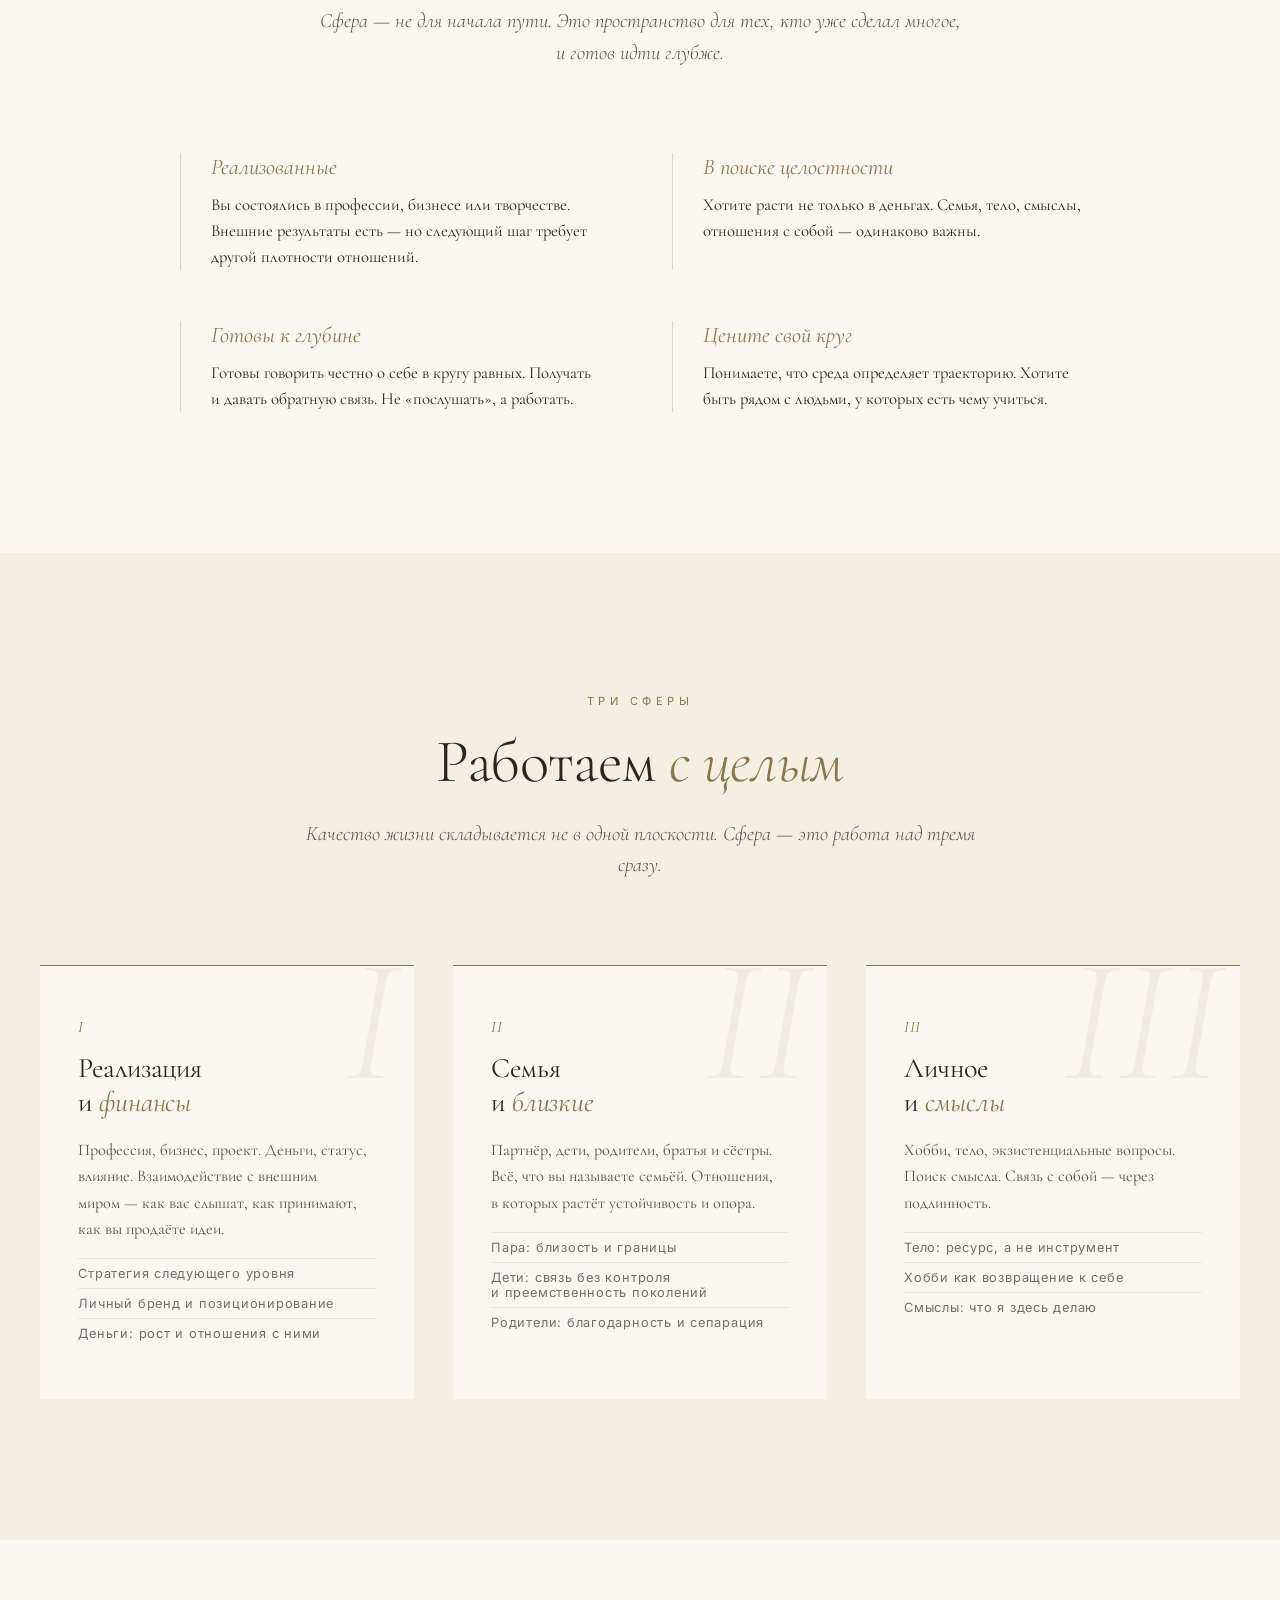
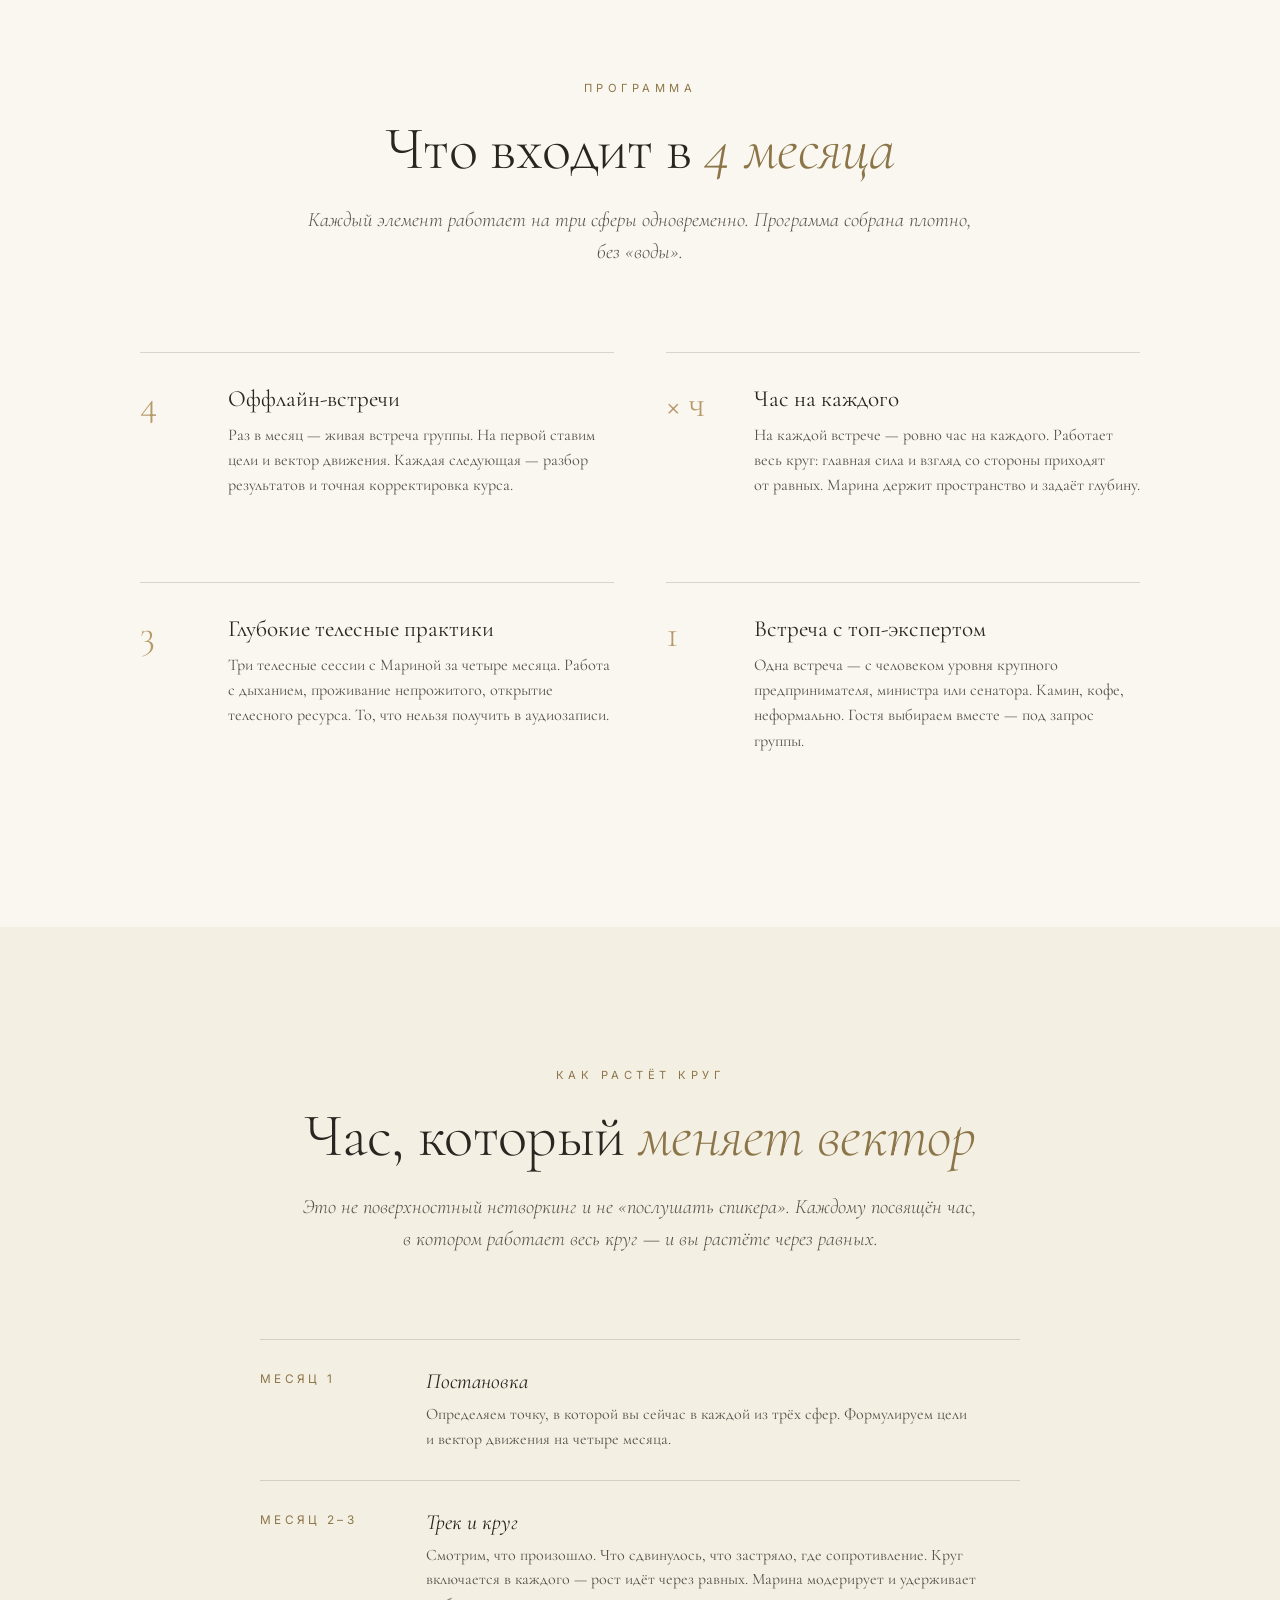
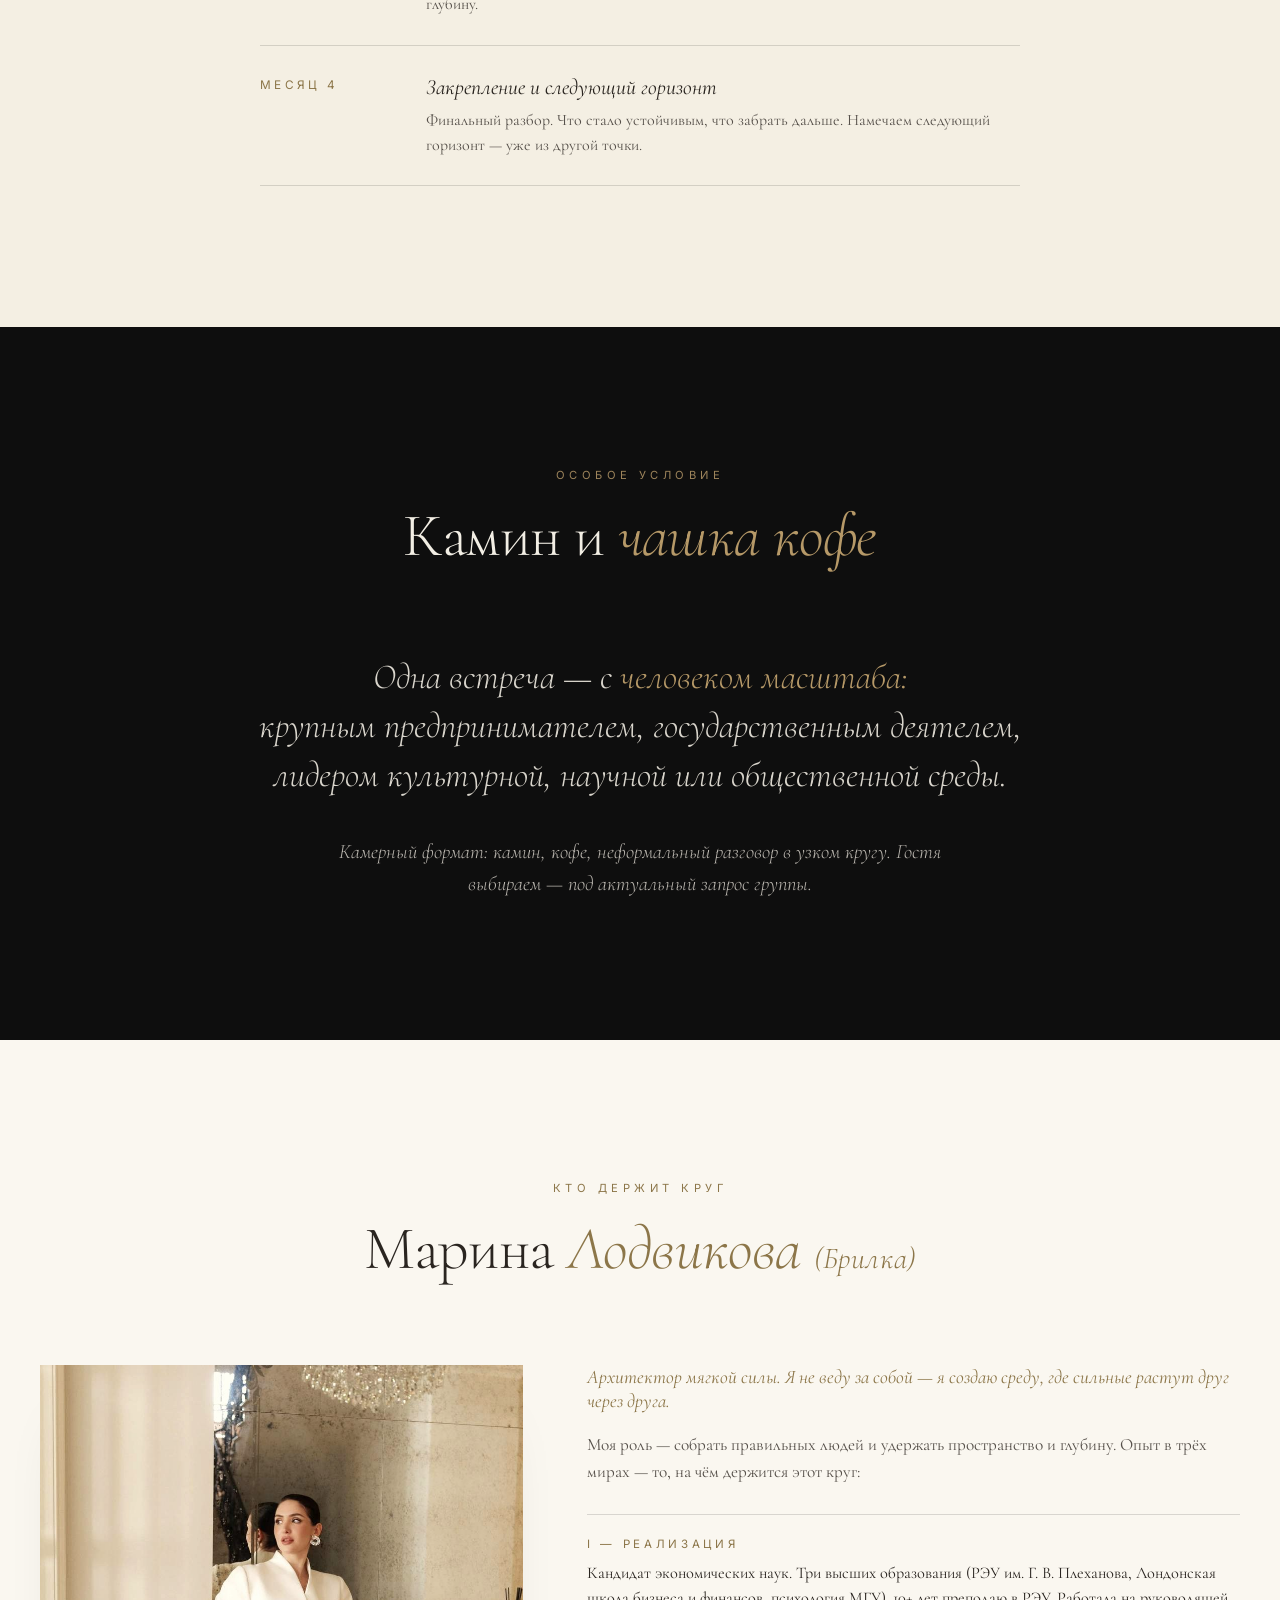
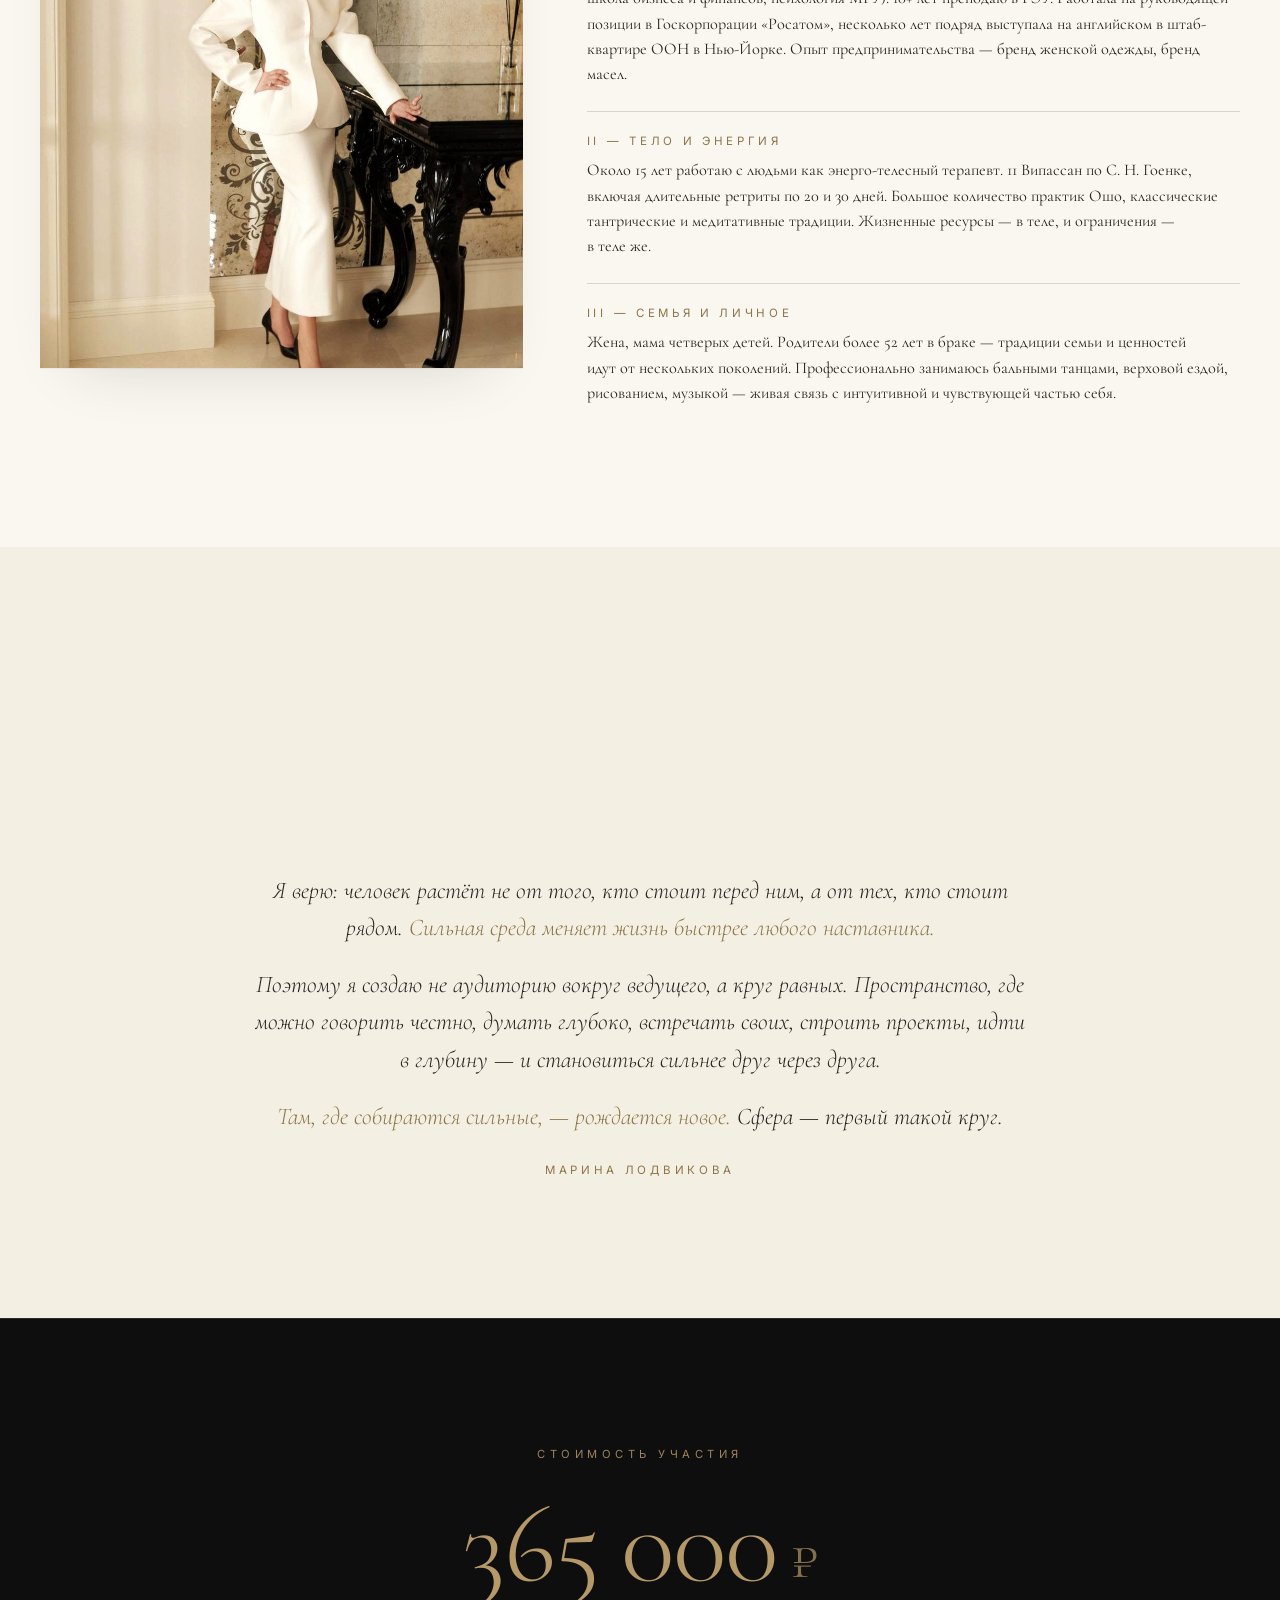
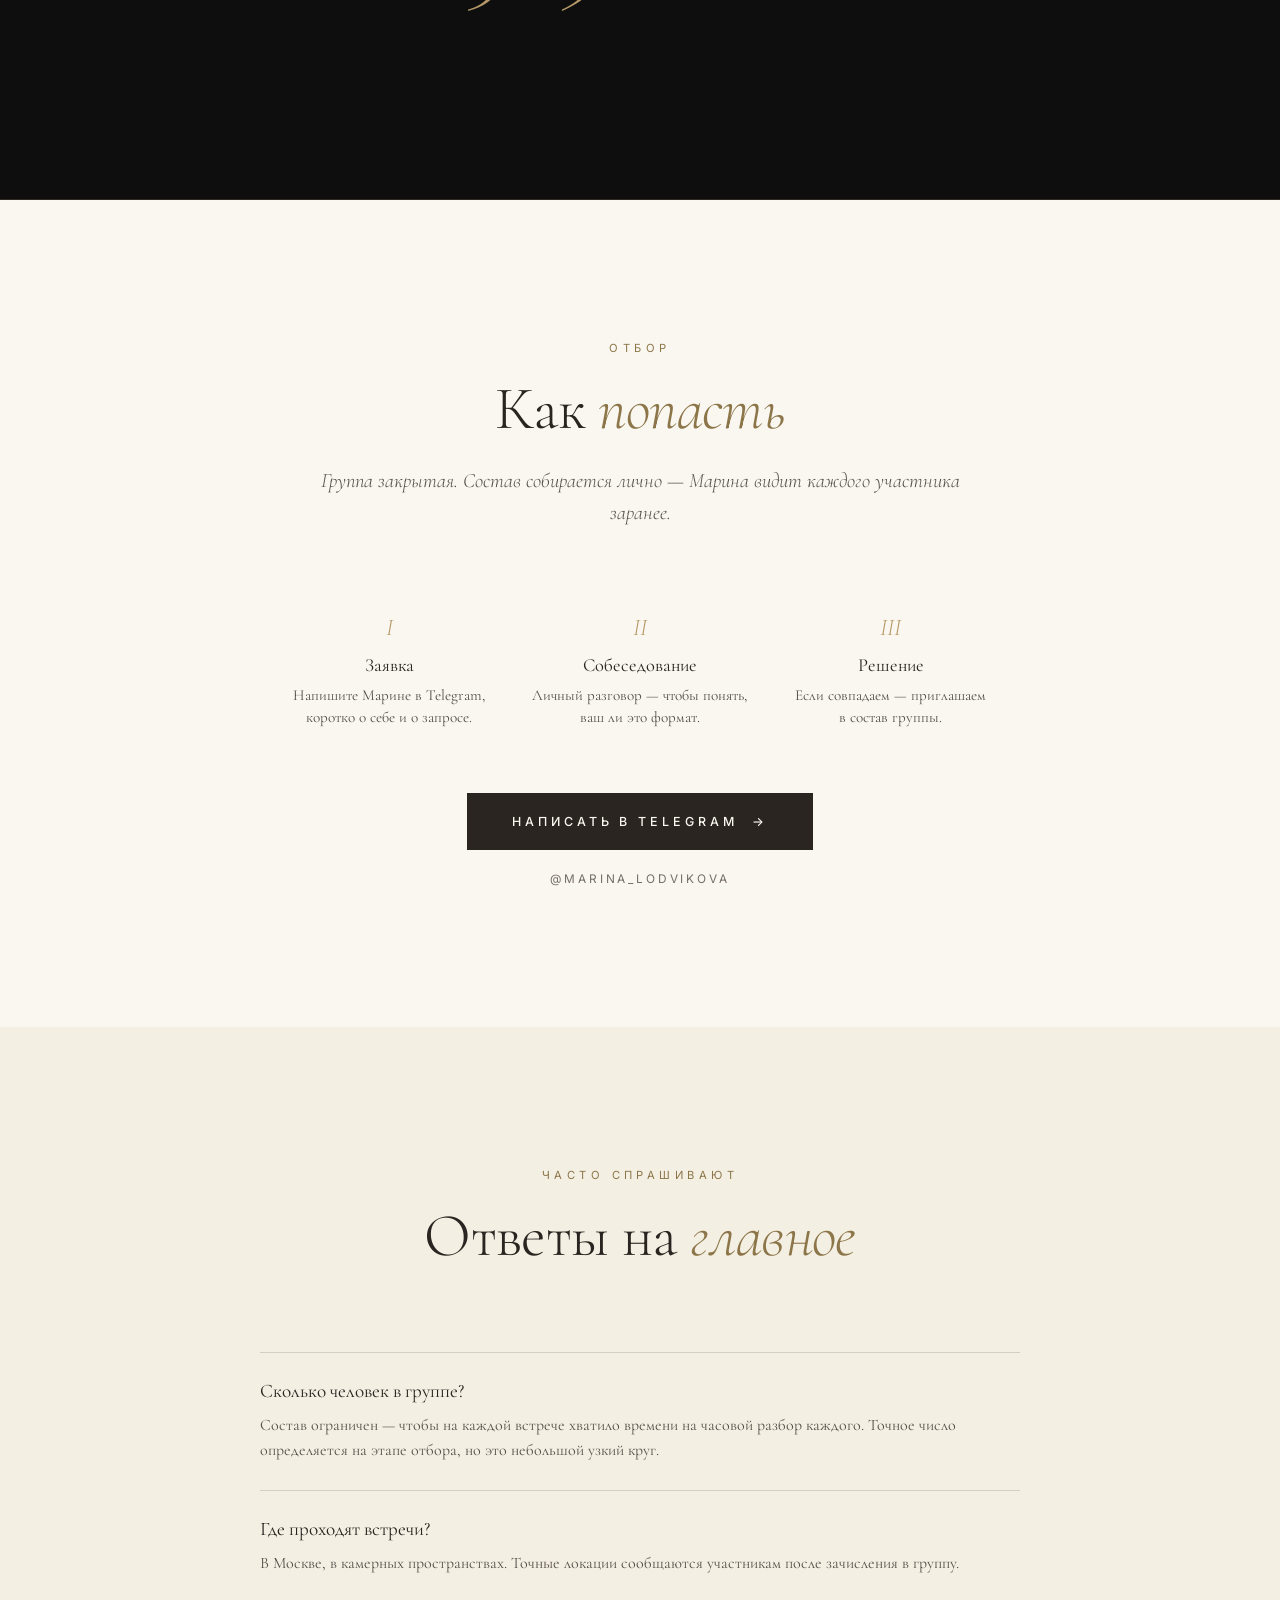
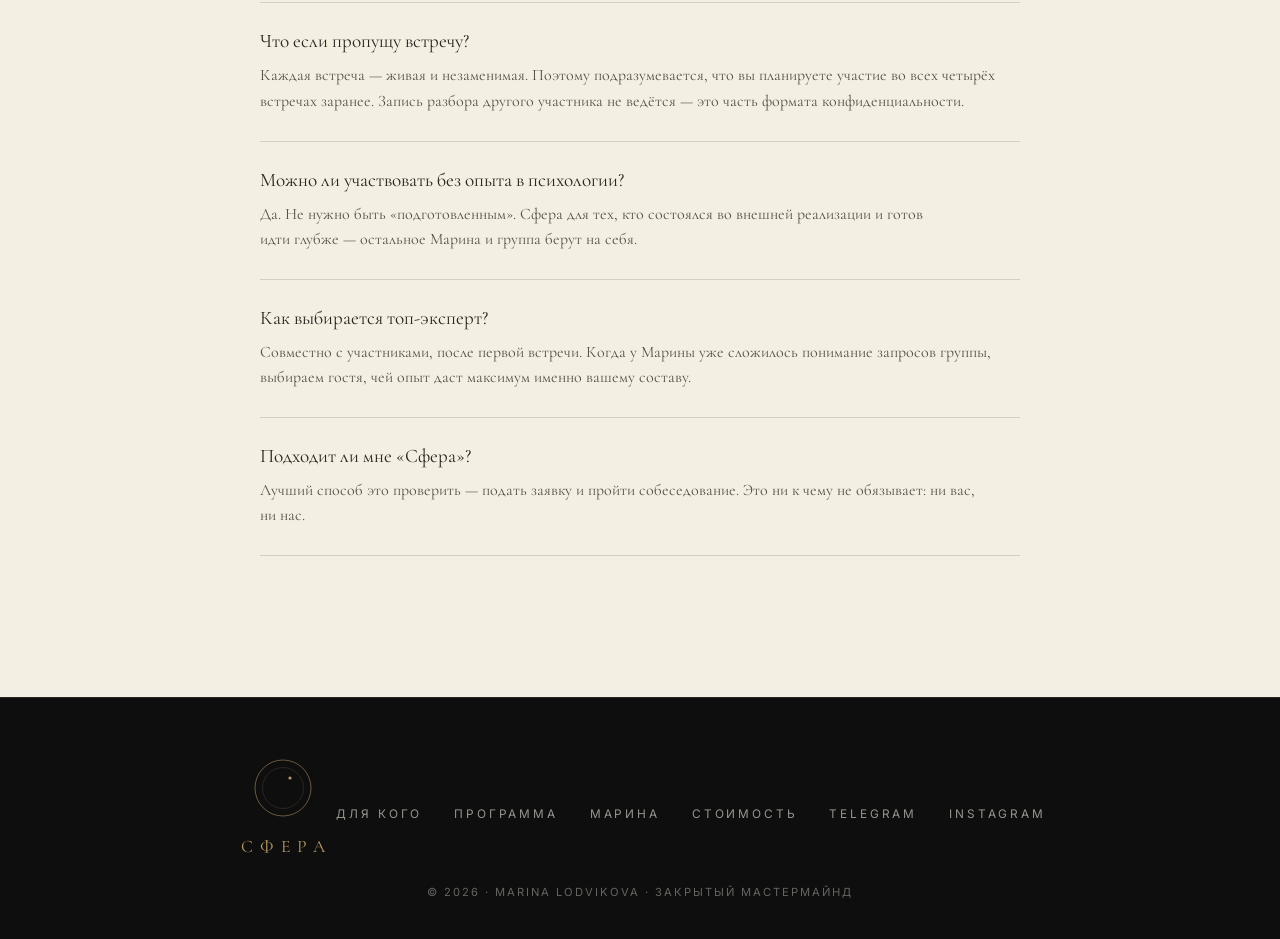
==== commit 0e785664: "правки: TG-ник, цена, мест в наборе — Telegram @Diamondmari → @Marina_Lodvikova везде (nav, hero,   " ====
--- a/index.html
+++ b/index.html
@@ -89,7 +89,7 @@
         <a href="#program">Программа</a>
         <a href="#marina">Марина</a>
         <a href="#price">Стоимость</a>
-        <a href="https://t.me/Diamondmari" target="_blank" rel="noopener" class="nav-cta tg-cta"
+        <a href="https://t.me/Marina_Lodvikova" target="_blank" rel="noopener" class="nav-cta tg-cta"
            data-tg="Здравствуйте, Марина! Прочитал про «Сферу» — хочу запросить приглашение.">Запросить приглашение</a>
       </div>
     </nav>
@@ -134,7 +134,7 @@
         Без&nbsp;шума. Без&nbsp;публичности. <em>Только&nbsp;свои.</em>
       </p>
 
-      <a href="https://t.me/Diamondmari" target="_blank" rel="noopener" class="hero-cta tg-cta"
+      <a href="https://t.me/Marina_Lodvikova" target="_blank" rel="noopener" class="hero-cta tg-cta"
          data-tg="Здравствуйте, Марина! Прочитал про «Сферу». Хочу запросить приглашение — расскажу о себе в личной переписке.">
         Запросить приглашение
         <span class="arrow">→</span>
@@ -152,7 +152,7 @@
 
       <div class="hero-stats">
         <div class="hero-stat">
-          <div class="hero-stat-num">до&nbsp;8</div>
+          <div class="hero-stat-num">до&nbsp;6</div>
           <div class="hero-stat-cap">мест в&nbsp;наборе</div>
         </div>
         <div class="hero-stat">
@@ -405,7 +405,6 @@
       <div class="price-kicker reveal">Стоимость участия</div>
       <div class="price-amount reveal">365&thinsp;000<span class="ruble">₽</span></div>
       <p class="price-frame reveal">
-        365&nbsp;дней&nbsp;— один год.<br/>
         <em>Один взнос&nbsp;— четыре месяца, которые меняют этот год.</em>
       </p>
     </div>
@@ -439,12 +438,12 @@
           </div>
         </div>
 
-        <a href="https://t.me/Diamondmari" target="_blank" rel="noopener" class="apply-cta tg-cta"
+        <a href="https://t.me/Marina_Lodvikova" target="_blank" rel="noopener" class="apply-cta tg-cta"
            data-tg="Здравствуйте, Марина! Прочитал про «Сферу». Хочу подать заявку.&#10;&#10;Коротко о себе:&#10;— чем занимаюсь:&#10;— что хочу проработать в четырёх месяцах:">
           Написать в&nbsp;Telegram
           <span class="arrow">→</span>
         </a>
-        <span class="apply-note">@Diamondmari</span>
+        <span class="apply-note">@Marina_Lodvikova</span>
       </div>
     </div>
   </section>
@@ -507,7 +506,7 @@
         <a href="#program">Программа</a>
         <a href="#marina">Марина</a>
         <a href="#price">Стоимость</a>
-        <a href="https://t.me/Diamondmari" class="tg-cta" target="_blank" rel="noopener"
+        <a href="https://t.me/Marina_Lodvikova" class="tg-cta" target="_blank" rel="noopener"
            data-tg="Здравствуйте, Марина! Хочу подать заявку в «Сферу».">Telegram</a>
         <a href="https://instagram.com/marina_brilka" target="_blank" rel="noopener">Instagram</a>
       </div>
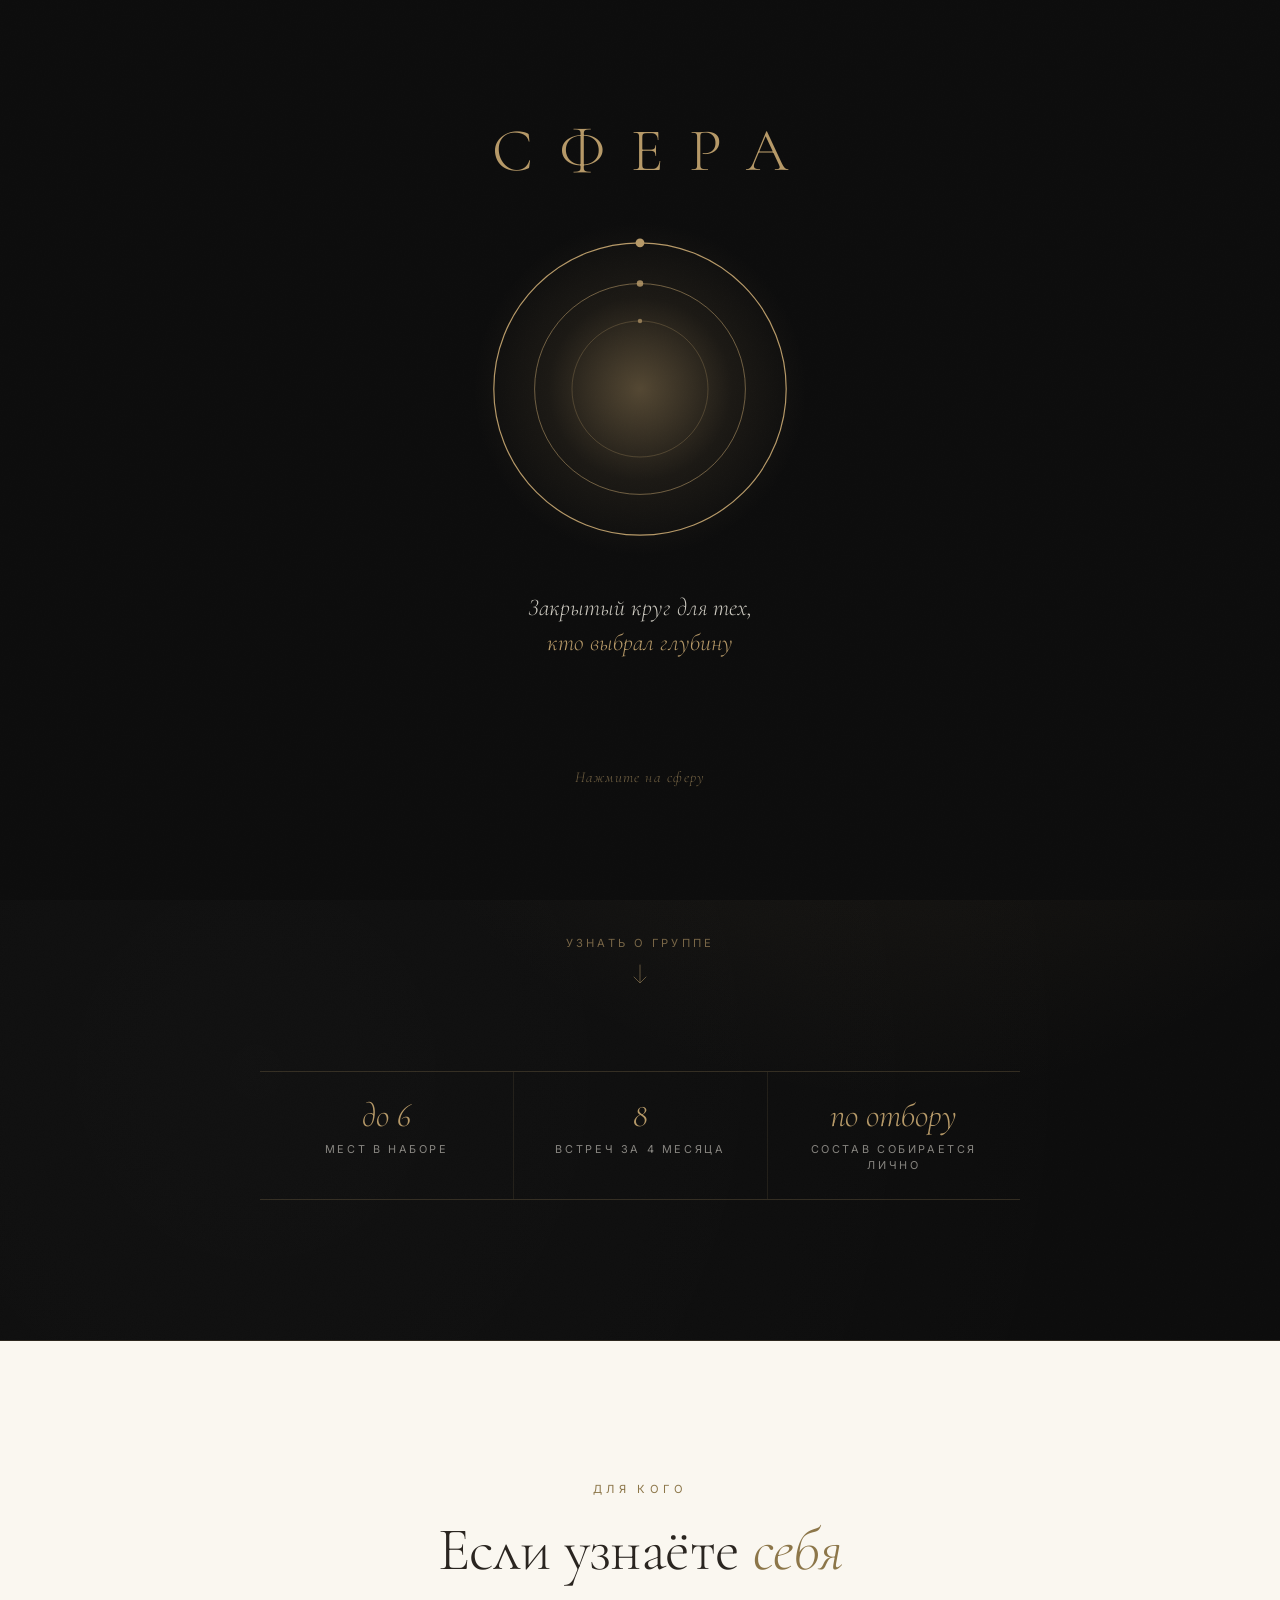
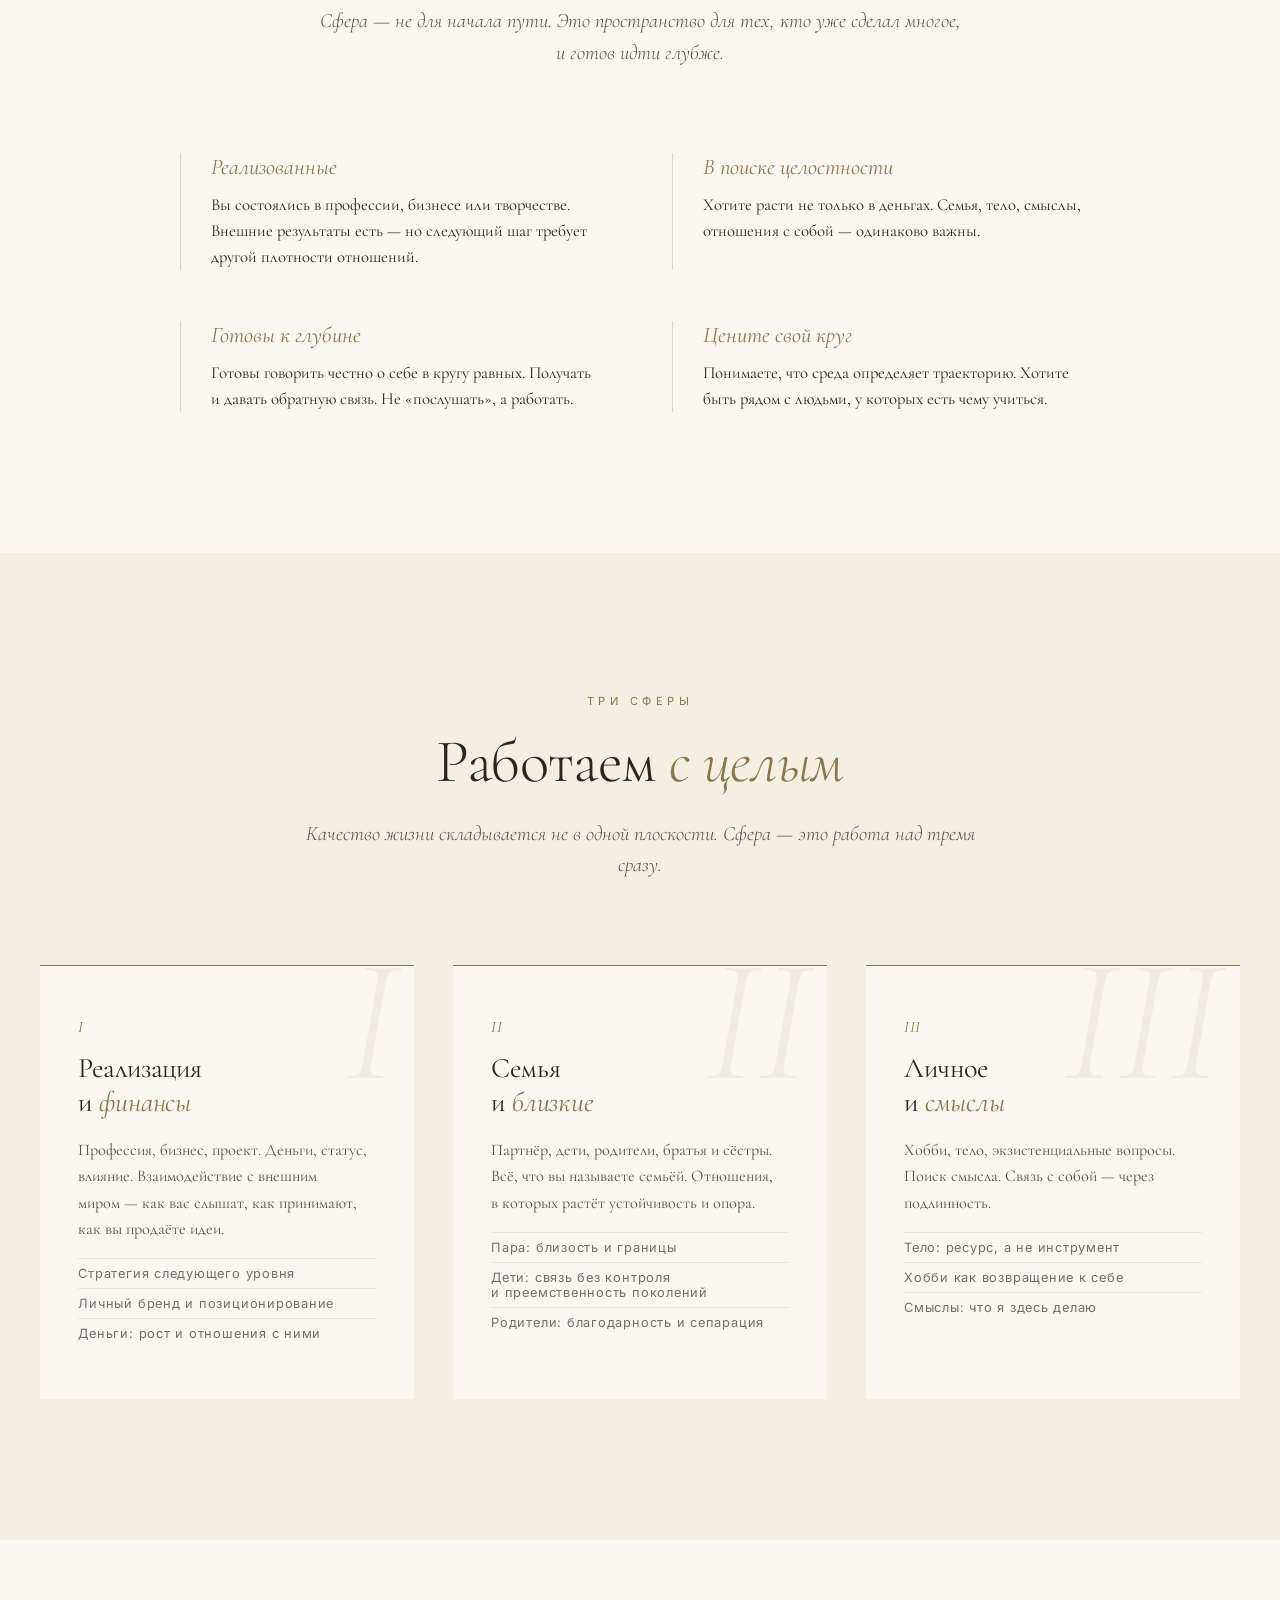
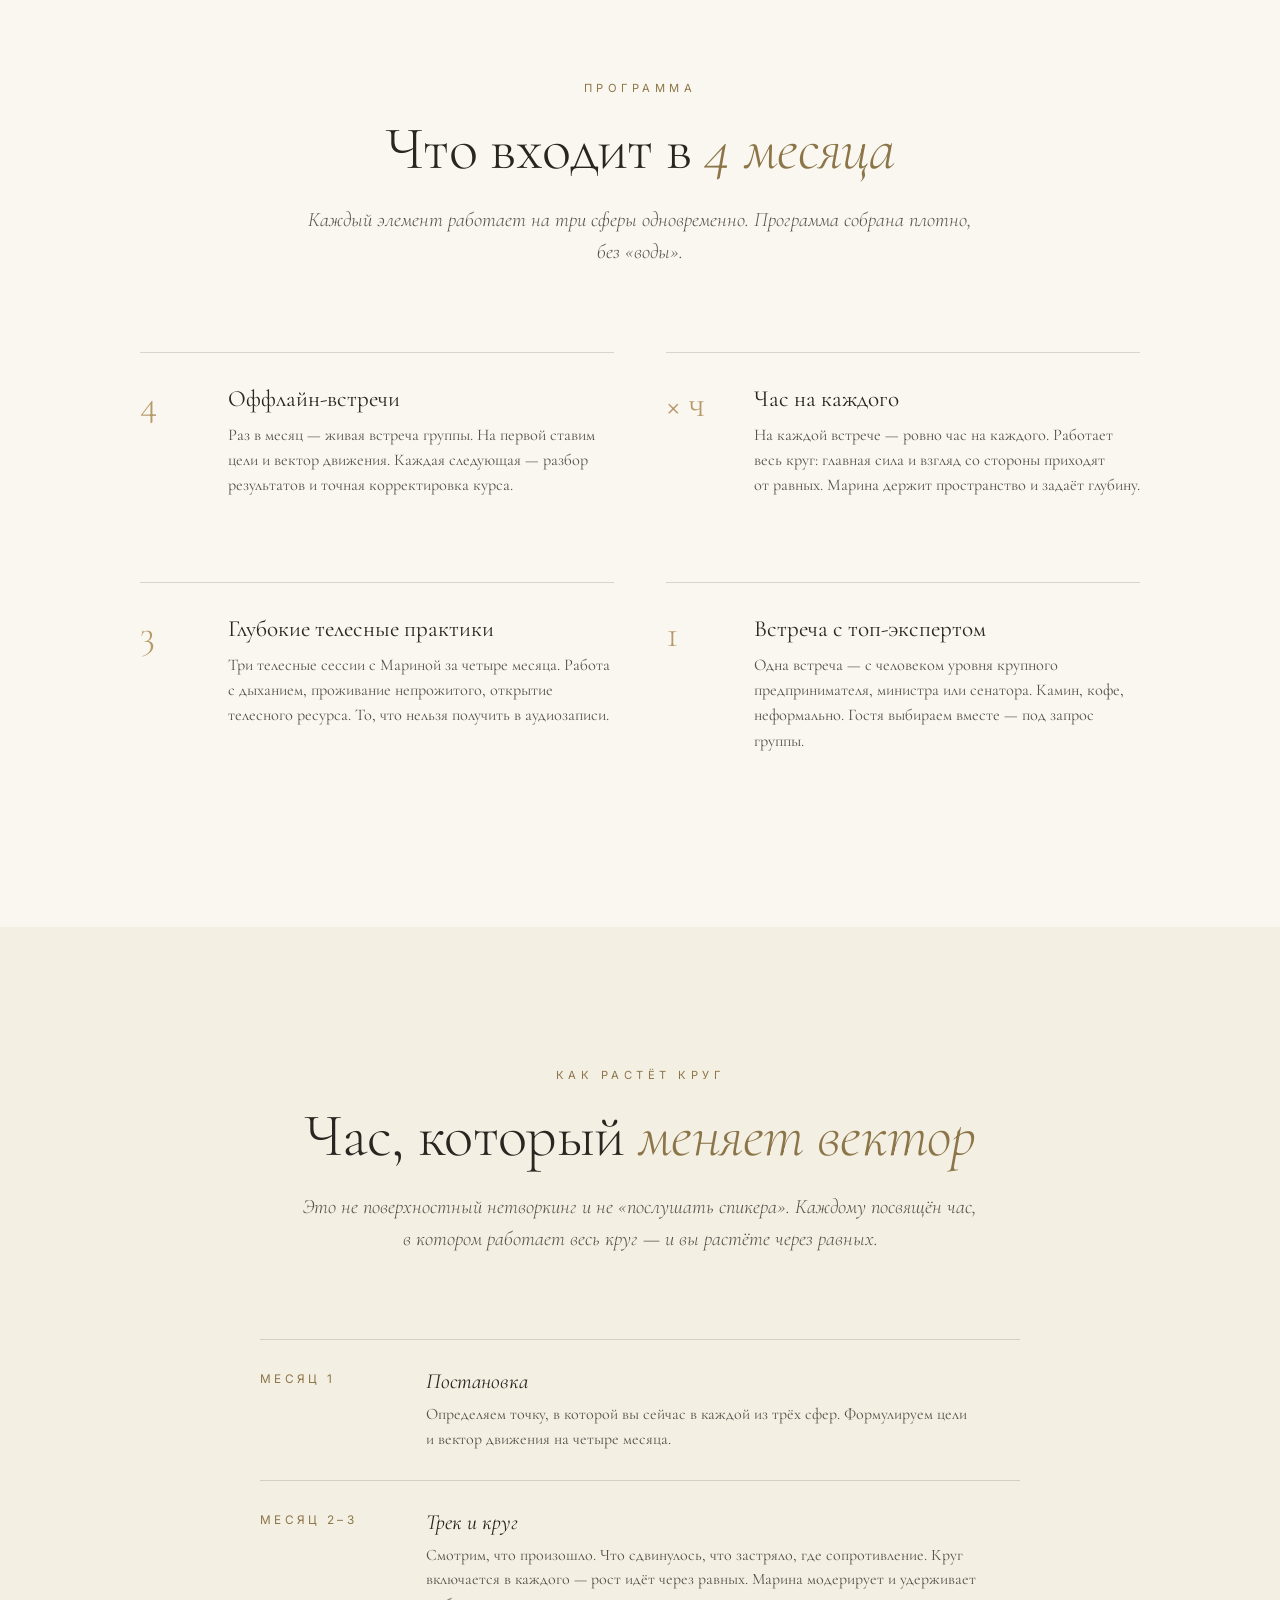
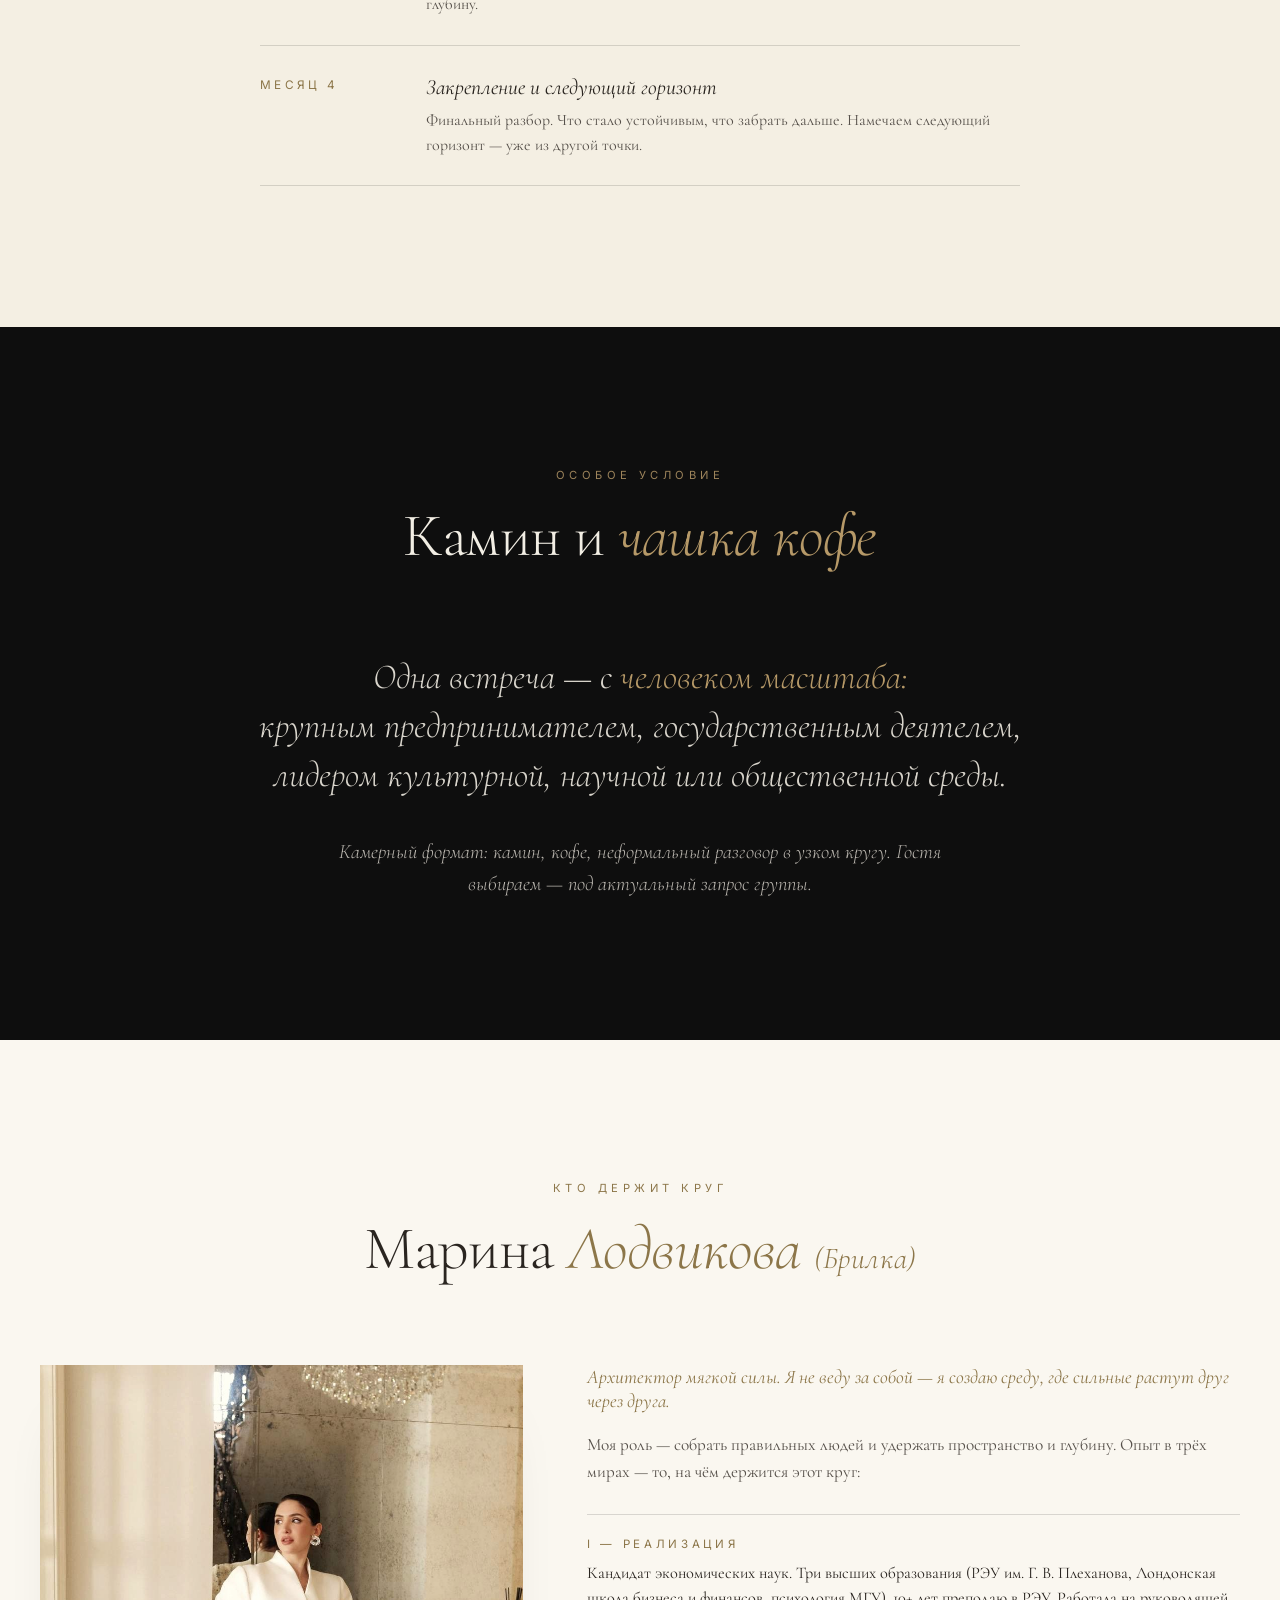
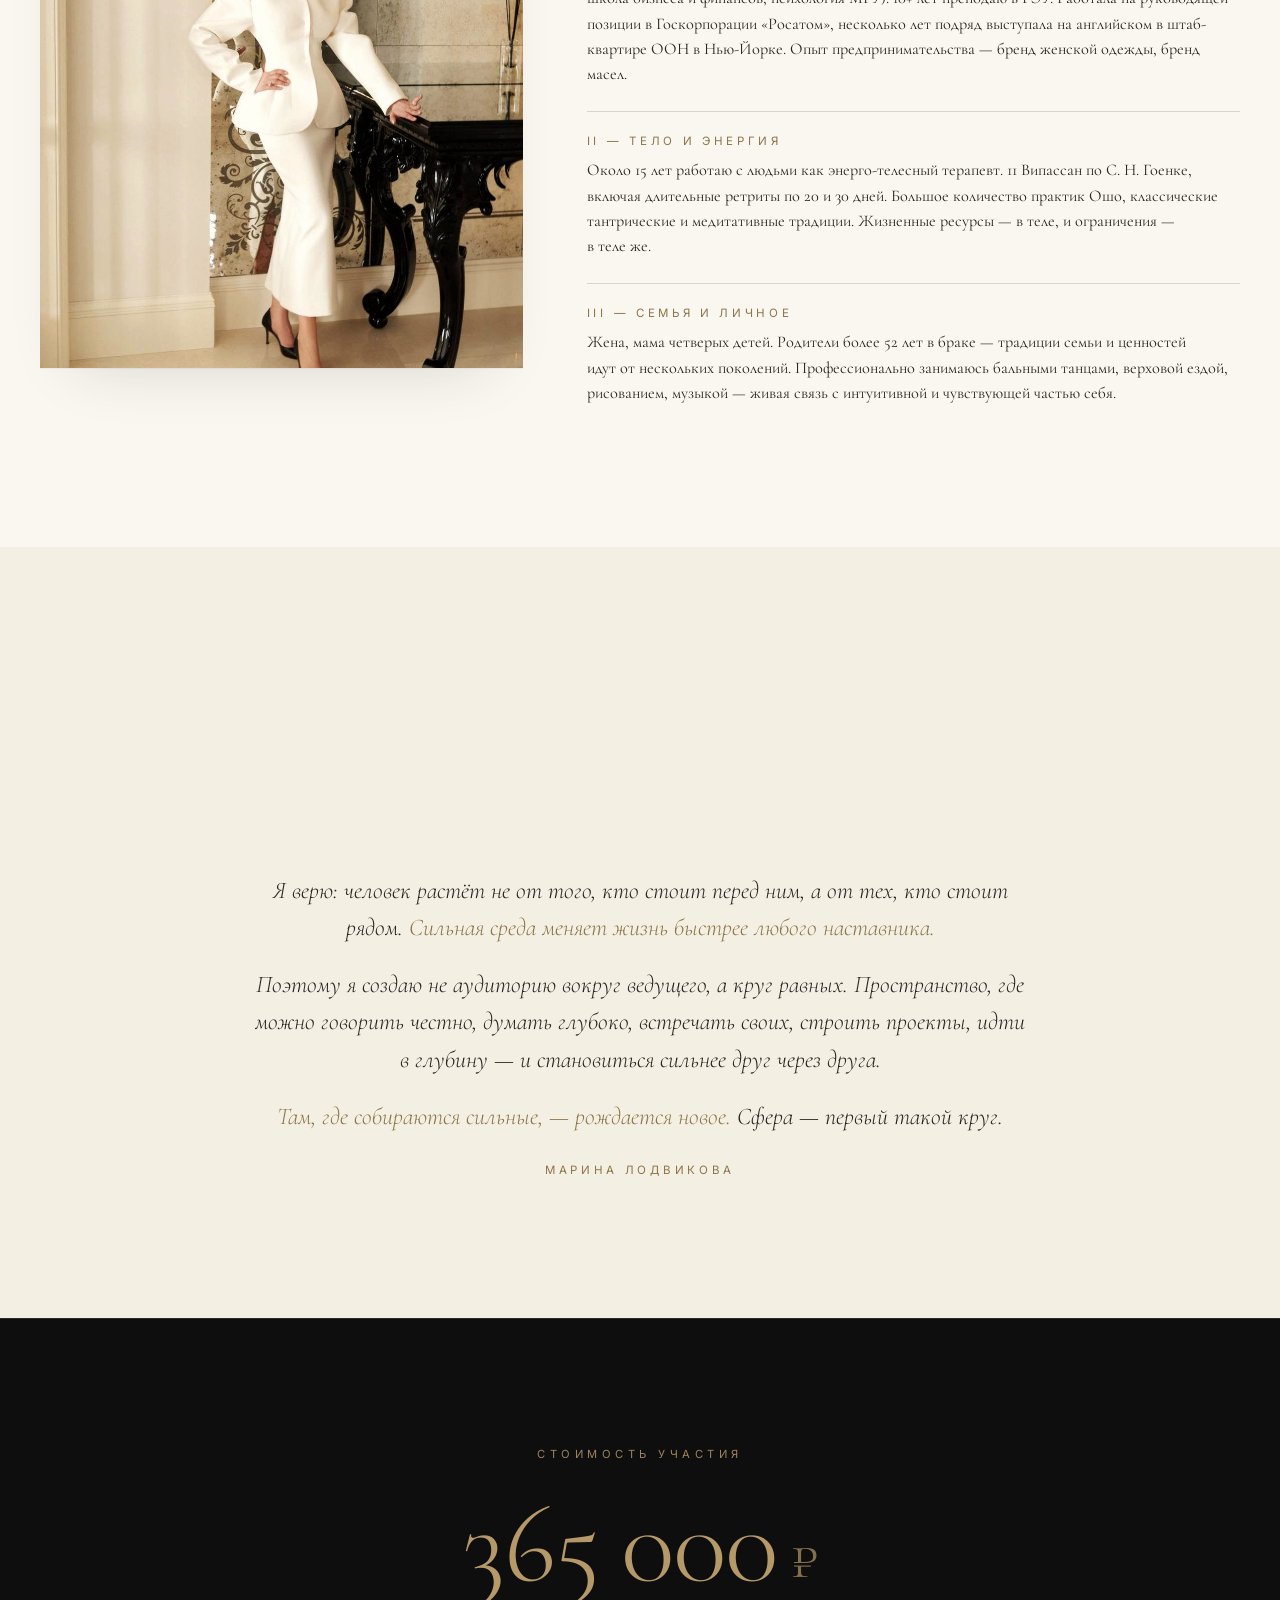
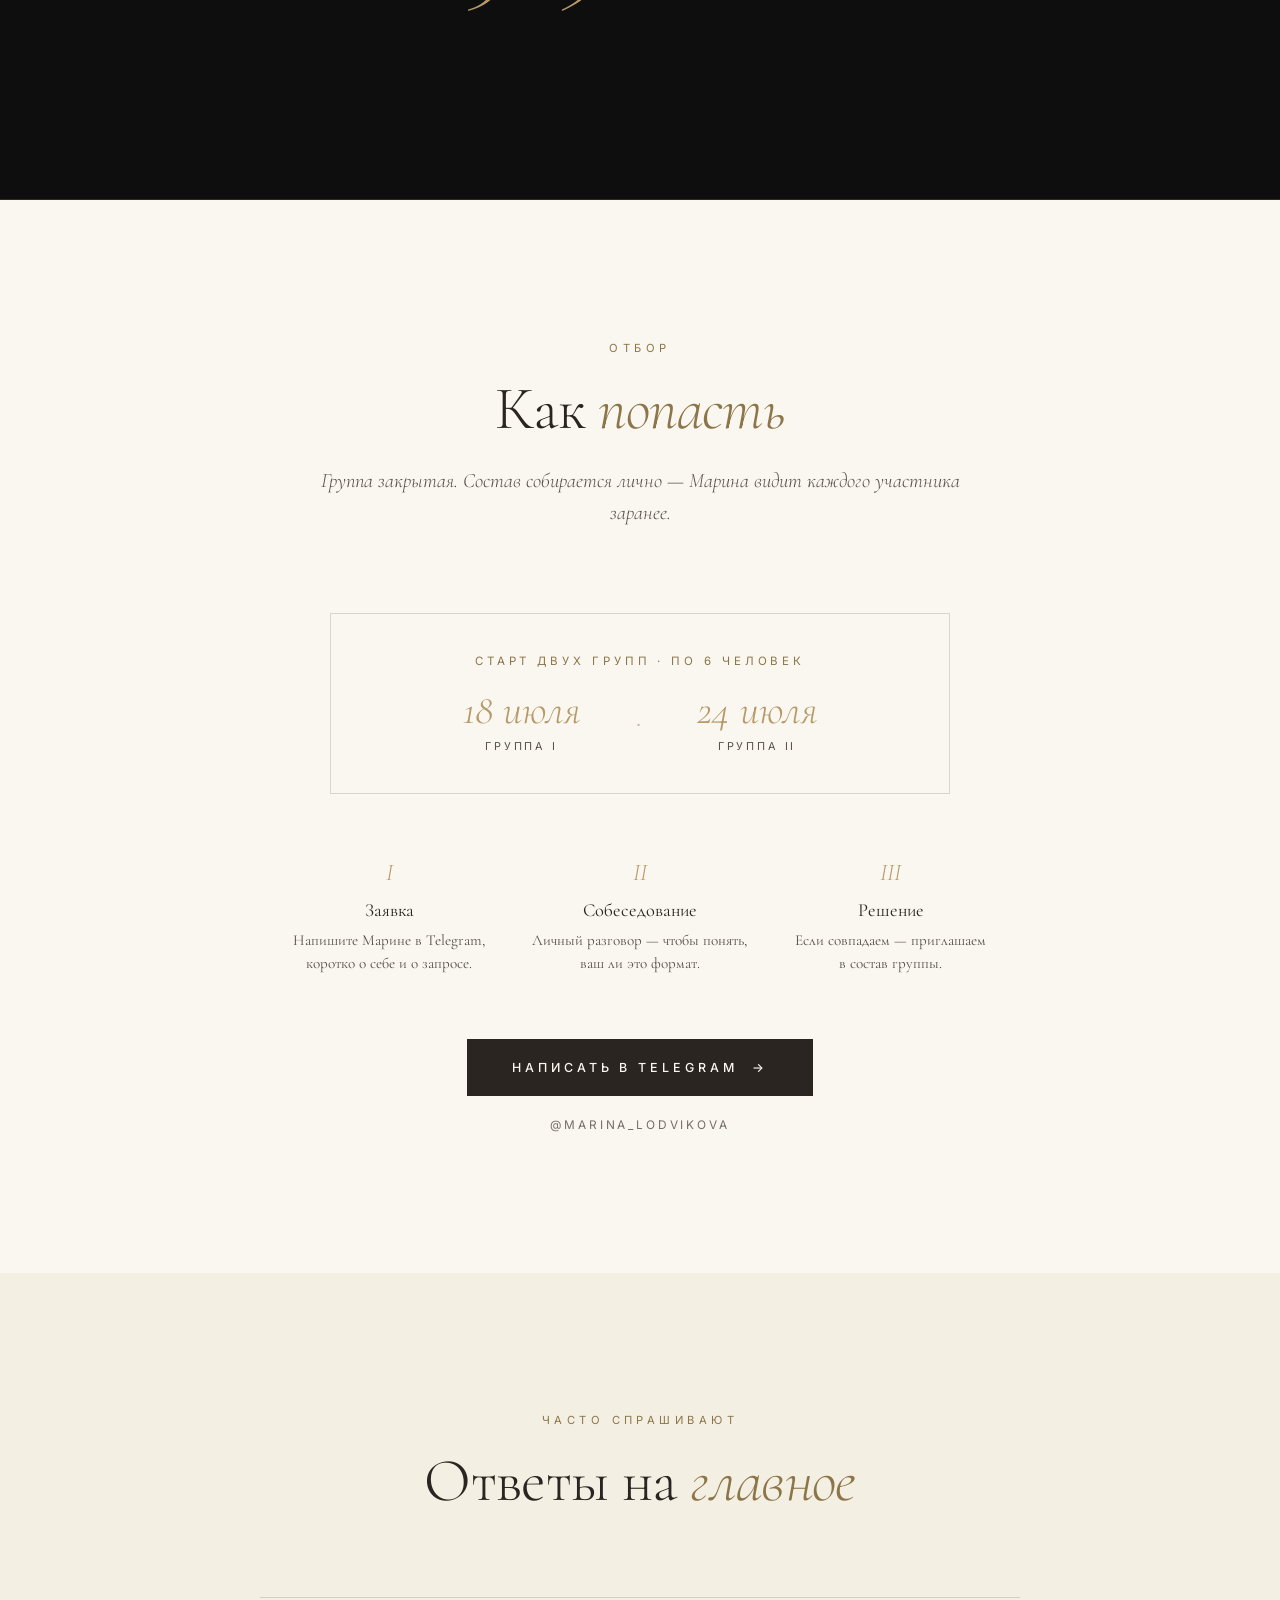
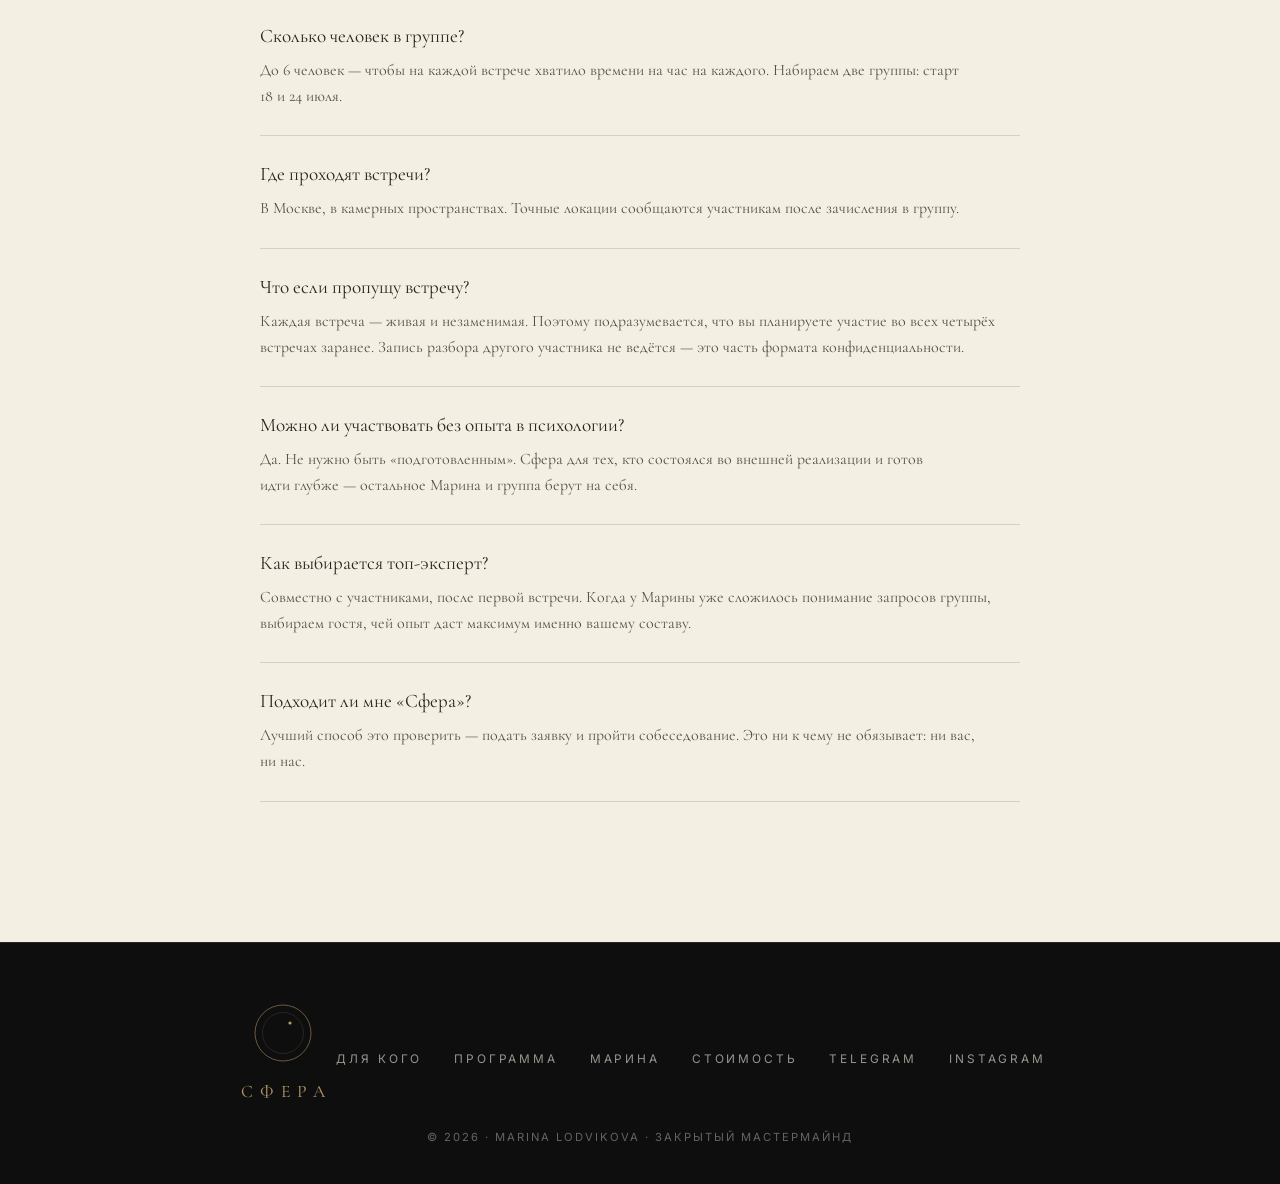
==== commit 8ea23ec0: "добавлены даты старта 2 групп + «8 встреч» — Новый блок «Старт двух групп · по 6 человек» в секции «" ====
--- a/index.html
+++ b/index.html
@@ -14,7 +14,7 @@
   <link rel="preconnect" href="https://fonts.googleapis.com" />
   <link rel="preconnect" href="https://fonts.gstatic.com" crossorigin />
   <link href="https://fonts.googleapis.com/css2?family=Cormorant+Garamond:ital,wght@0,300;0,400;0,500;1,300;1,400;1,500&family=Inter:wght@300;400;500&display=swap" rel="stylesheet" />
-  <link rel="stylesheet" href="/styles.css?v=18" />
+  <link rel="stylesheet" href="/styles.css?v=19" />
   <link rel="icon" type="image/svg+xml" href="/favicon.svg" />
   <meta name="theme-color" content="#0E0E0E" />
 
@@ -156,8 +156,8 @@
           <div class="hero-stat-cap">мест в&nbsp;наборе</div>
         </div>
         <div class="hero-stat">
-          <div class="hero-stat-num">4</div>
-          <div class="hero-stat-cap">оффлайн-встречи · Москва</div>
+          <div class="hero-stat-num">8</div>
+          <div class="hero-stat-cap">встреч за&nbsp;4&nbsp;месяца</div>
         </div>
         <div class="hero-stat">
           <div class="hero-stat-num">по&nbsp;отбору</div>
@@ -419,6 +419,21 @@
         <p class="section-lede">Группа закрытая. Состав собирается лично&nbsp;— Марина видит каждого участника заранее.</p>
       </div>
 
+      <div class="launch reveal">
+        <div class="launch-label">Старт двух групп · по&nbsp;6&nbsp;человек</div>
+        <div class="launch-dates">
+          <div class="launch-date">
+            <div class="launch-date-num">18 июля</div>
+            <div class="launch-date-cap">Группа I</div>
+          </div>
+          <div class="launch-sep">·</div>
+          <div class="launch-date">
+            <div class="launch-date-num">24 июля</div>
+            <div class="launch-date-cap">Группа II</div>
+          </div>
+        </div>
+      </div>
+
       <div class="apply reveal">
         <div class="apply-steps">
           <div class="apply-step">
@@ -459,7 +474,7 @@
       <div class="faq reveal">
         <div class="faq-item">
           <h3>Сколько человек в&nbsp;группе?</h3>
-          <p>Состав ограничен&nbsp;— чтобы&nbsp;на&nbsp;каждой встрече хватило времени на&nbsp;часовой разбор каждого. Точное число определяется на&nbsp;этапе отбора, но&nbsp;это&nbsp;небольшой узкий круг.</p>
+          <p>До&nbsp;6&nbsp;человек&nbsp;— чтобы&nbsp;на&nbsp;каждой встрече хватило времени на&nbsp;час на&nbsp;каждого. Набираем две группы: старт 18&nbsp;и&nbsp;24&nbsp;июля.</p>
         </div>
 
         <div class="faq-item">
--- a/styles.css
+++ b/styles.css
@@ -923,6 +923,52 @@
 }
 
 /* ─── КАК ПОПАСТЬ ─── */
+/* ─── Старт двух групп ─── */
+.launch {
+  max-width: 620px;
+  margin: 0 auto clamp(40px, 6vw, 64px);
+  text-align: center;
+  padding: clamp(28px, 4vw, 40px) clamp(24px, 4vw, 48px);
+  border: 1px solid var(--hairline);
+  background: var(--ivory);
+}
+.launch-label {
+  font-family: var(--sans);
+  font-size: 0.72rem;
+  letter-spacing: 0.34em;
+  text-transform: uppercase;
+  color: var(--gold-soft);
+  margin-bottom: 22px;
+}
+.launch-dates {
+  display: flex;
+  align-items: center;
+  justify-content: center;
+  gap: clamp(24px, 5vw, 56px);
+}
+.launch-date-num {
+  font-family: var(--serif);
+  font-weight: 300;
+  font-style: italic;
+  font-size: clamp(1.8rem, 3.4vw, 2.6rem);
+  color: var(--gold);
+  line-height: 1;
+  margin-bottom: 8px;
+}
+.launch-date-cap {
+  font-family: var(--sans);
+  font-size: 0.68rem;
+  letter-spacing: 0.26em;
+  text-transform: uppercase;
+  color: var(--graphite-2);
+}
+.launch-sep {
+  font-family: var(--serif);
+  font-size: 1.6rem;
+  color: var(--gold-soft);
+  opacity: 0.5;
+}
+
 .apply {
   text-align: center;
   max-width: 720px;
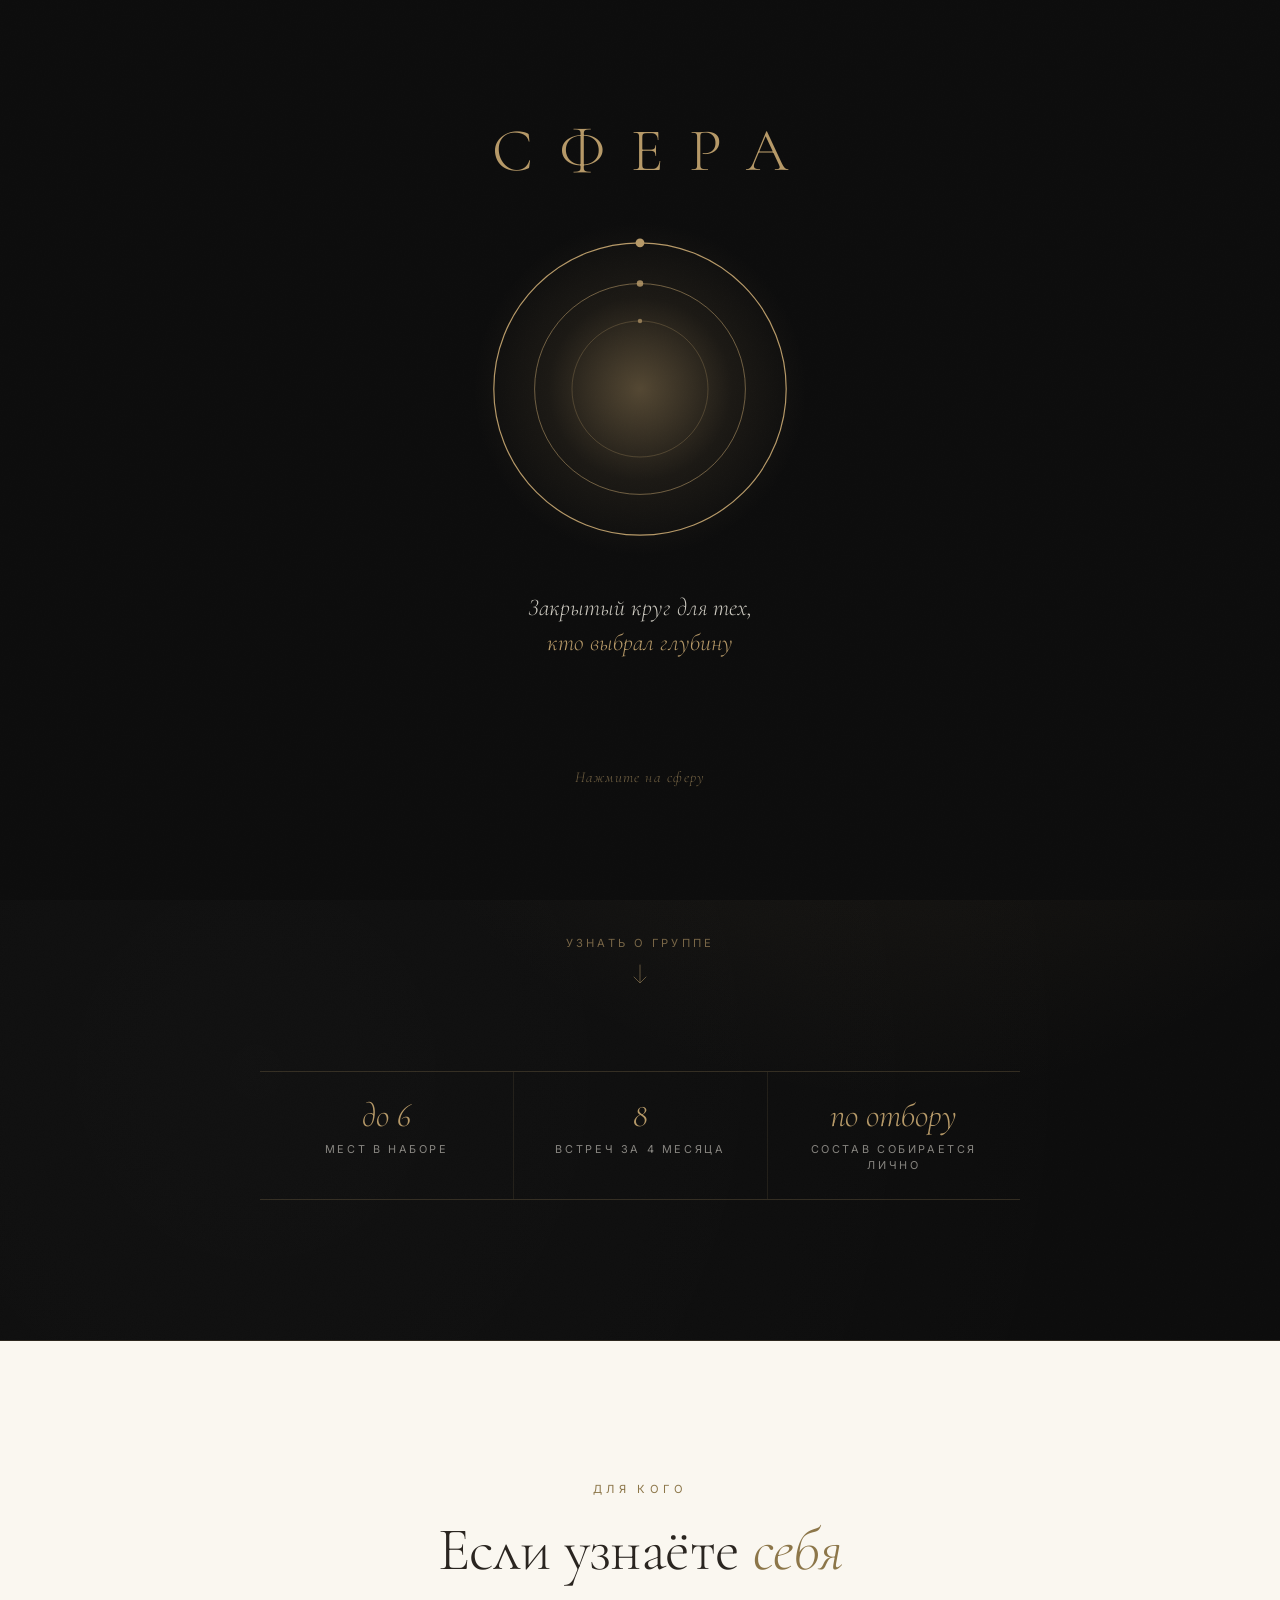
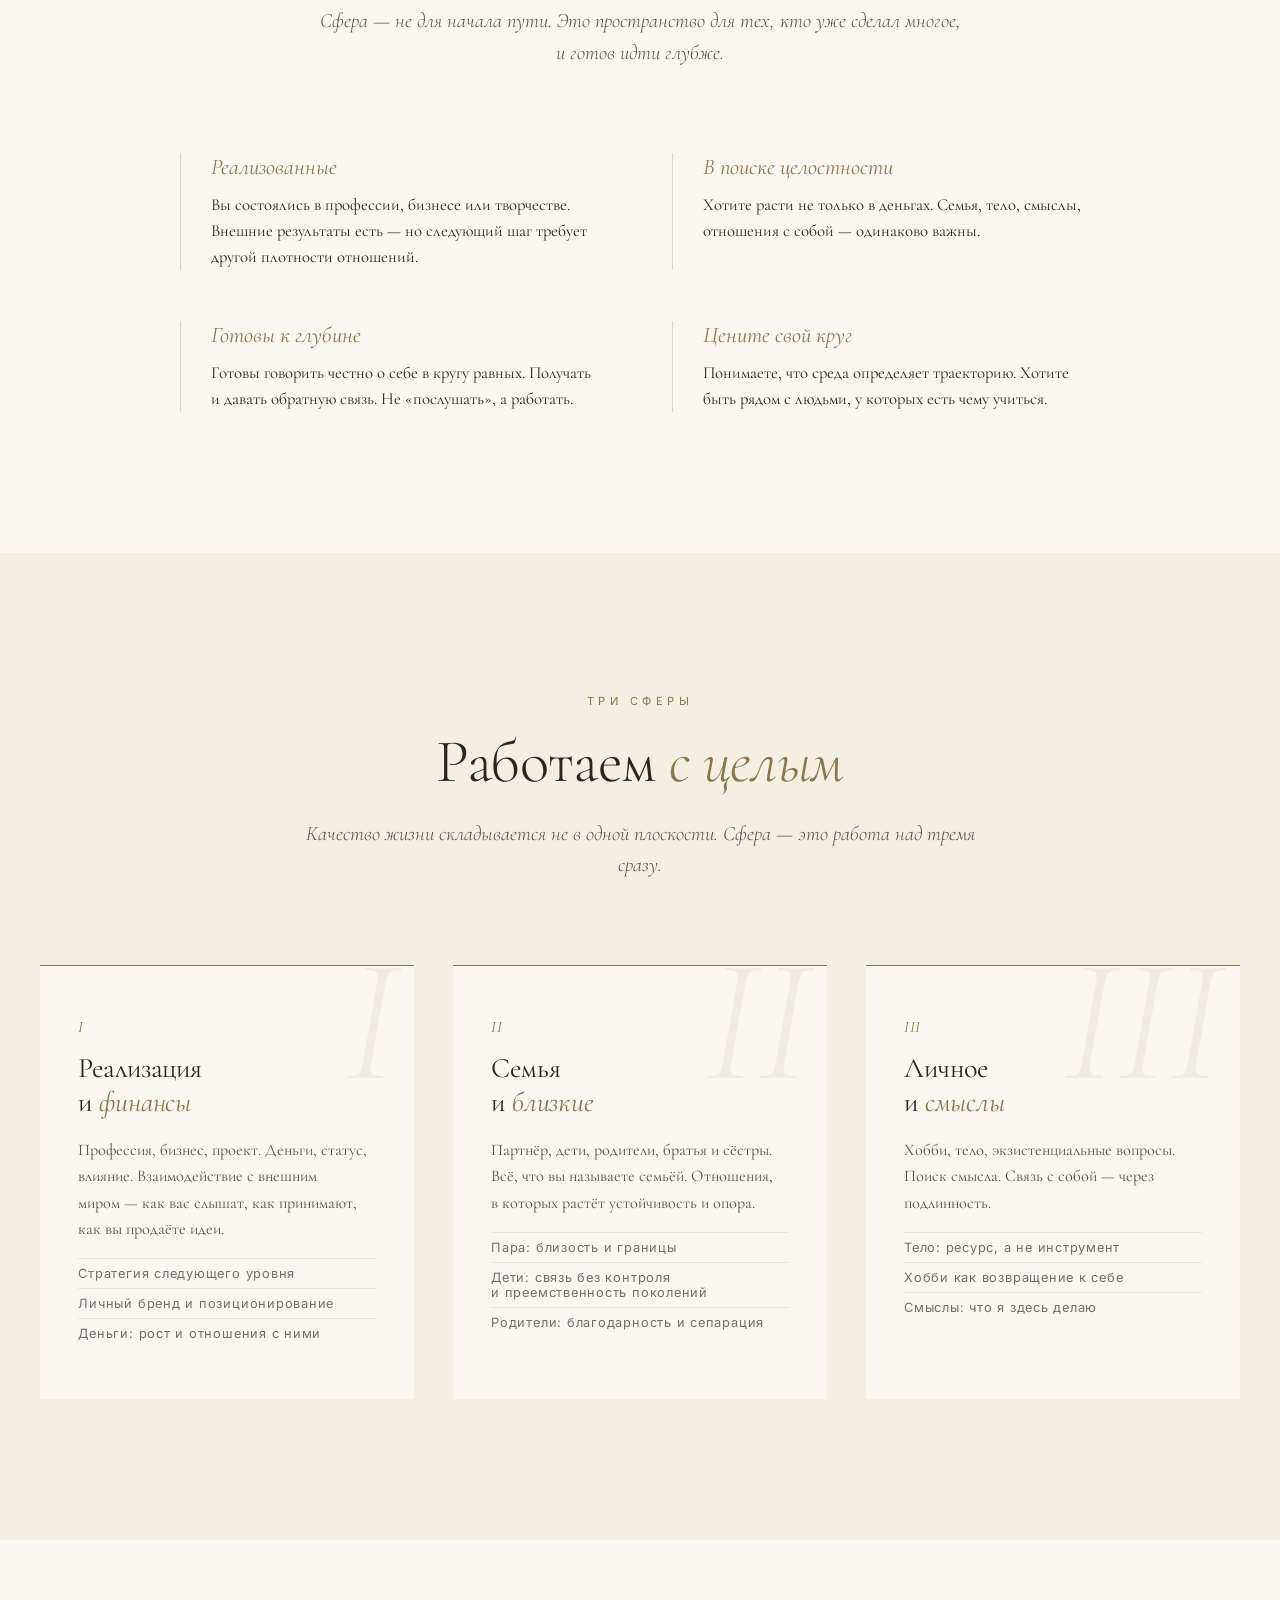
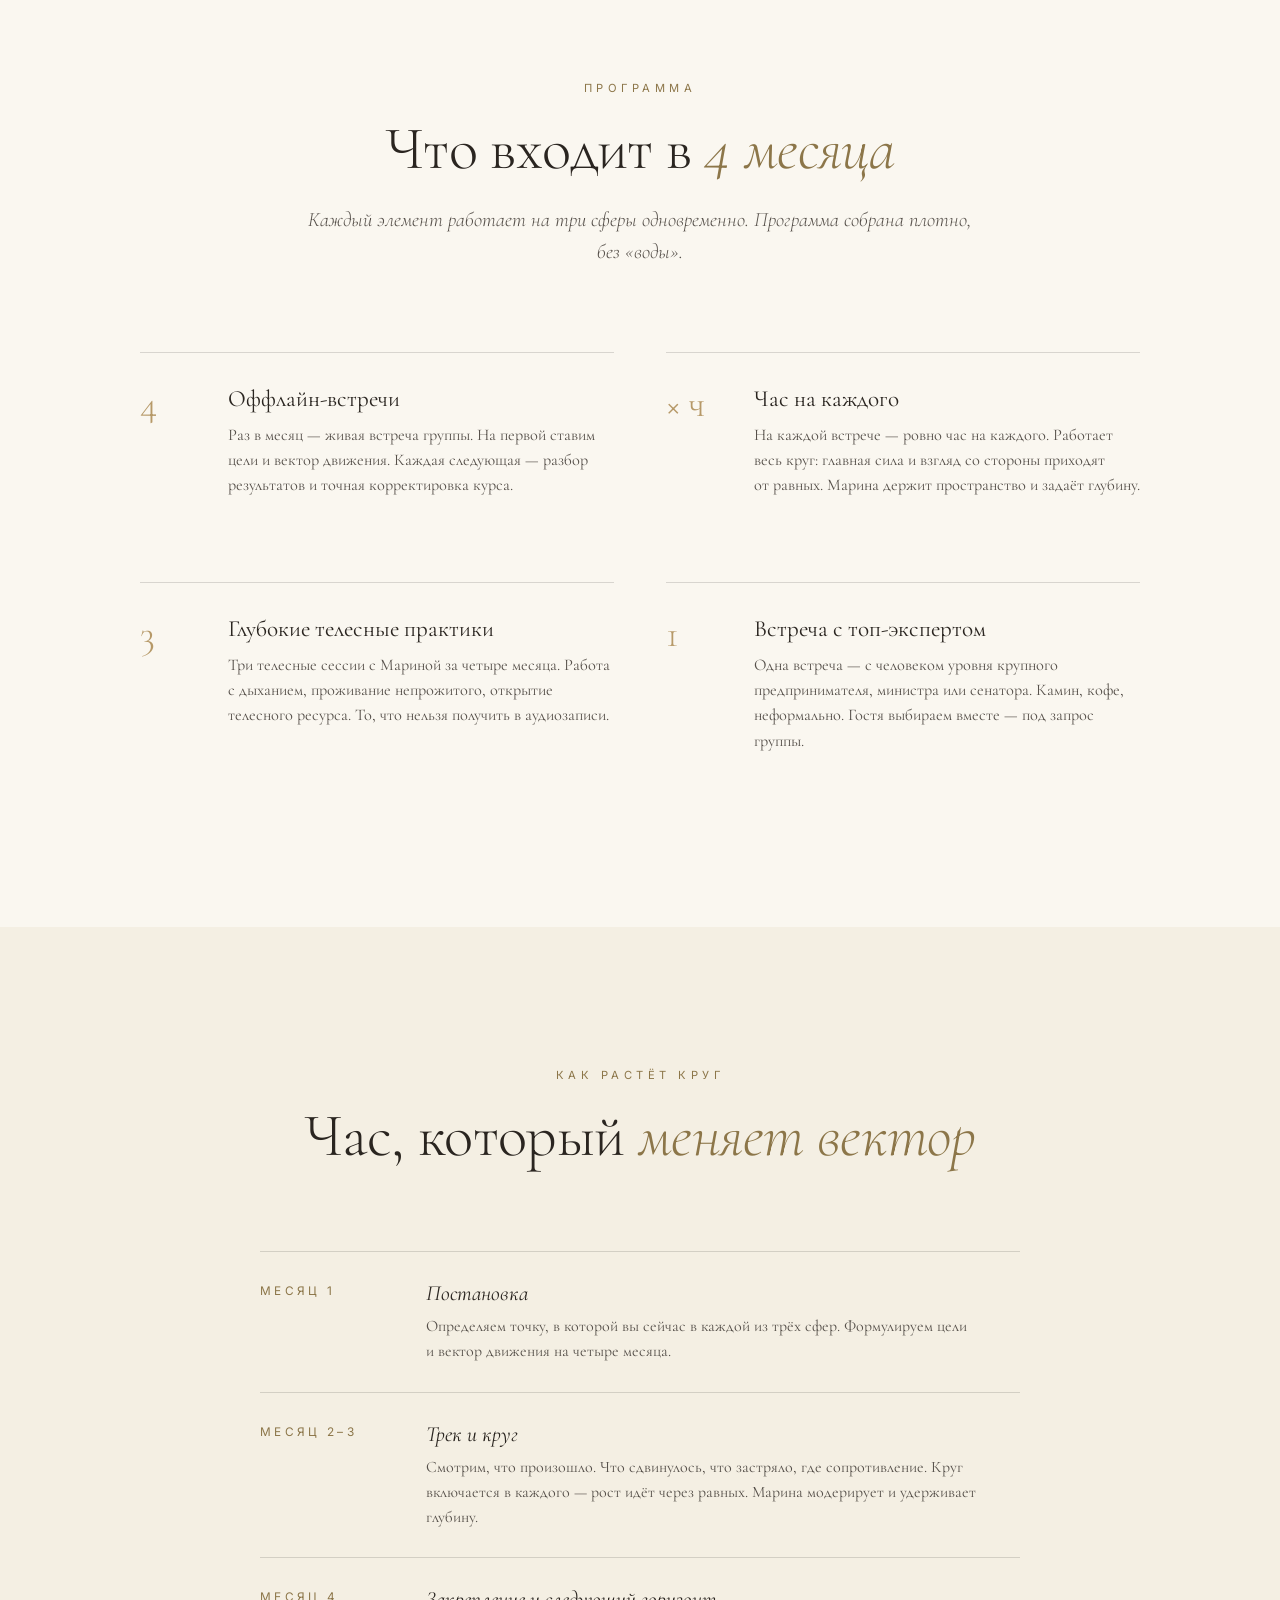
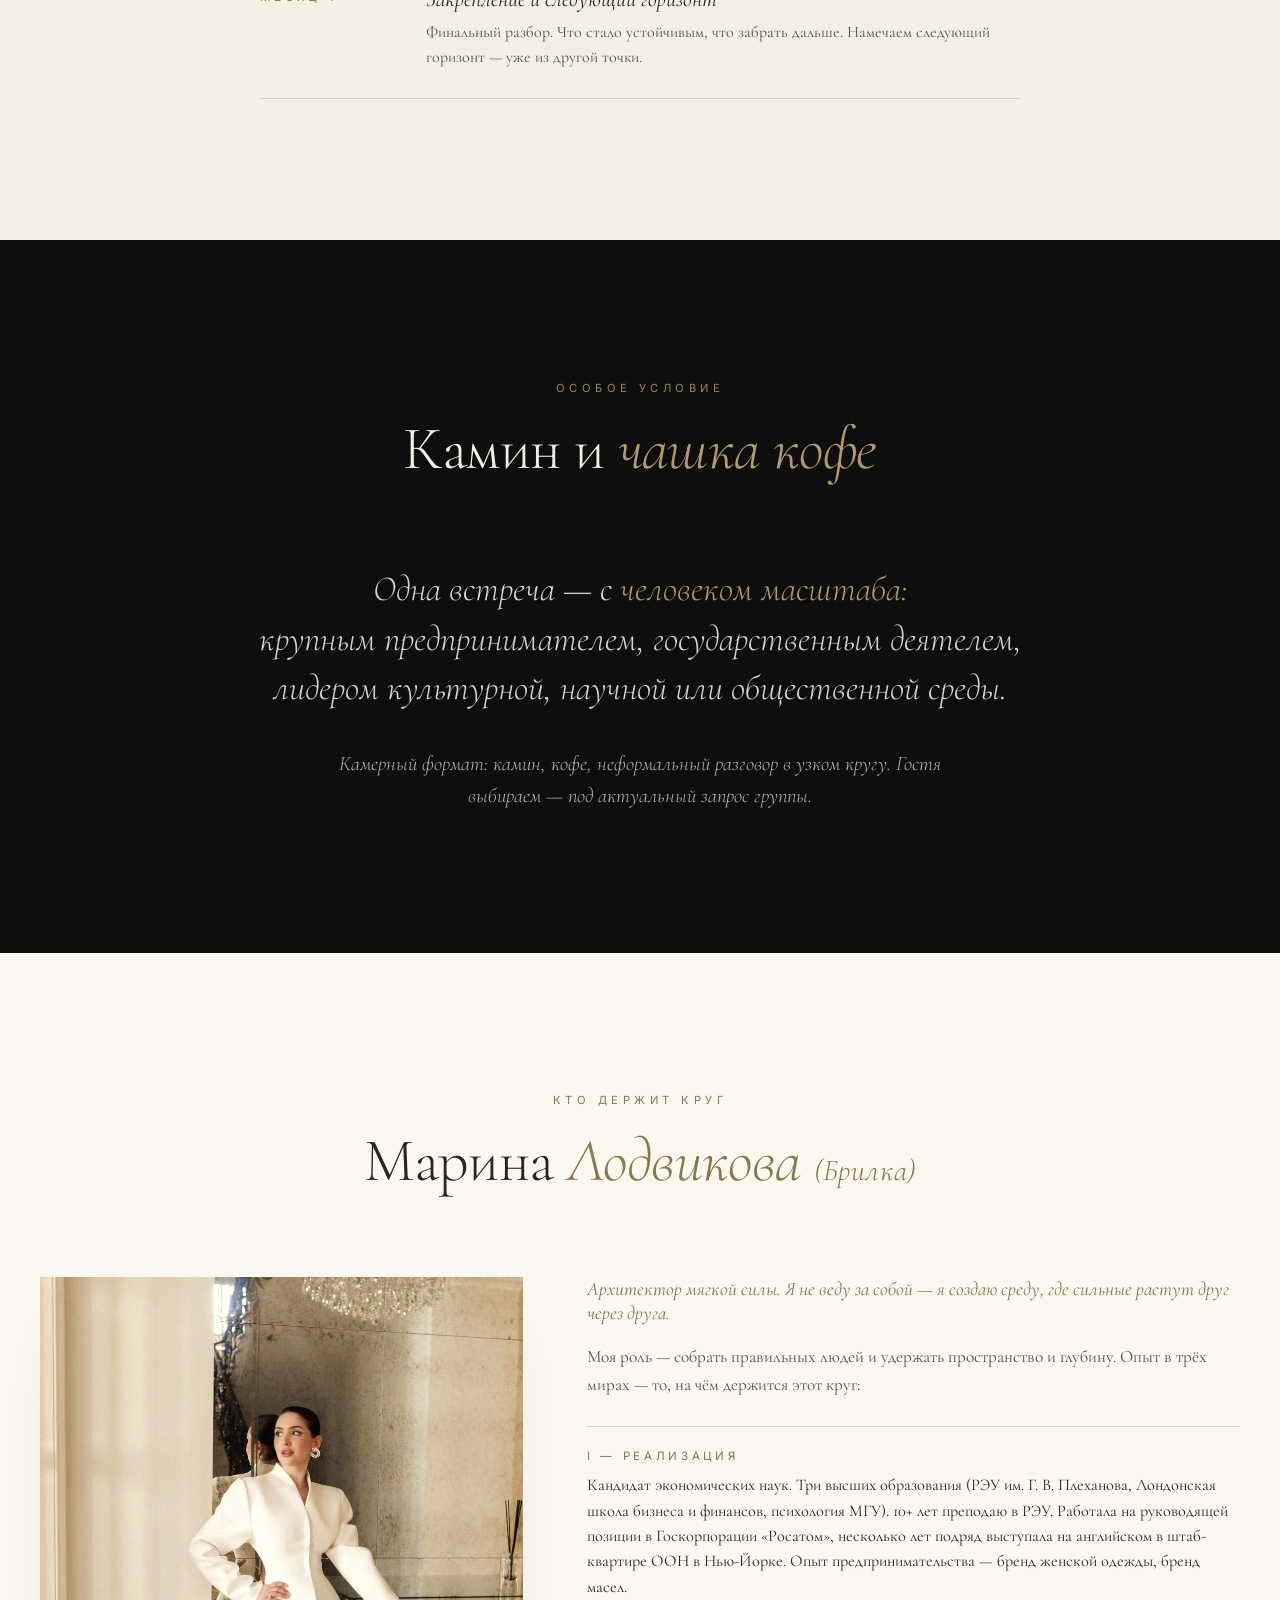
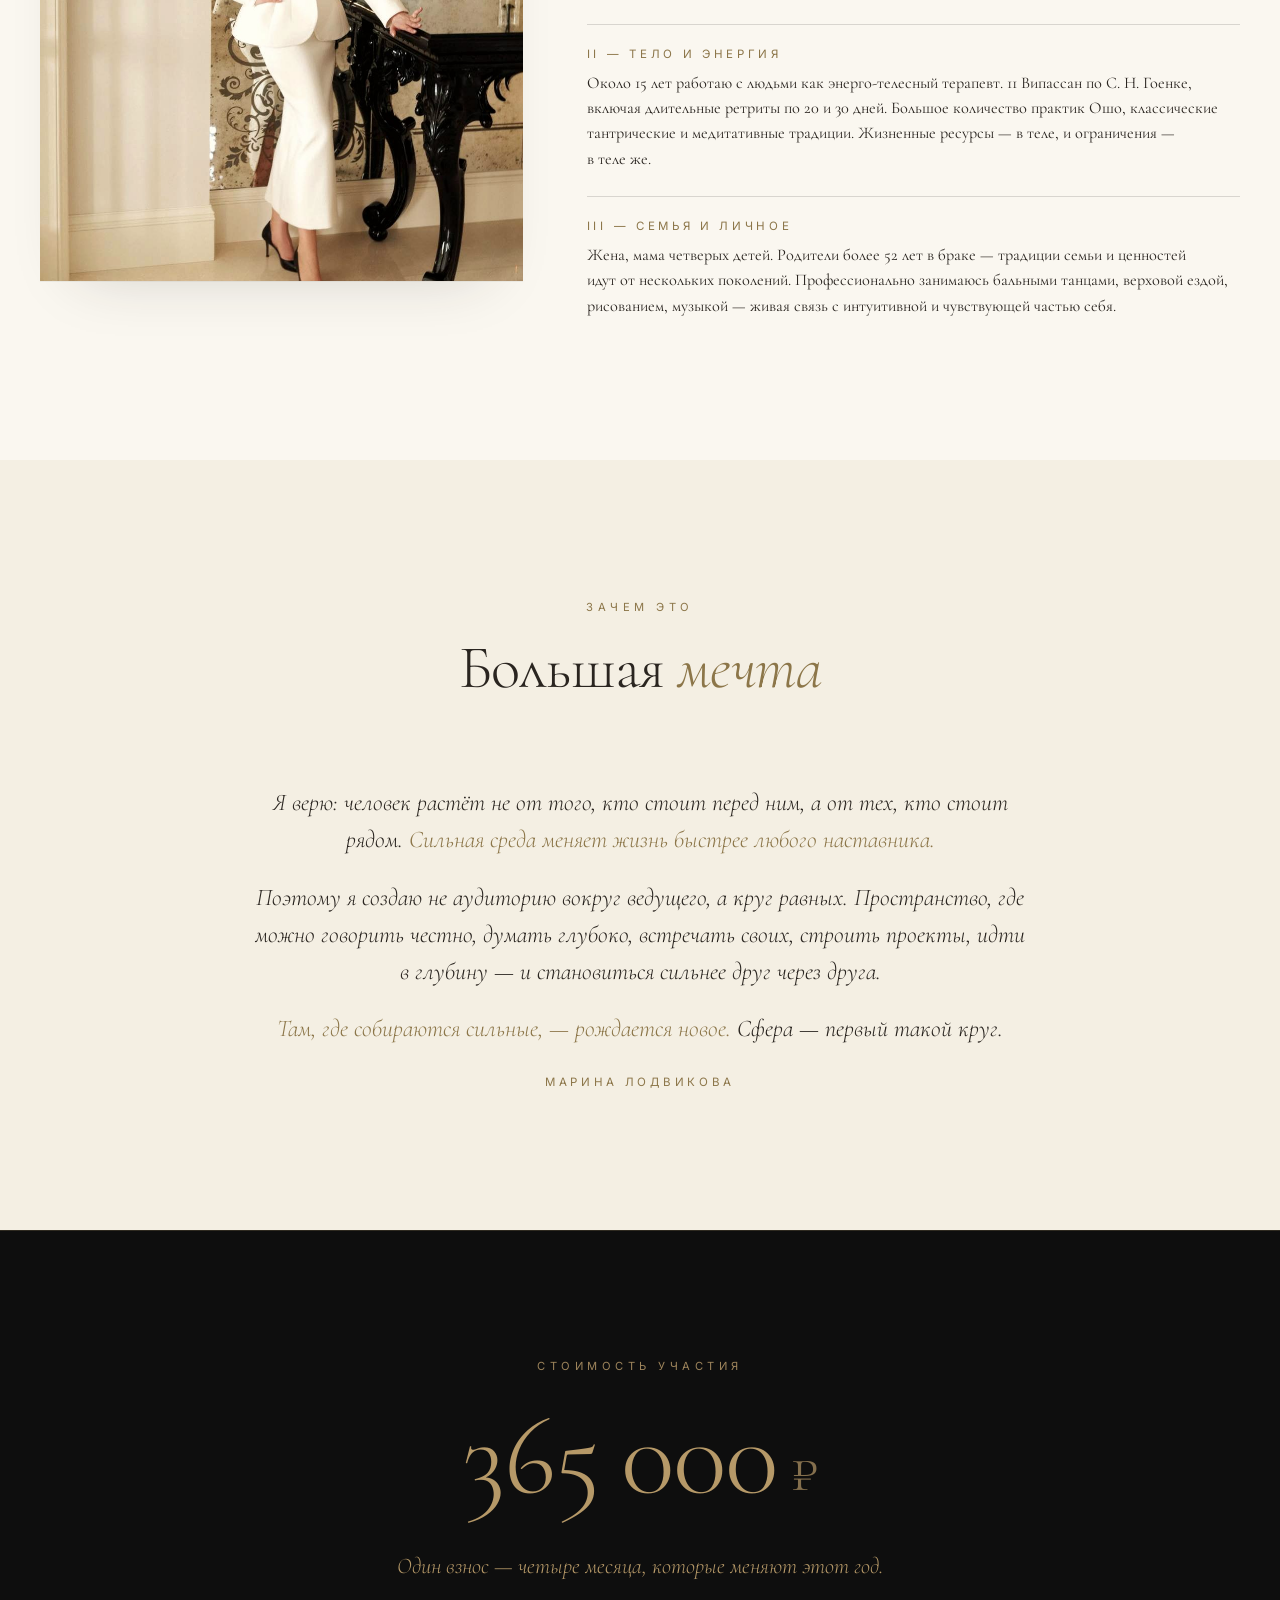
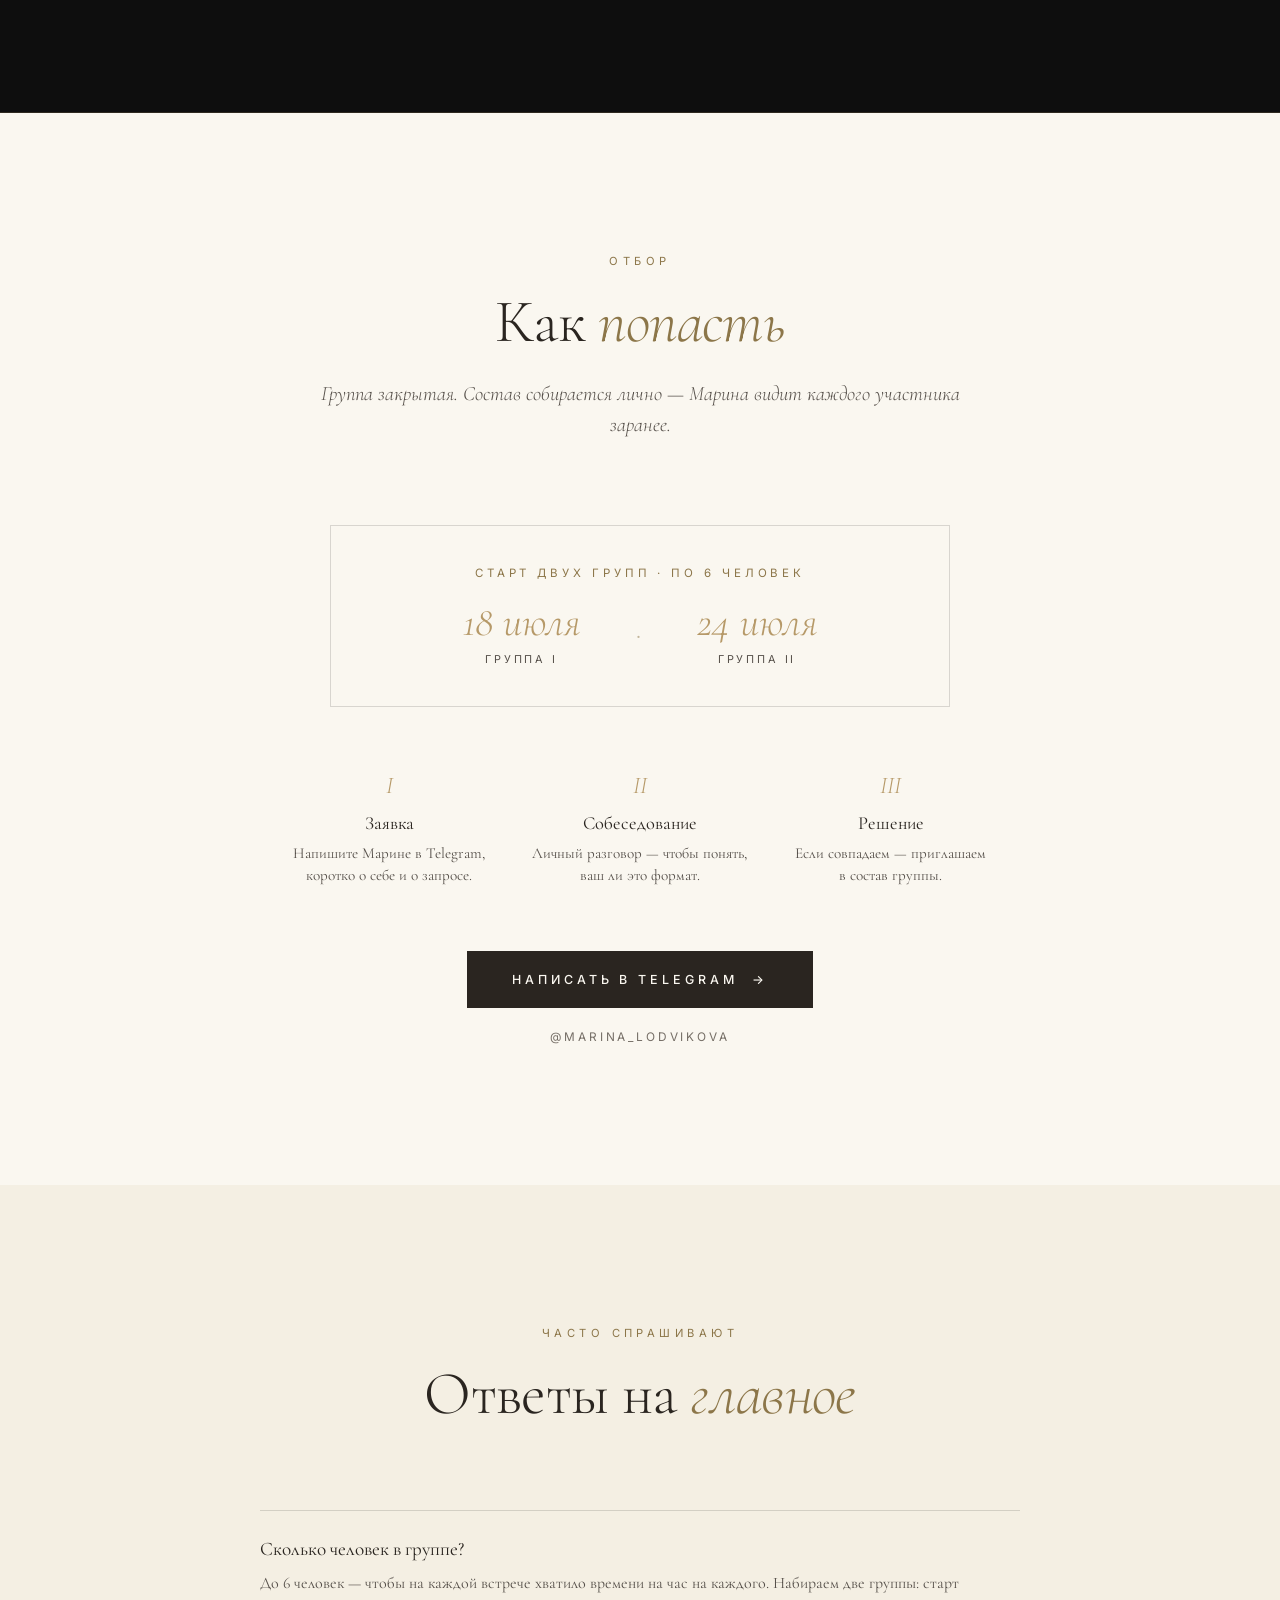
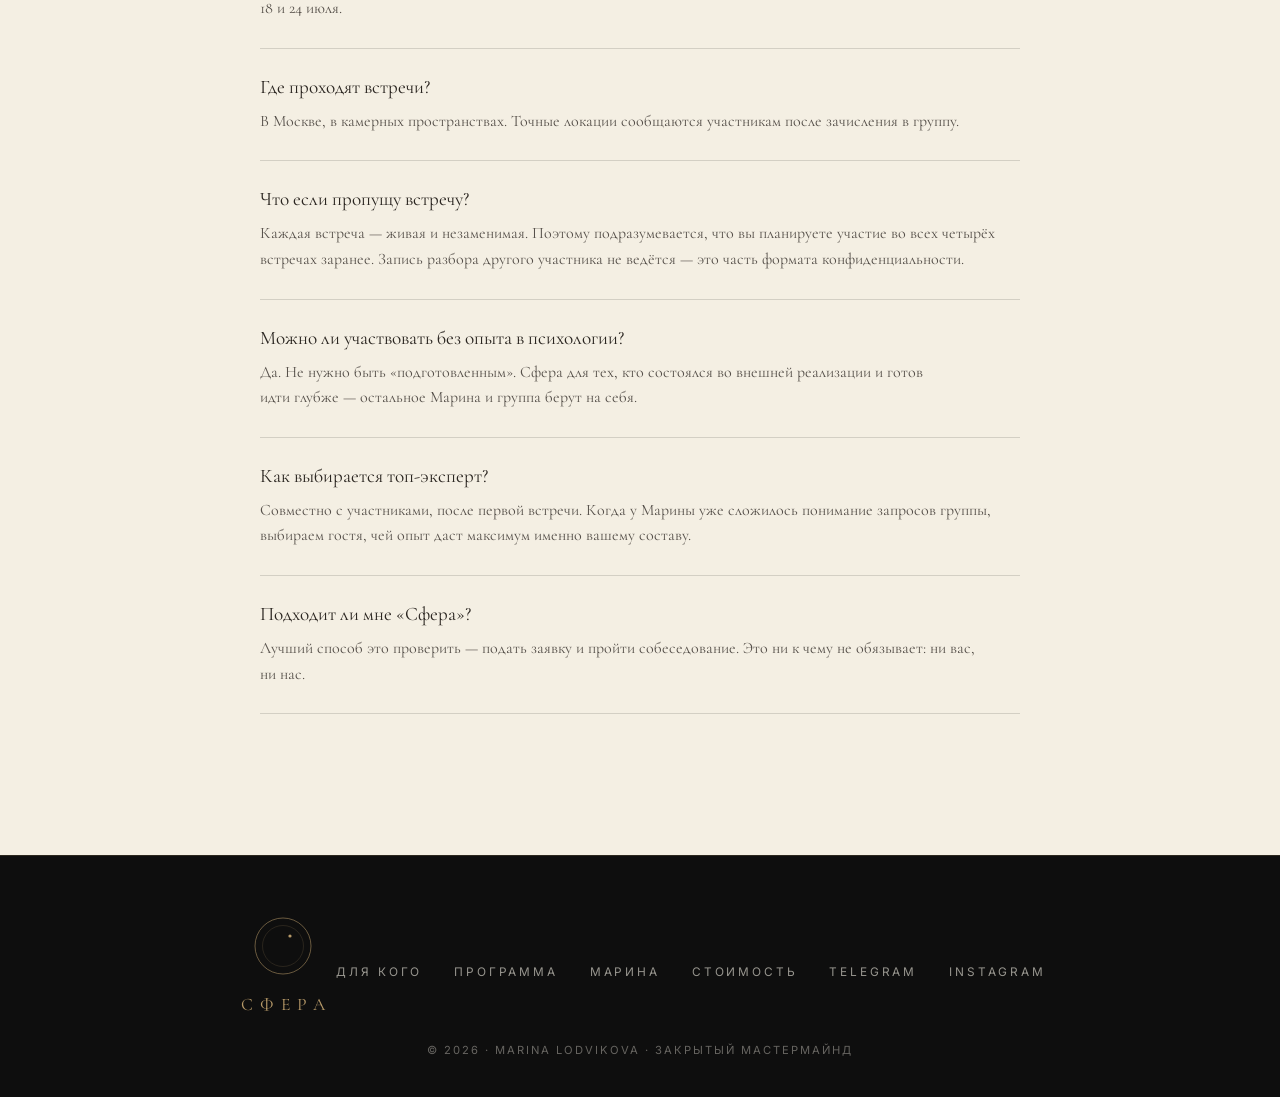
==== commit 2ea2fc3c: "format: убран section-lede про нетворкинг/спикера" ====
--- a/index.html
+++ b/index.html
@@ -295,7 +295,6 @@
       <div class="section-head reveal">
         <div class="section-kicker">Как растёт круг</div>
         <h2 class="section-title">Час, который <em>меняет вектор</em></h2>
-        <p class="section-lede">Это&nbsp;не&nbsp;поверхностный нетворкинг и&nbsp;не&nbsp;«послушать спикера». Каждому посвящён час, в&nbsp;котором работает весь круг&nbsp;— и&nbsp;вы&nbsp;растёте через равных.</p>
       </div>
 
       <div class="format-list reveal">
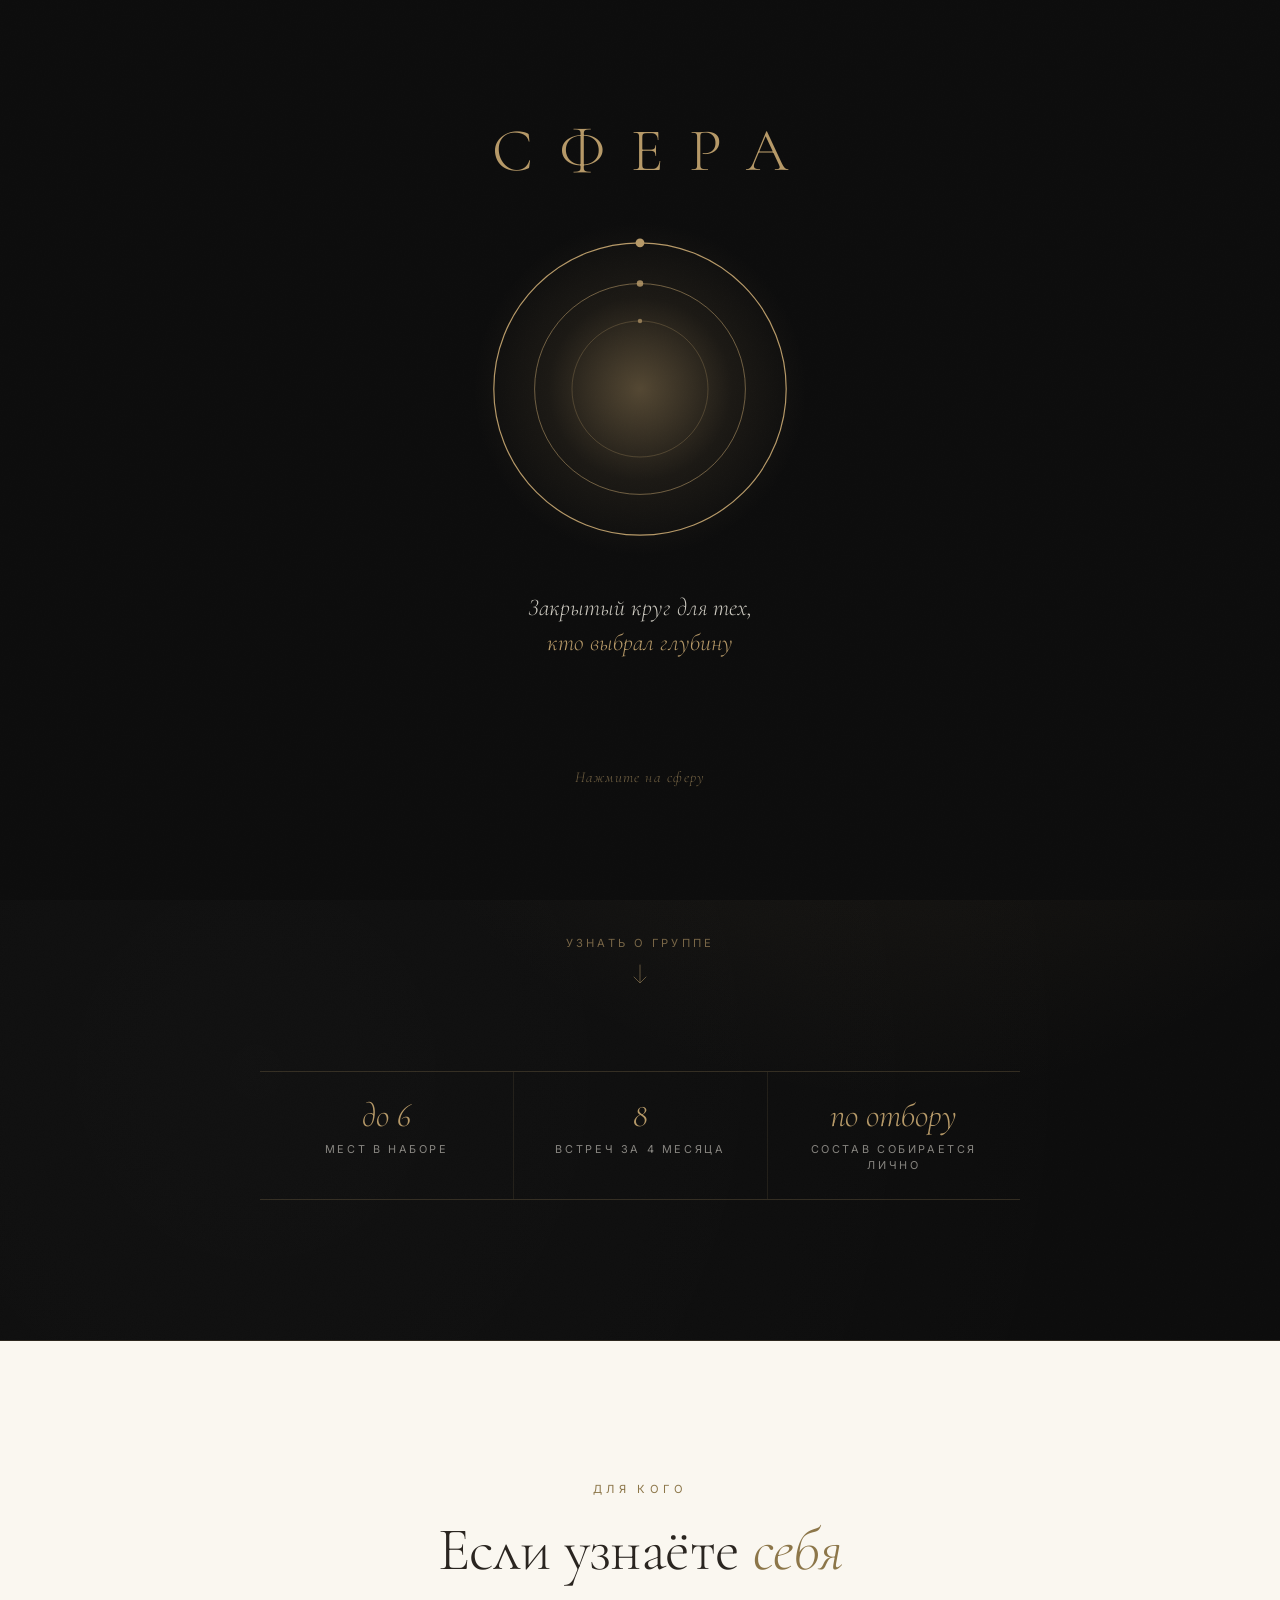
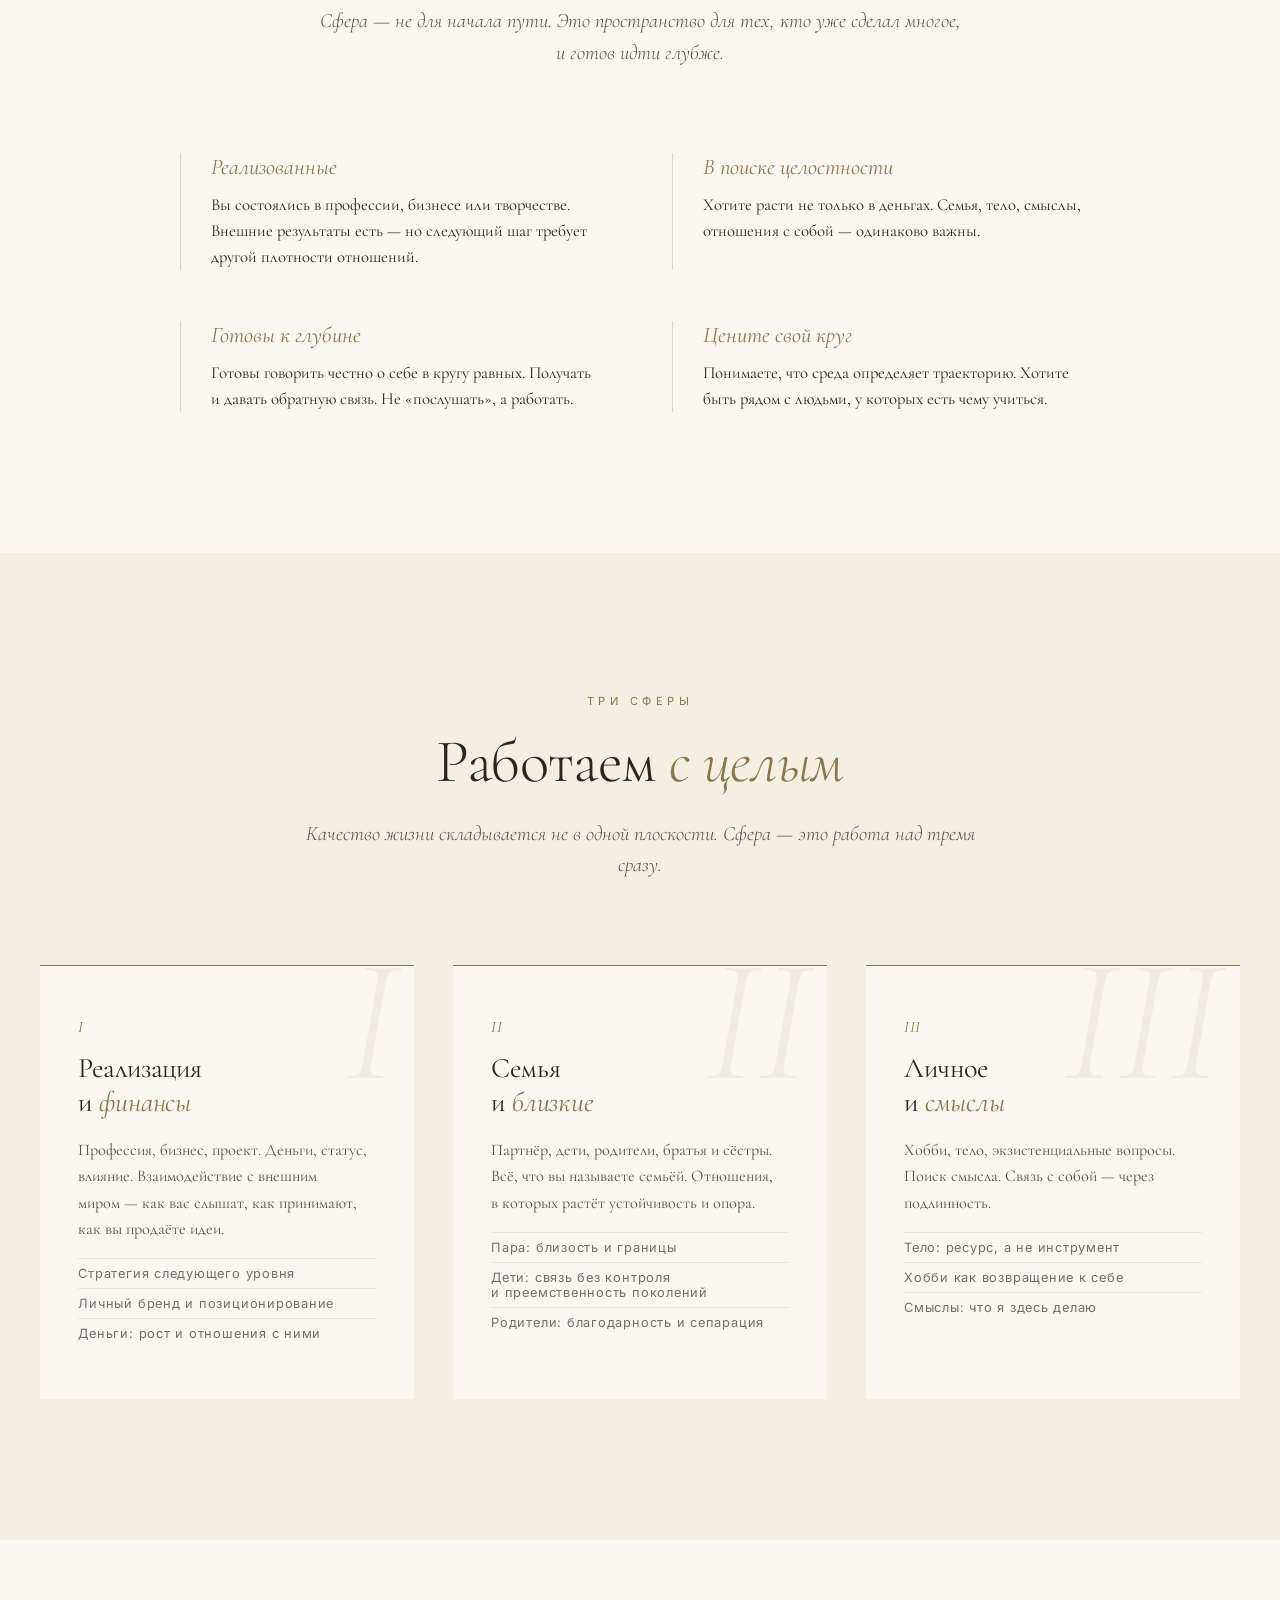
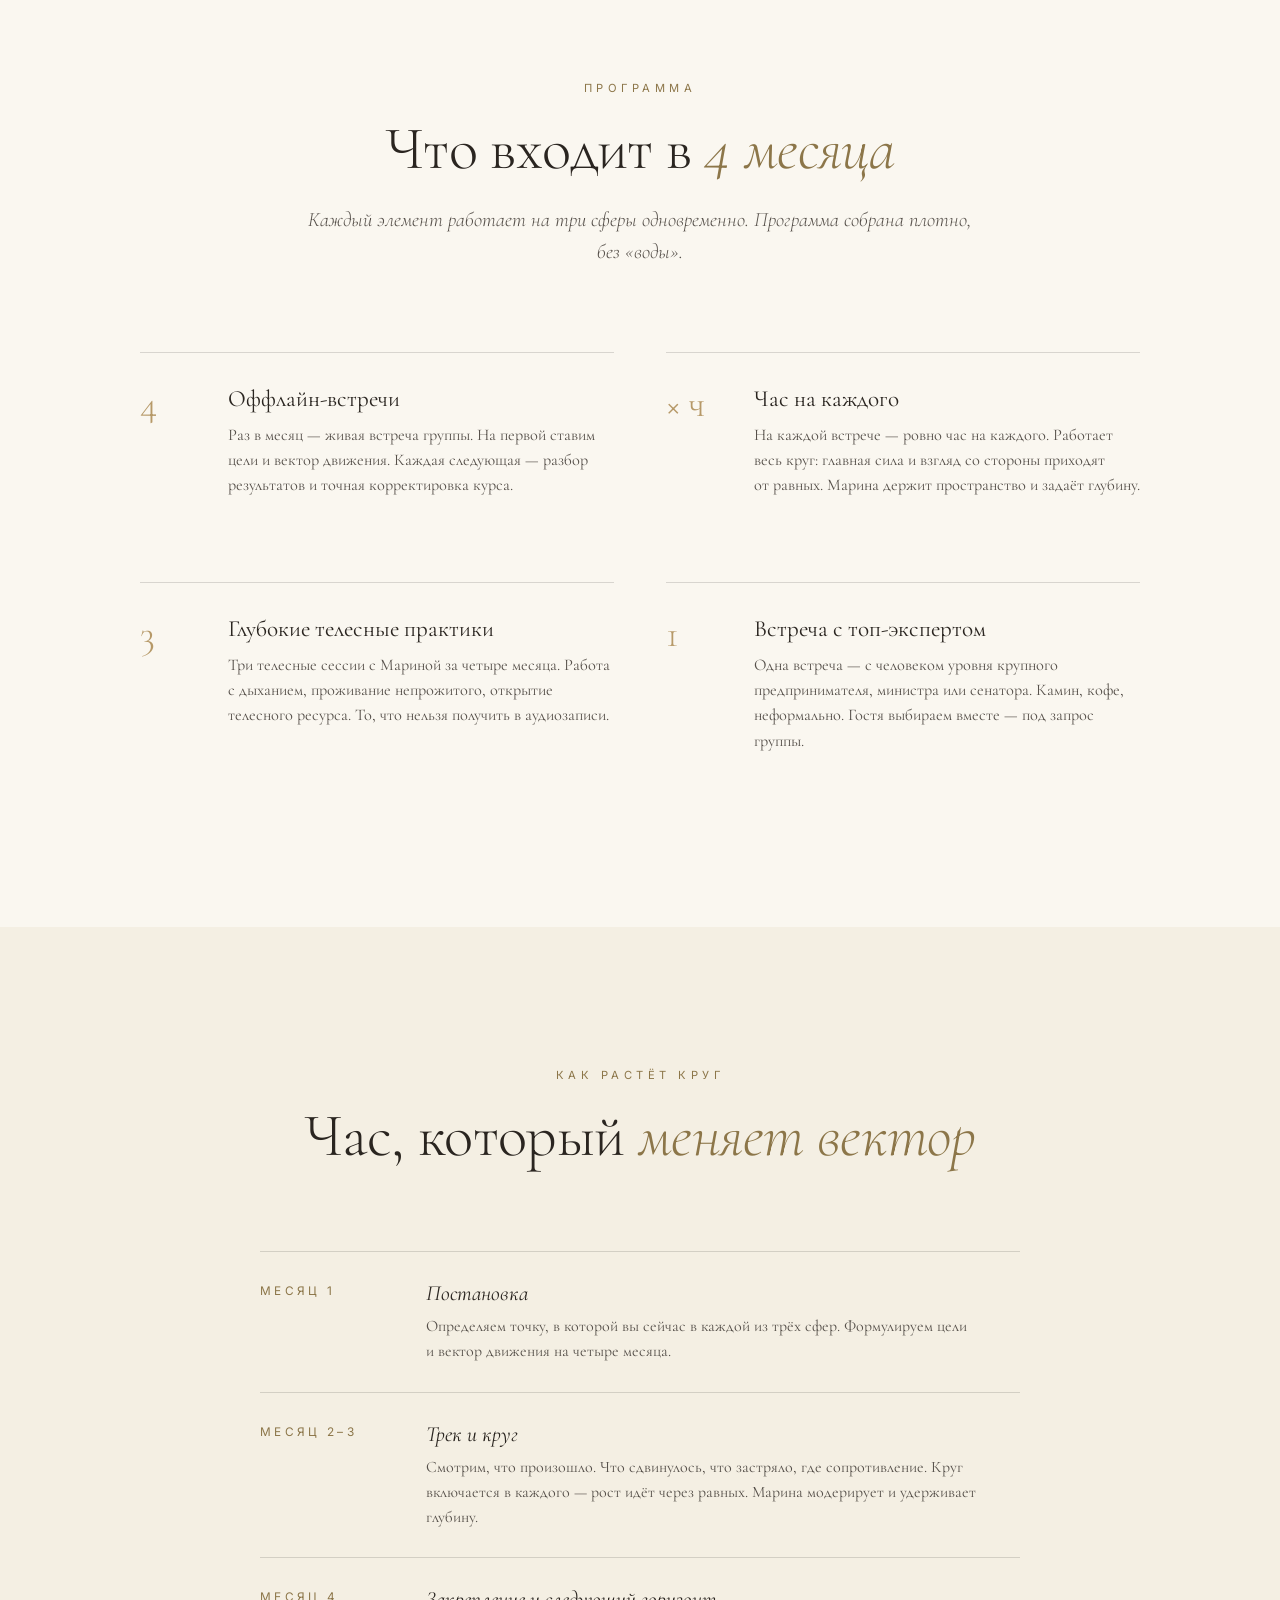
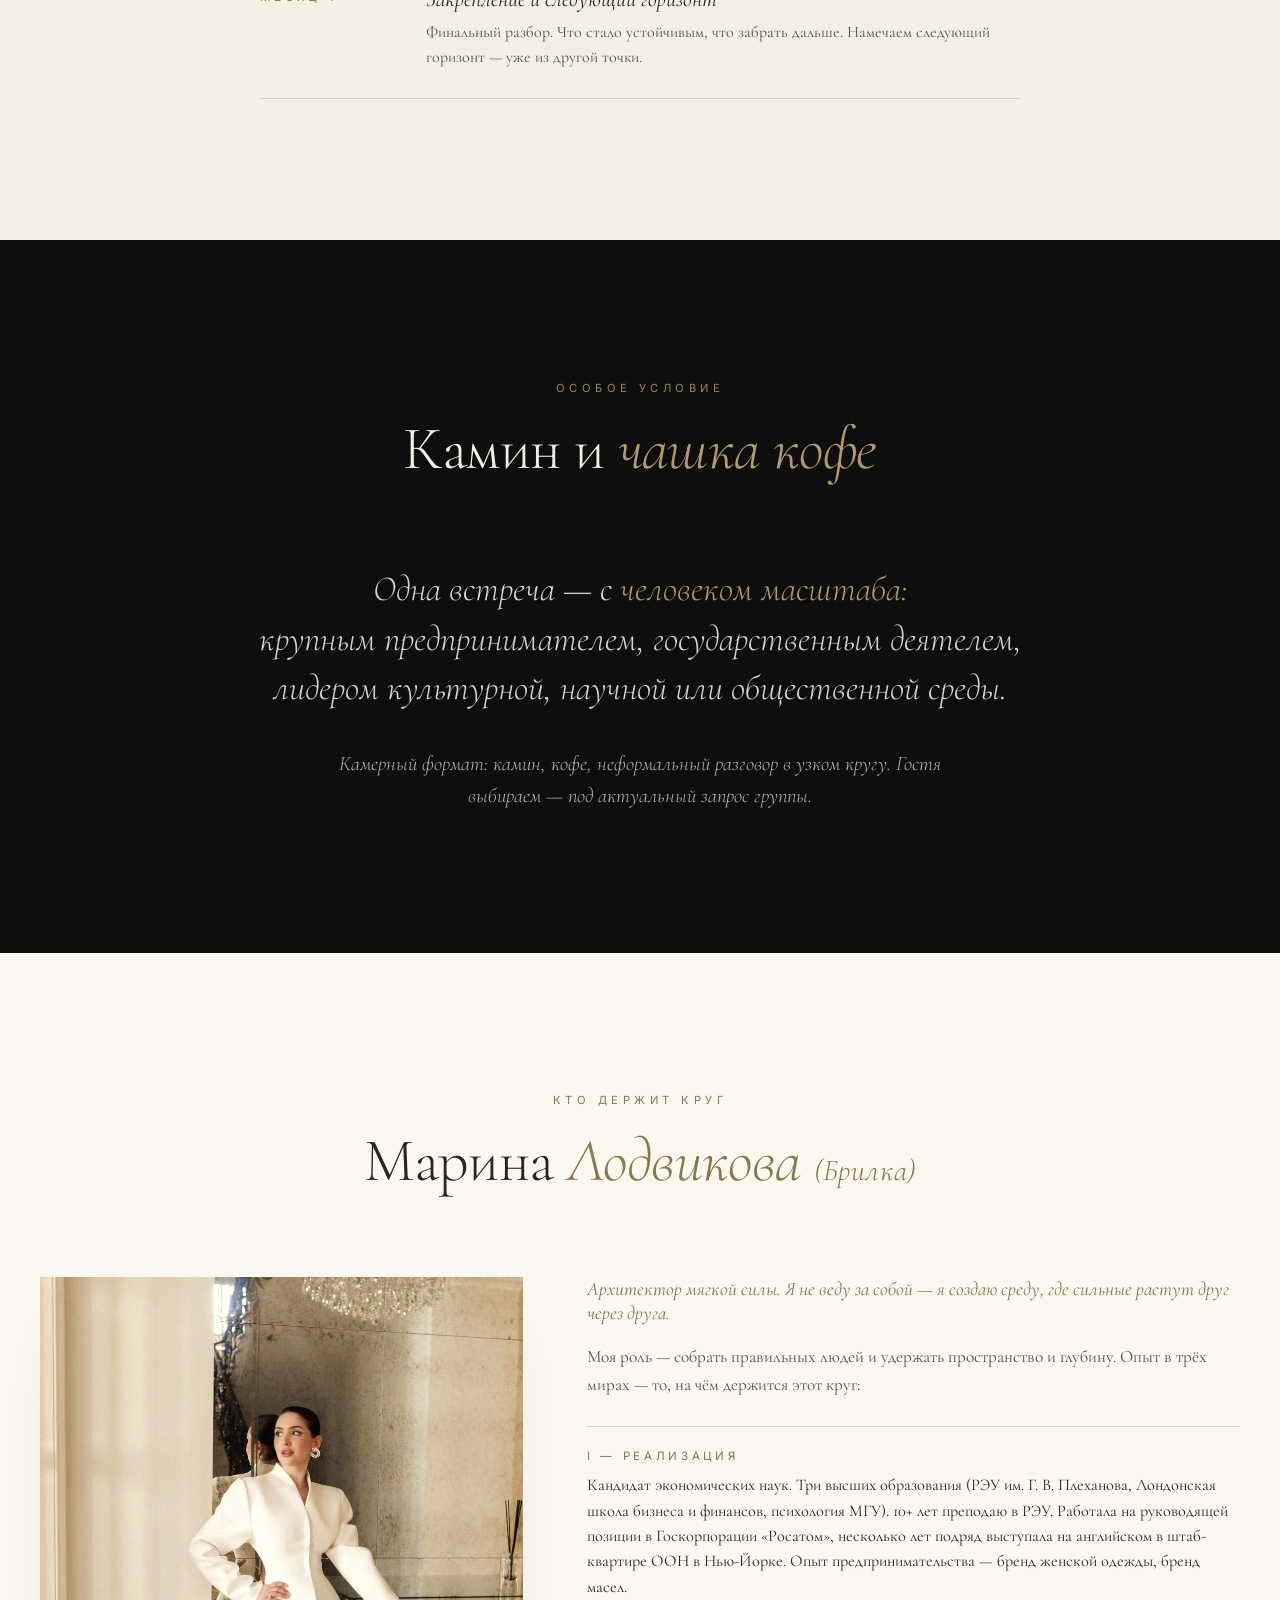
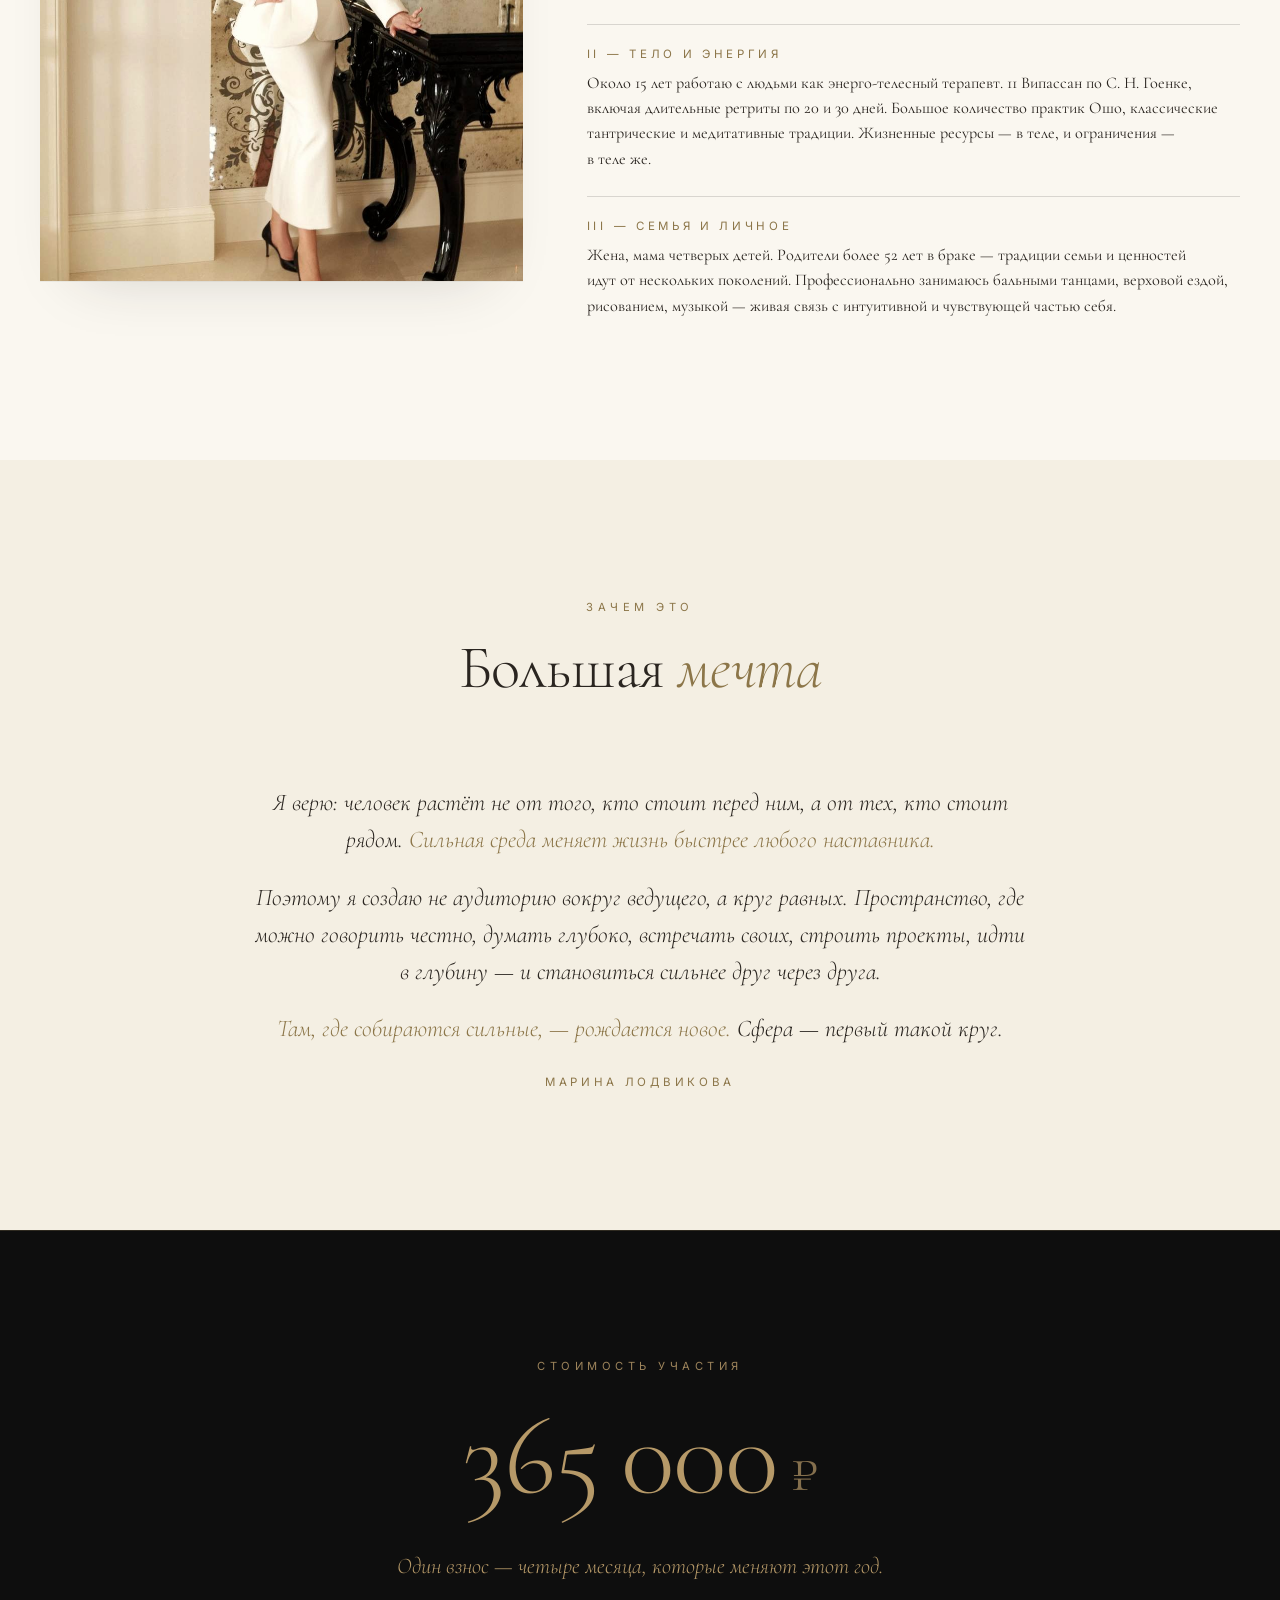
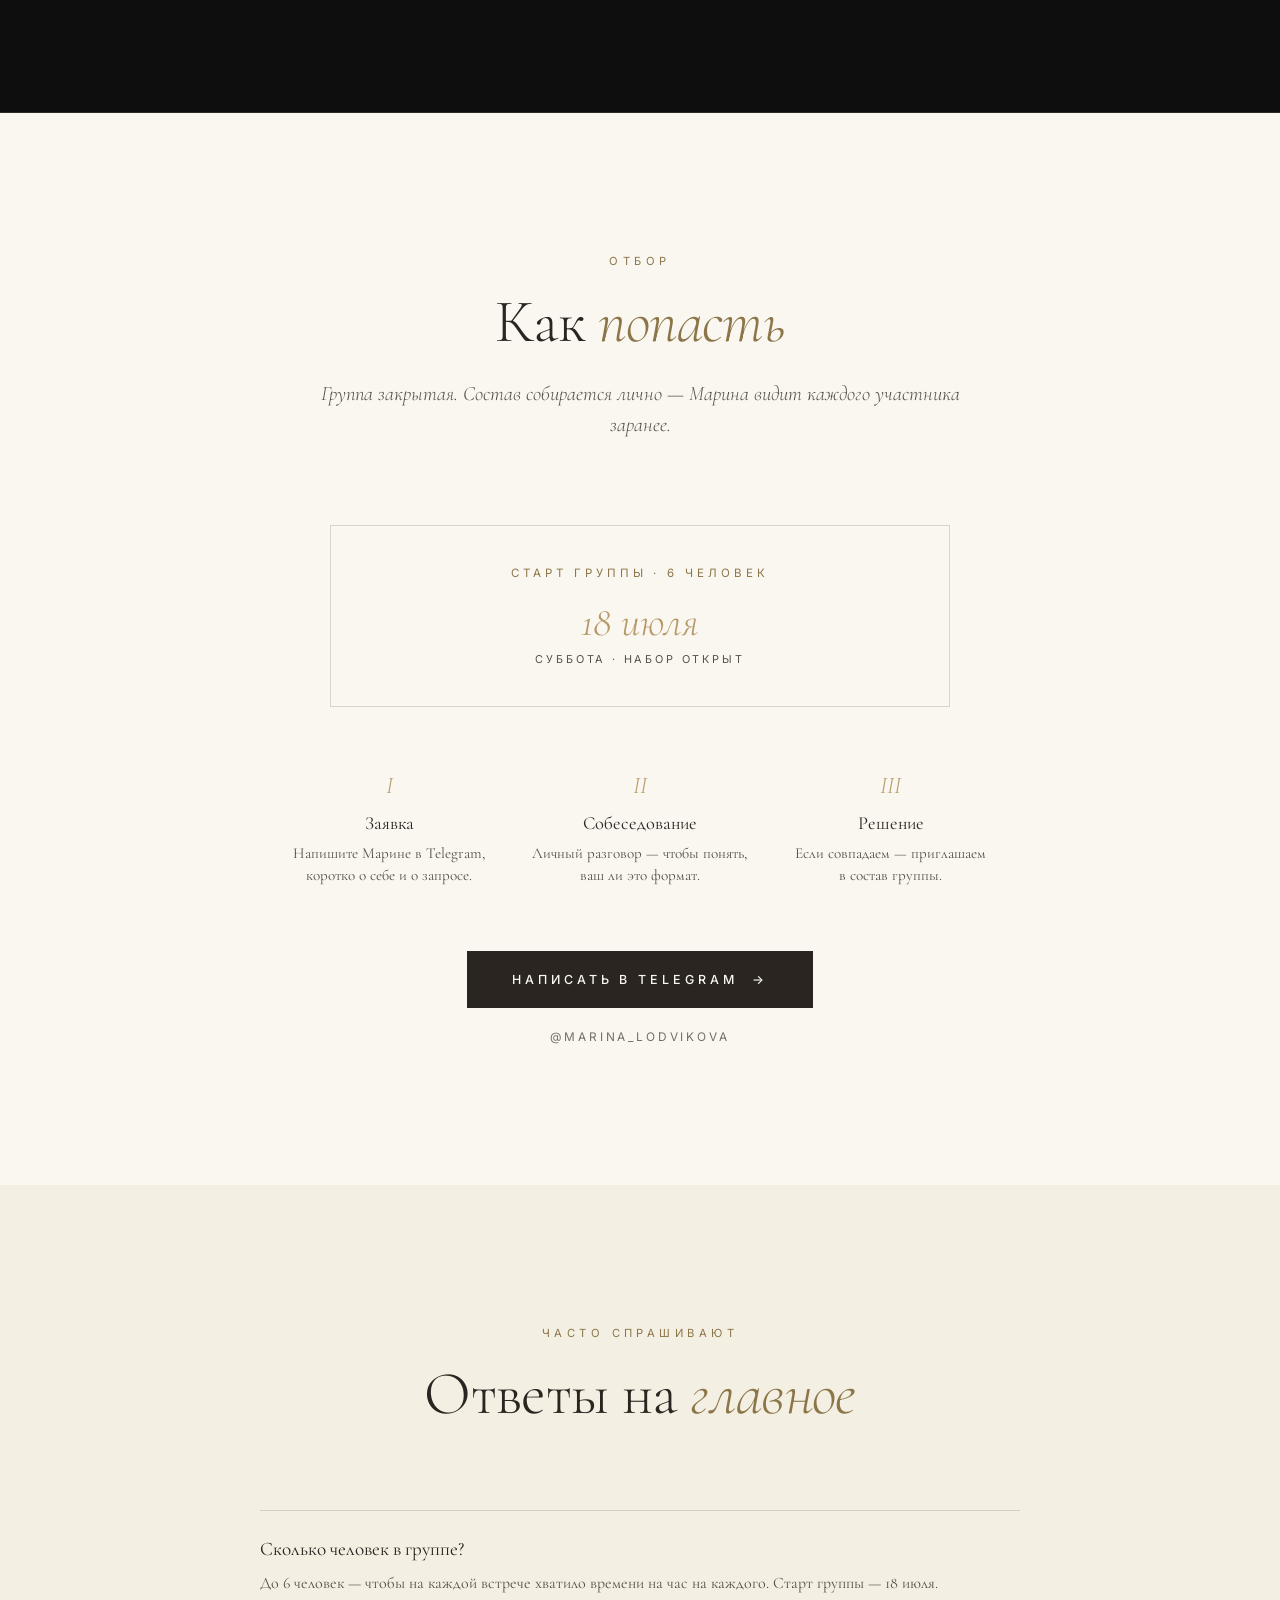
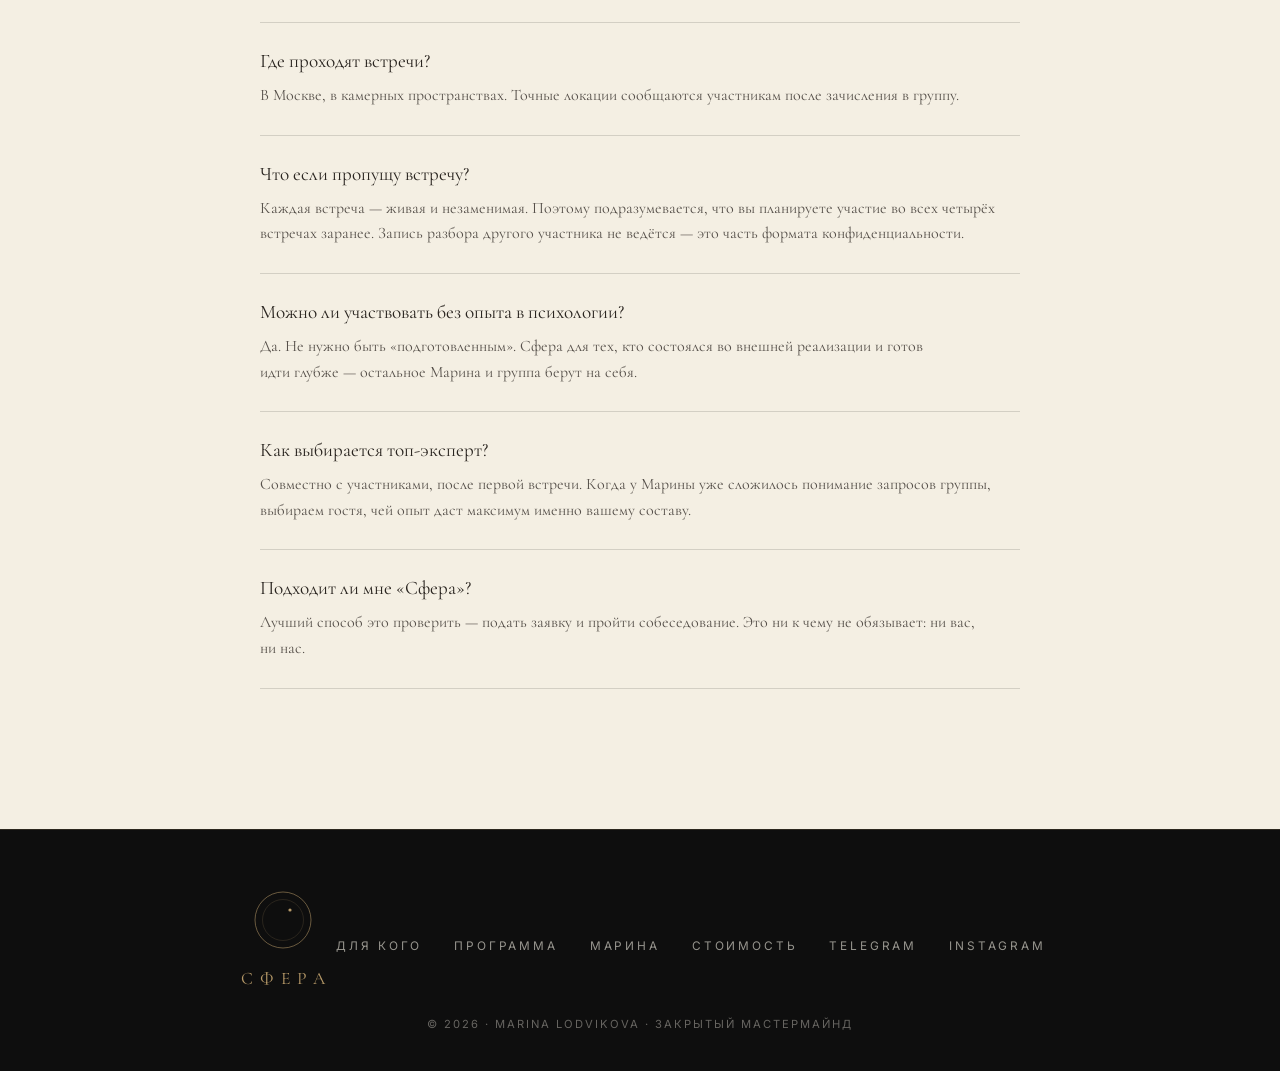
==== commit 2ac5aa0b: "мастер-группа: 2 группы → 1 группа (старт 18 июля)" ====
--- a/index.html
+++ b/index.html
@@ -419,16 +419,11 @@
       </div>
 
       <div class="launch reveal">
-        <div class="launch-label">Старт двух групп · по&nbsp;6&nbsp;человек</div>
+        <div class="launch-label">Старт группы · 6&nbsp;человек</div>
         <div class="launch-dates">
           <div class="launch-date">
             <div class="launch-date-num">18 июля</div>
-            <div class="launch-date-cap">Группа I</div>
-          </div>
-          <div class="launch-sep">·</div>
-          <div class="launch-date">
-            <div class="launch-date-num">24 июля</div>
-            <div class="launch-date-cap">Группа II</div>
+            <div class="launch-date-cap">суббота · набор открыт</div>
           </div>
         </div>
       </div>
@@ -473,7 +468,7 @@
       <div class="faq reveal">
         <div class="faq-item">
           <h3>Сколько человек в&nbsp;группе?</h3>
-          <p>До&nbsp;6&nbsp;человек&nbsp;— чтобы&nbsp;на&nbsp;каждой встрече хватило времени на&nbsp;час на&nbsp;каждого. Набираем две группы: старт 18&nbsp;и&nbsp;24&nbsp;июля.</p>
+          <p>До&nbsp;6&nbsp;человек&nbsp;— чтобы&nbsp;на&nbsp;каждой встрече хватило времени на&nbsp;час на&nbsp;каждого. Старт группы&nbsp;— 18&nbsp;июля.</p>
         </div>
 
         <div class="faq-item">
